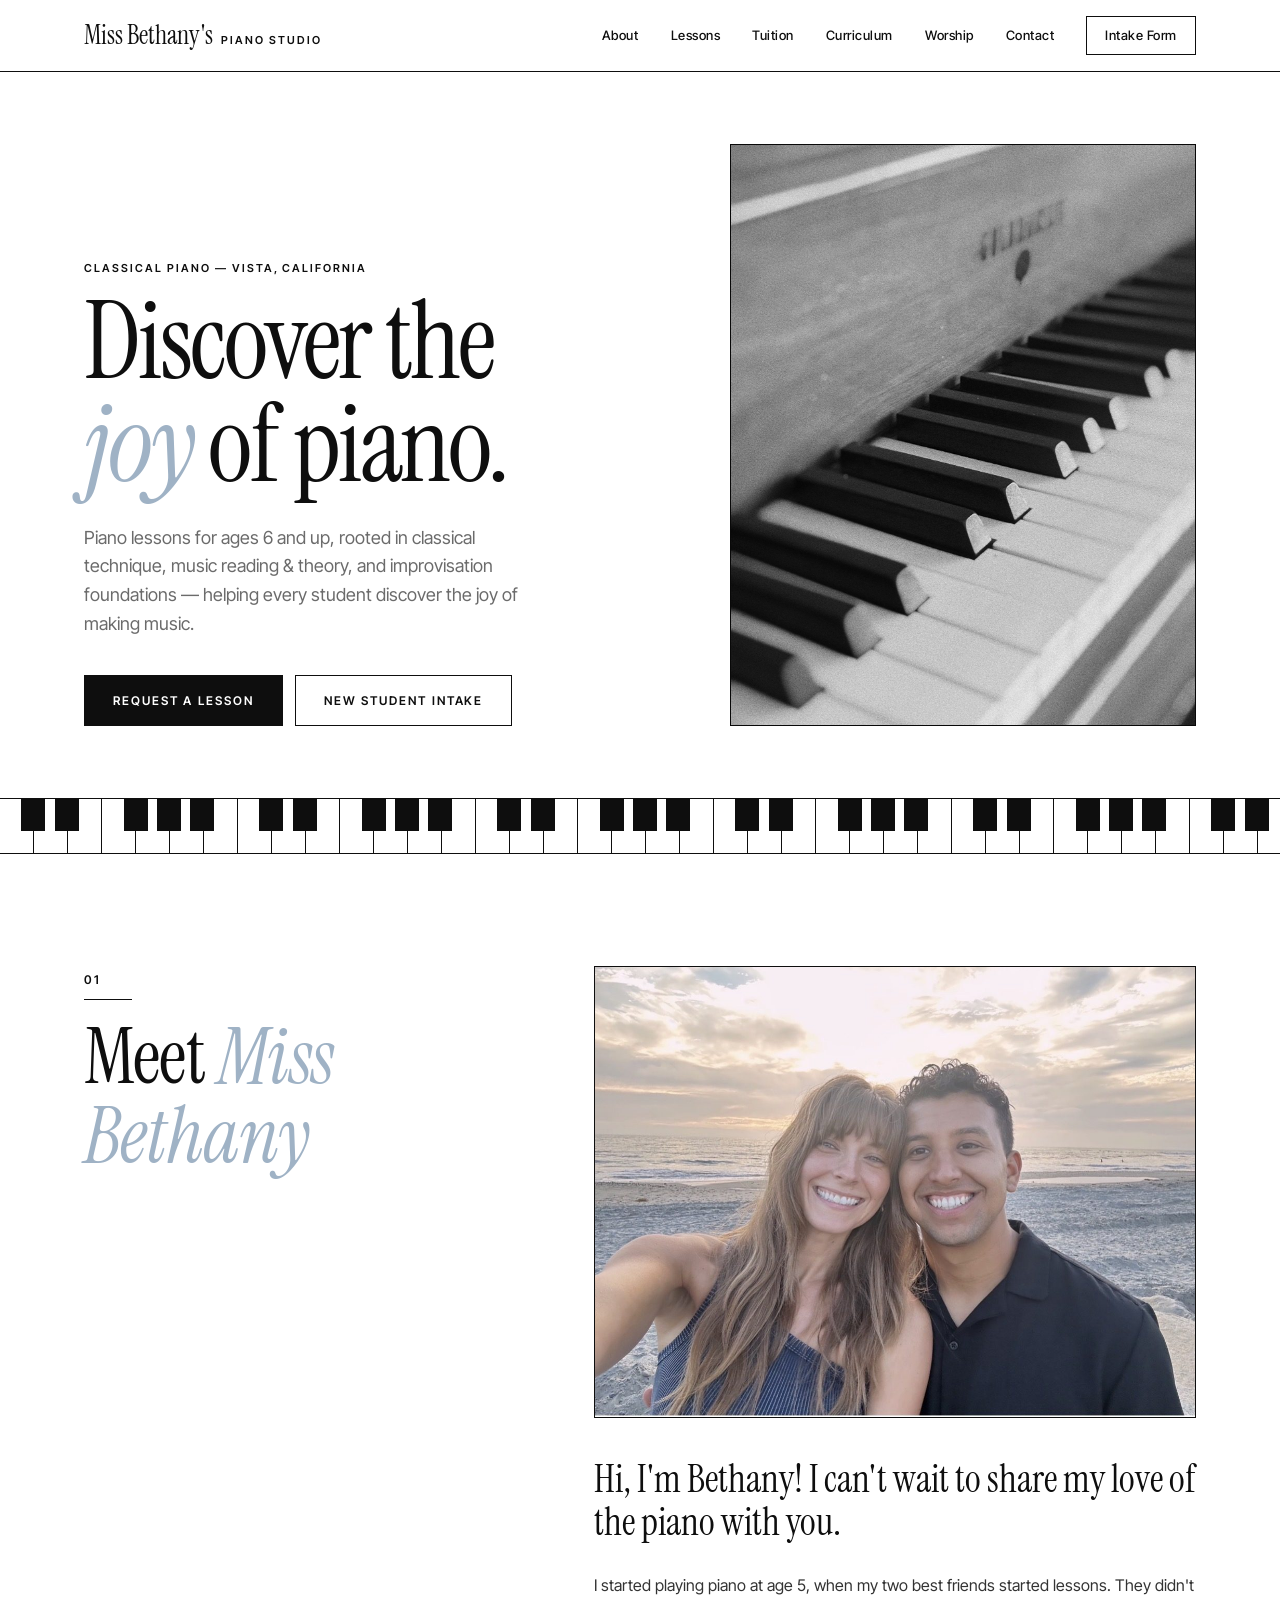
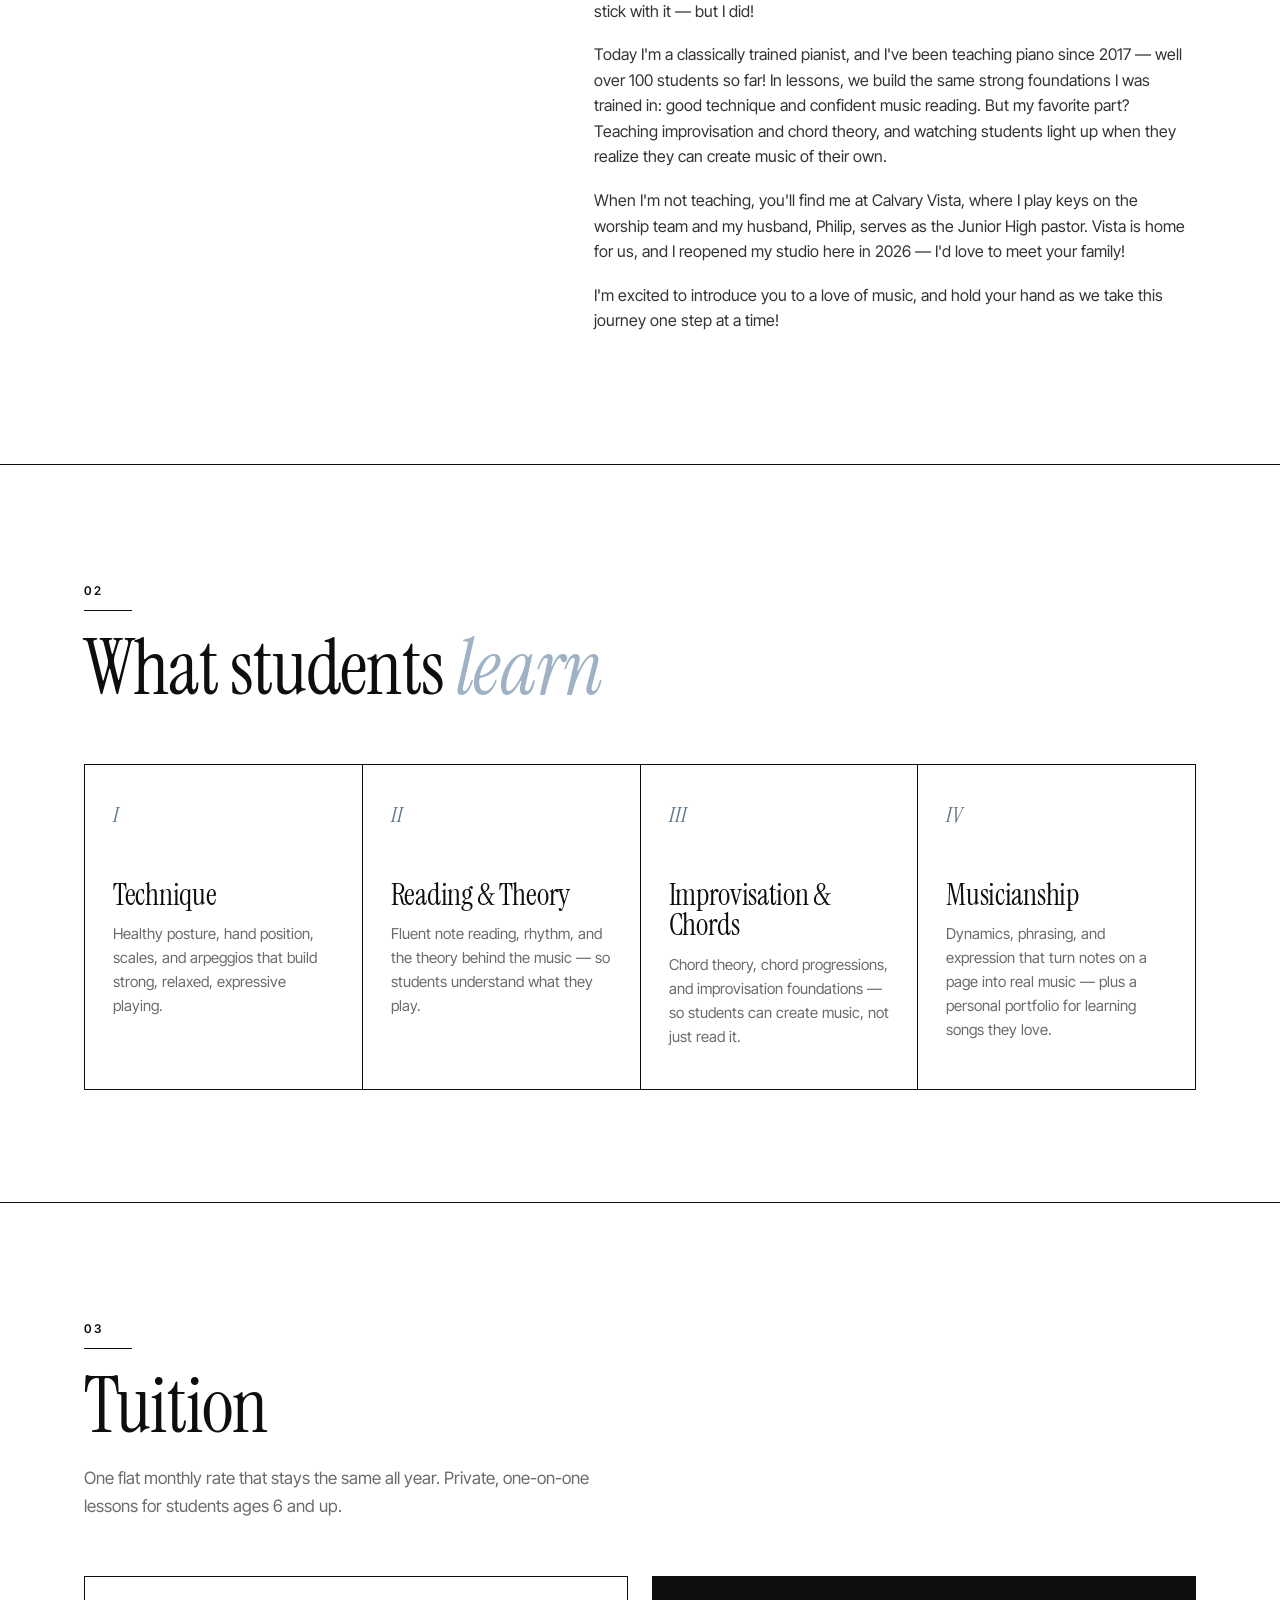
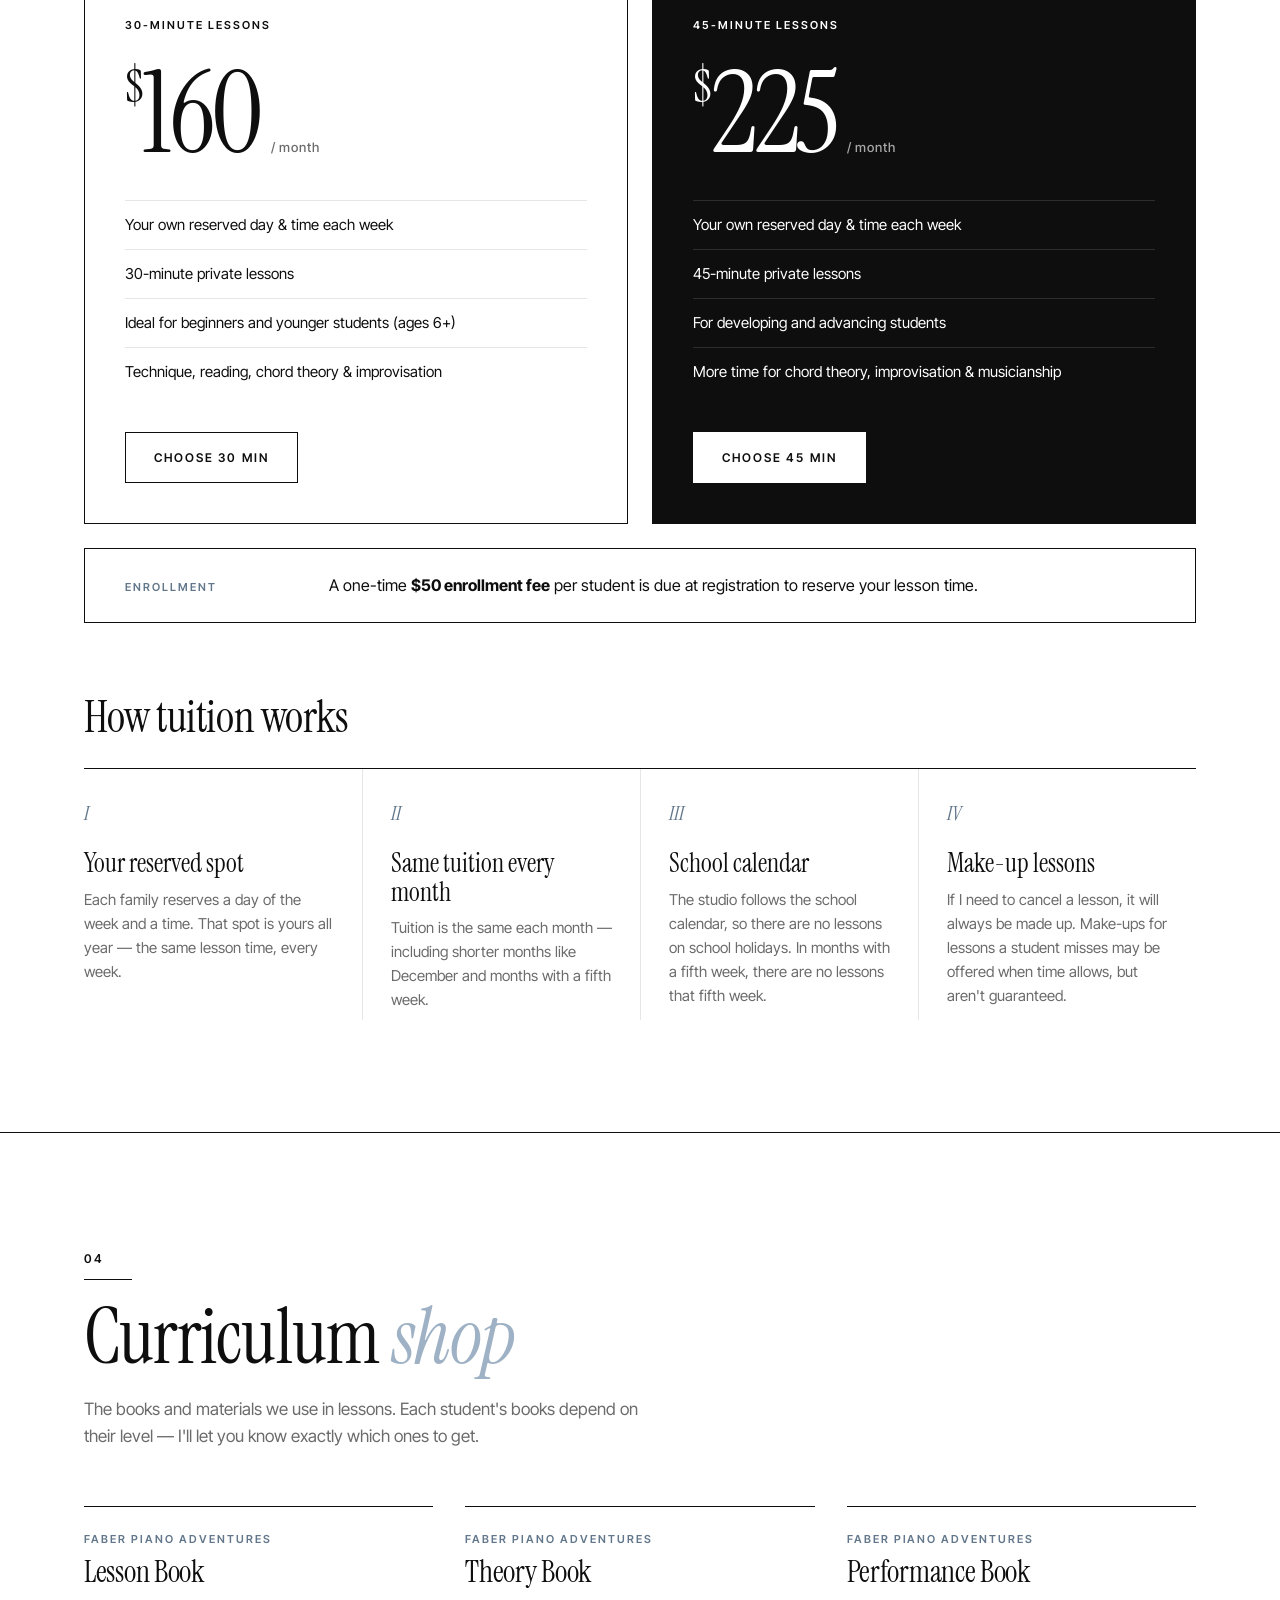
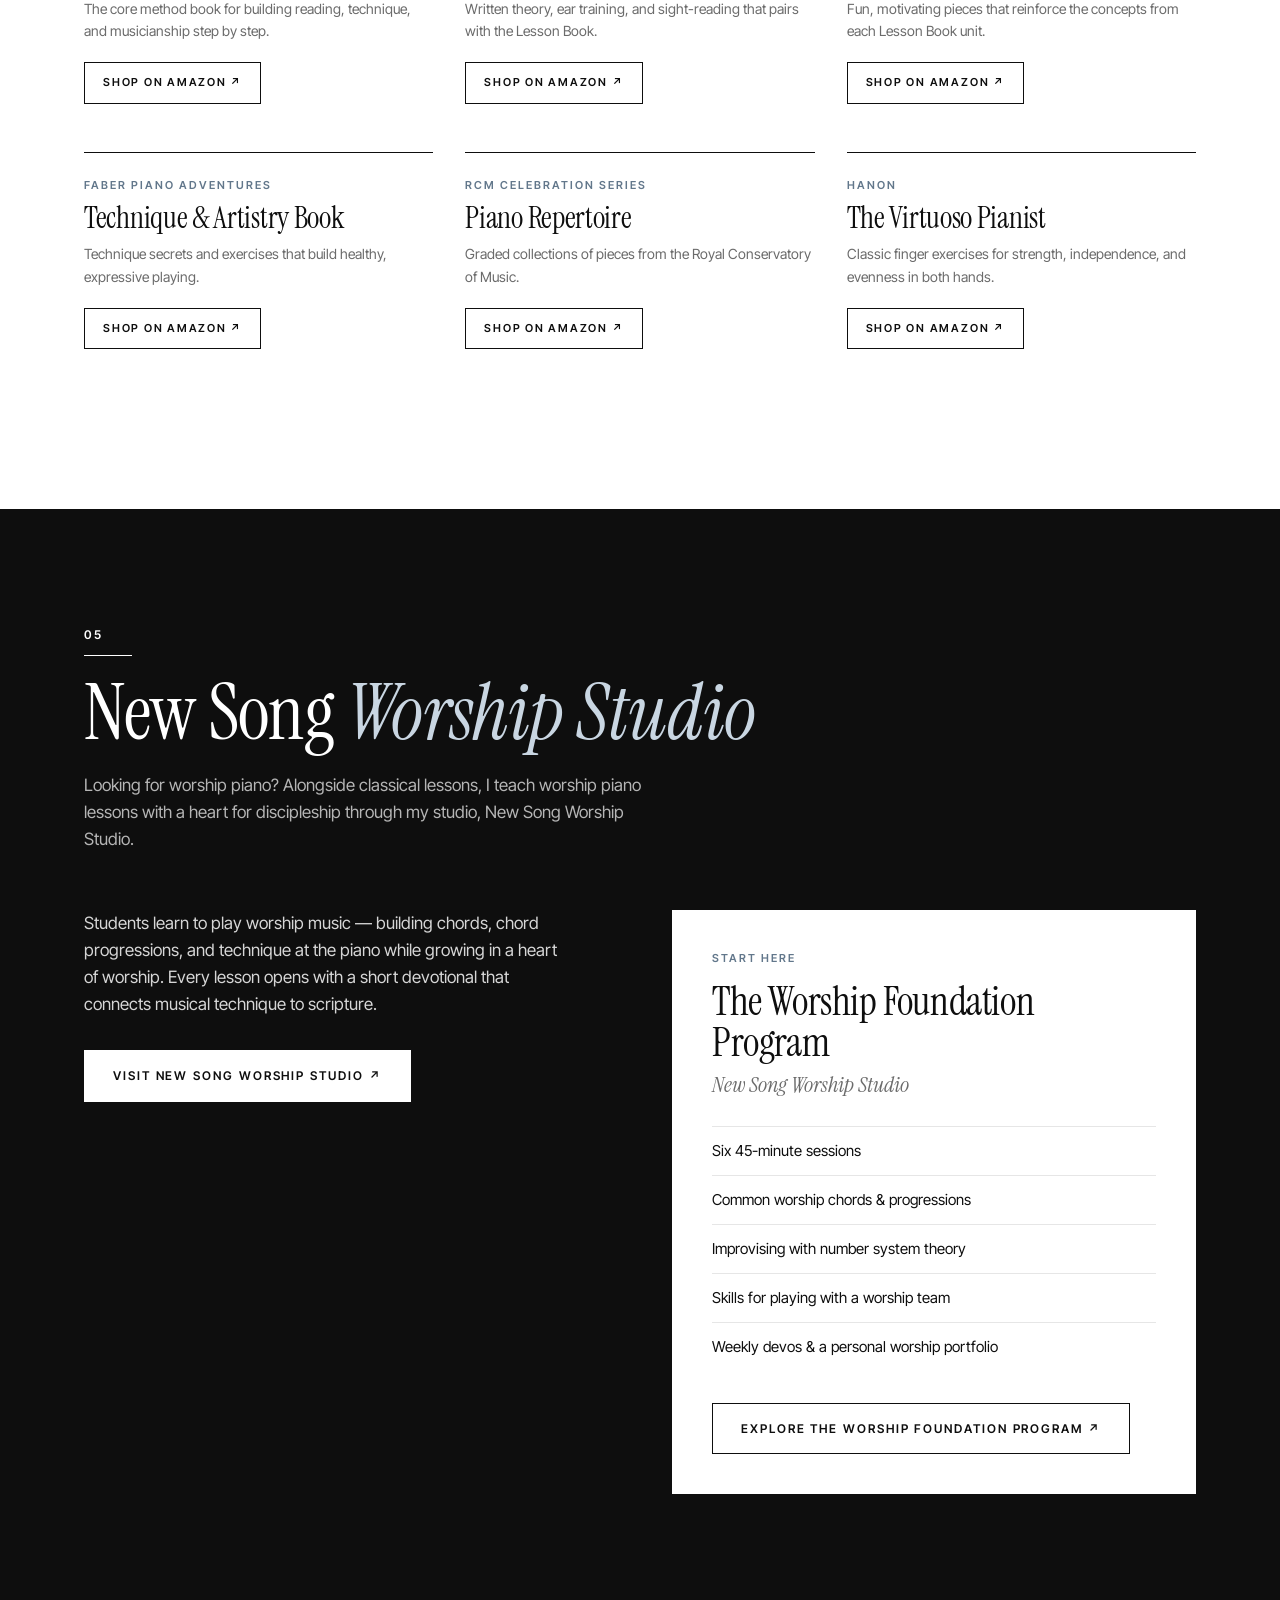
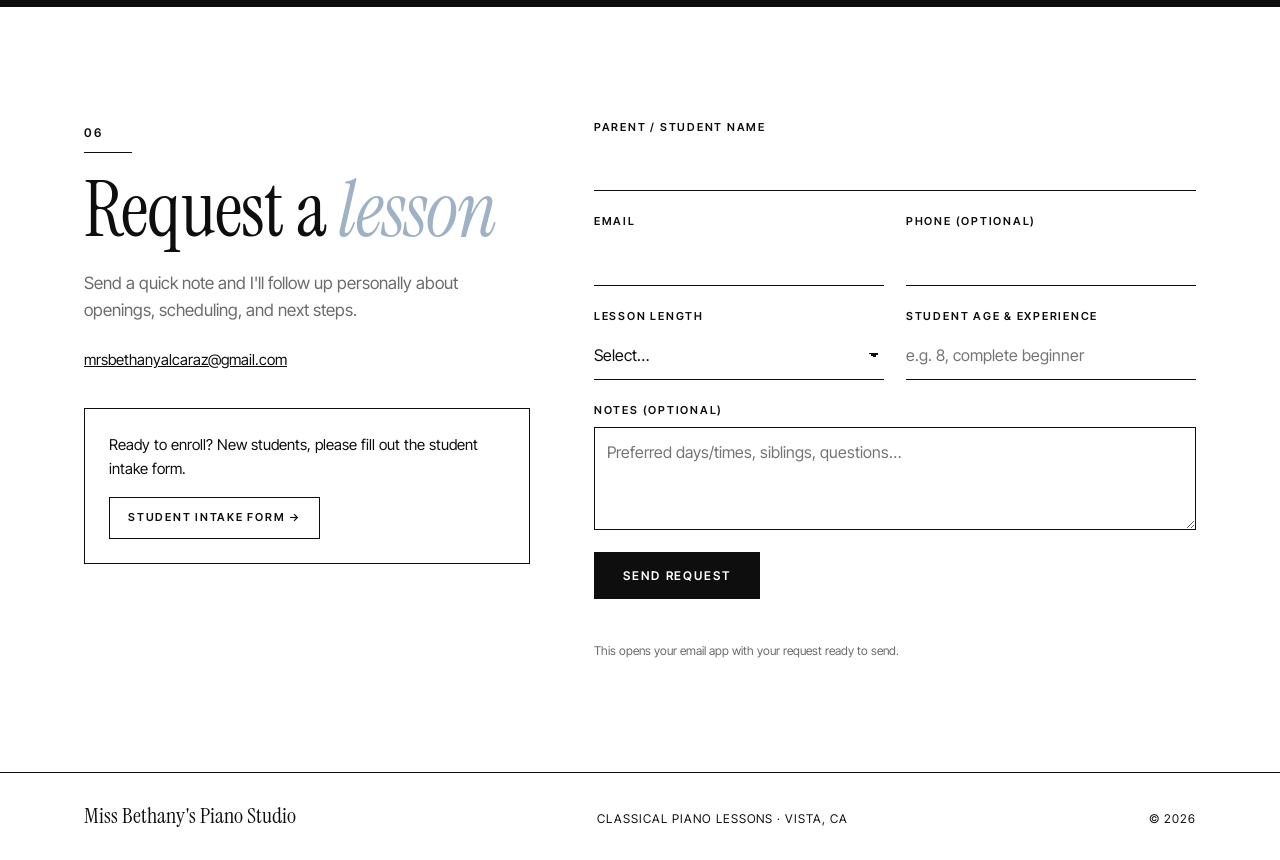
==== miss-bethanys-piano-studio/index.html @ bb50afd4 "Musicianship: mention song portfolio Co-Authored-By: Claude Opus 5.5 <noreply@anthropic.com> Claude-" ====
<!DOCTYPE html>
<html lang="en">
<head>
  <meta charset="UTF-8" />
  <meta name="viewport" content="width=device-width, initial-scale=1.0" />
  <title>Miss Bethany's Piano Studio | Classical Piano Lessons in Vista, CA</title>
  <meta
    name="description"
    content="Private classical piano lessons with Miss Bethany in Vista, California. 30- and 45-minute lessons for students ages 6 and up."
  />
  <link rel="icon" type="image/svg+xml" href="images/favicon.svg" />
  <link rel="preconnect" href="https://fonts.googleapis.com" />
  <link rel="preconnect" href="https://fonts.gstatic.com" crossorigin />
  <link
    href="https://fonts.googleapis.com/css2?family=Instrument+Serif:ital@0;1&family=Inter+Tight:wght@400;500;600;700&display=swap"
    rel="stylesheet"
  />
  <link rel="stylesheet" href="css/style.css" />
</head>
<body id="top">
  <header class="site-header">
    <div class="nav-wrap">
      <a class="brand" href="#top">
        <span class="brand-name">Miss Bethany's</span>
        <span class="brand-sub">Piano Studio</span>
      </a>
      <button class="nav-toggle" id="nav-toggle" type="button" aria-label="Toggle menu" aria-expanded="false" aria-controls="site-nav">
        <span></span><span></span>
      </button>
      <nav class="site-nav" id="site-nav">
        <a href="#about">About</a>
        <a href="#lessons">Lessons</a>
        <a href="#tuition">Tuition</a>
        <a href="#curriculum">Curriculum</a>
        <a href="#worship">Worship</a>
        <a href="#enroll">Contact</a>
        <a class="nav-cta" href="intake.html">Intake Form</a>
      </nav>
    </div>
  </header>

  <main>
    <!-- Hero -->
    <section class="hero">
      <div class="container hero-grid">
        <div class="hero-copy">
          <p class="label">Classical Piano &mdash; Vista, California</p>
          <h1>
            Discover the<br />
            <em>joy</em> of piano.
          </h1>
          <p class="lead">
            Piano lessons for ages 6 and up, rooted in classical technique, music reading &amp;
            theory, and improvisation foundations &mdash; helping every
            student discover the joy of making music.
          </p>
          <div class="btn-row">
            <a class="btn btn-solid" href="#enroll">Request a Lesson</a>
            <a class="btn btn-line" href="intake.html">New Student Intake</a>
          </div>
        </div>
        <figure class="hero-photo">
          <img src="images/keys.jpg" alt="Close-up of piano keys" />
        </figure>
      </div>
      <div class="keys-bar" aria-hidden="true"></div>
    </section>

    <!-- About -->
    <section id="about" class="section">
      <div class="container split">
        <div class="section-head">
          <p class="index">01</p>
          <h2>Meet <em>Miss Bethany</em></h2>
        </div>
        <div class="about-body">
          <figure class="about-photo">
            <img src="images/about.jpg" alt="Bethany and her husband, Philip" />
          </figure>
          <p class="pull">
            Hi, I'm Bethany! I can't wait to share my love of the piano
            with you.
          </p>
          <p>
            I started playing piano at age 5, when my two best friends
            started lessons. They didn't stick with it &mdash; but I did!
          </p>
          <p>
            Today I'm a classically trained pianist, and I've been teaching piano
            since 2017 &mdash; well over 100 students so far! In lessons, we
            build the same strong foundations I was trained in: good
            technique and confident music reading. But my favorite part?
            Teaching improvisation and chord theory, and watching students
            light up when they realize they can create music of their own.
          </p>
          <p>
            When I'm not teaching, you'll find me at Calvary Vista, where I
            play keys on the worship team and my husband, Philip, serves as
            the Junior High pastor. Vista is home for us, and I reopened my
            studio here in 2026 &mdash; I'd love to meet your family!
          </p>
          <p>
            I'm excited to introduce you to a love of music, and hold your
            hand as we take this journey one step at a time!
          </p>
        </div>
      </div>
    </section>

    <!-- Lessons -->
    <section id="lessons" class="section section-rule">
      <div class="container">
        <div class="section-head">
          <p class="index">02</p>
          <h2>What students <em>learn</em></h2>
        </div>
        <div class="feature-grid">
          <article class="feature">
            <span class="feature-num">I</span>
            <h3>Technique</h3>
            <p>Healthy posture, hand position, scales, and arpeggios that build strong, relaxed, expressive playing.</p>
          </article>
          <article class="feature">
            <span class="feature-num">II</span>
            <h3>Reading &amp; Theory</h3>
            <p>Fluent note reading, rhythm, and the theory behind the music &mdash; so students understand what they play.</p>
          </article>
          <article class="feature">
            <span class="feature-num">III</span>
            <h3>Improvisation &amp; Chords</h3>
            <p>Chord theory, chord progressions, and improvisation foundations &mdash; so students can create music, not just read it.</p>
          </article>
          <article class="feature">
            <span class="feature-num">IV</span>
            <h3>Musicianship</h3>
            <p>Dynamics, phrasing, and expression that turn notes on a page into real music &mdash; plus a personal portfolio for learning songs they love.</p>
          </article>
        </div>
      </div>
    </section>

    <!-- Tuition -->
    <section id="tuition" class="section section-rule">
      <div class="container">
        <div class="section-head">
          <p class="index">03</p>
          <h2>Tuition</h2>
          <p class="section-lead">
            One flat monthly rate that stays the same all year. Private, one-on-one lessons for students ages 6
            and up.
          </p>
        </div>
        <div class="price-grid">
          <article class="price-card">
            <p class="label">30-Minute Lessons</p>
            <div class="price"><span class="currency">$</span>160<span class="per">/ month</span></div>
            <ul>
              <li>Your own reserved day &amp; time each week</li>
              <li>30-minute private lessons</li>
              <li>Ideal for beginners and younger students (ages 6+)</li>
              <li>Technique, reading, chord theory &amp; improvisation</li>
            </ul>
            <a class="btn btn-line" href="#enroll" data-package="30-Minute Lessons ($160/month)">Choose 30 Min</a>
          </article>
          <article class="price-card price-card-dark">
            <p class="label">45-Minute Lessons</p>
            <div class="price"><span class="currency">$</span>225<span class="per">/ month</span></div>
            <ul>
              <li>Your own reserved day &amp; time each week</li>
              <li>45-minute private lessons</li>
              <li>For developing and advancing students</li>
              <li>More time for chord theory, improvisation &amp; musicianship</li>
            </ul>
            <a class="btn btn-invert" href="#enroll" data-package="45-Minute Lessons ($225/month)">Choose 45 Min</a>
          </article>
        </div>
        <div class="fee-row">
          <p class="label">Enrollment</p>
          <p>
            A one-time <strong>$50 enrollment fee</strong> per student is due
            at registration to reserve your lesson time.
          </p>
        </div>

        <h3 class="policy-head">How tuition works</h3>
        <div class="policy-grid">
          <article class="policy">
            <span class="feature-num">I</span>
            <h4>Your reserved spot</h4>
            <p>
              Each family reserves a day of the week and a time. That spot is
              yours all year &mdash; the same lesson time, every week.
            </p>
          </article>
          <article class="policy">
            <span class="feature-num">II</span>
            <h4>Same tuition every month</h4>
            <p>
              Tuition is the same each month &mdash; including shorter
              months like December and months with a fifth week.
            </p>
          </article>
          <article class="policy">
            <span class="feature-num">III</span>
            <h4>School calendar</h4>
            <p>
              The studio follows the school calendar, so there are no lessons
              on school holidays. In months with a fifth week, there are no
              lessons that fifth week.
            </p>
          </article>
          <article class="policy">
            <span class="feature-num">IV</span>
            <h4>Make-up lessons</h4>
            <p>
              If I need to cancel a lesson, it will always be made up. Make-ups
              for lessons a student misses may be offered when time allows,
              but aren't guaranteed.
            </p>
          </article>
        </div>
      </div>
    </section>

    <!-- Curriculum -->
    <section id="curriculum" class="section section-rule">
      <div class="container">
        <div class="section-head">
          <p class="index">04</p>
          <h2>Curriculum <em>shop</em></h2>
          <p class="section-lead">
            The books and materials we use in lessons. Each student's books
            depend on their level &mdash; I'll let you know exactly which ones
            to get.
          </p>
        </div>
        <div class="shop-grid" id="shop-grid">
          <!-- Filled from js/curriculum.js -->
        </div>
      </div>
    </section>

    <!-- Worship -->
    <section id="worship" class="section section-dark">
      <div class="container">
        <div class="section-head">
          <p class="index">05</p>
          <h2>New Song <em>Worship Studio</em></h2>
          <p class="section-lead">
            Looking for worship piano? Alongside classical lessons, I teach
            worship piano lessons with a heart for discipleship through my
            studio, New Song Worship Studio.
          </p>
        </div>
        <div class="worship-grid">
          <div class="worship-copy">
            <p>
              Students learn to play worship music &mdash; building chords,
              chord progressions, and technique at the piano while growing in
              a heart of worship. Every lesson opens with a short devotional
              that connects musical technique to scripture.
            </p>
            <a
              class="btn btn-invert"
              href="https://newsongworshipstudio.com"
              target="_blank"
              rel="noopener noreferrer"
              >Visit New Song Worship Studio &#8599;</a
            >
          </div>
          <article class="worship-card">
            <p class="label">Start Here</p>
            <h3>The Worship Foundation Program</h3>
            <p class="worship-tagline">New Song Worship Studio</p>
            <ul>
              <li>Six 45-minute sessions</li>
              <li>Common worship chords &amp; progressions</li>
              <li>Improvising with number system theory</li>
              <li>Skills for playing with a worship team</li>
              <li>Weekly devos &amp; a personal worship portfolio</li>
            </ul>
            <a
              class="btn btn-line"
              href="https://newsongworshipstudio.com/#launch"
              target="_blank"
              rel="noopener noreferrer"
              >Explore the Worship Foundation Program &#8599;</a
            >
          </article>
        </div>
      </div>
    </section>

    <!-- Enroll -->
    <section id="enroll" class="section section-rule section-enroll">
      <div class="container split">
        <div class="section-head">
          <p class="index">06</p>
          <h2>Request a <em>lesson</em></h2>
          <p class="section-lead">
            Send a quick note and I'll follow up personally about openings,
            scheduling, and next steps.
          </p>
          <p class="contact-line">
            <a href="mailto:mrsbethanyalcaraz@gmail.com">mrsbethanyalcaraz@gmail.com</a>
          </p>
          <div class="intake-cta">
            <p>Ready to enroll? New students, please fill out the student intake form.</p>
            <a class="btn btn-line btn-small" href="intake.html">Student Intake Form &rarr;</a>
          </div>
        </div>
        <form id="enroll-form" class="enroll-form">
          <div class="field">
            <label for="ef-name">Parent / Student Name</label>
            <input type="text" id="ef-name" name="name" required />
          </div>
          <div class="field-row">
            <div class="field">
              <label for="ef-email">Email</label>
              <input type="email" id="ef-email" name="email" required />
            </div>
            <div class="field">
              <label for="ef-phone">Phone (optional)</label>
              <input type="tel" id="ef-phone" name="phone" />
            </div>
          </div>
          <div class="field-row">
            <div class="field">
              <label for="ef-package">Lesson Length</label>
              <select id="ef-package" name="package" required>
                <option value="">Select&hellip;</option>
                <option value="30-Minute Lessons ($160/month)">30 minutes &mdash; $160/month</option>
                <option value="45-Minute Lessons ($225/month)">45 minutes &mdash; $225/month</option>
                <option value="Not sure yet">Not sure yet</option>
              </select>
            </div>
            <div class="field">
              <label for="ef-age">Student Age &amp; Experience</label>
              <input type="text" id="ef-age" name="age" placeholder="e.g. 8, complete beginner" />
            </div>
          </div>
          <div class="field">
            <label for="ef-notes">Notes (optional)</label>
            <textarea id="ef-notes" name="notes" rows="3" placeholder="Preferred days/times, siblings, questions&hellip;"></textarea>
          </div>
          <button type="submit" class="btn btn-solid">Send Request</button>
          <p class="fine-print">
            This opens your email app with your request ready to send.
          </p>
        </form>
      </div>
    </section>
  </main>

  <footer class="site-footer">
    <div class="container footer-inner">
      <span class="brand-name">Miss Bethany's Piano Studio</span>
      <span>Classical Piano Lessons &middot; Vista, CA</span>
      <span>&copy; 2026</span>
    </div>
  </footer>

  <script src="js/curriculum.js"></script>
  <script src="js/main.js"></script>
</body>
</html>
---- miss-bethanys-piano-studio/css/style.css ----
:root {
  --bg: #ffffff;
  --ink: #0e0e0e;
  --muted: #6b6b6b;
  --line: #0e0e0e;
  --hair: #e6e6e6;
  --soft: #f6f5f3;
  --accent: #9fb2c5;
  --accent-ink: #62778b;
  --serif: "Instrument Serif", "Times New Roman", Georgia, serif;
  --sans: "Inter Tight", -apple-system, BlinkMacSystemFont, "Segoe UI", Roboto, Helvetica, Arial, sans-serif;
}

* { box-sizing: border-box; }

html { scroll-behavior: smooth; }

body {
  margin: 0;
  background: var(--bg);
  color: var(--ink);
  font-family: var(--sans);
  font-size: 16px;
  line-height: 1.6;
  -webkit-font-smoothing: antialiased;
}

img { display: block; max-width: 100%; }

a { color: inherit; }

.container {
  max-width: 1160px;
  margin: 0 auto;
  padding: 0 24px;
}

h1, h2, h3 {
  font-family: var(--serif);
  font-weight: 400;
  letter-spacing: -0.01em;
  line-height: 1.02;
  margin: 0;
}

h1 em, h2 em { color: var(--accent); }

.label {
  font-family: var(--sans);
  font-size: 11px;
  font-weight: 600;
  letter-spacing: 0.18em;
  text-transform: uppercase;
  margin: 0 0 14px;
}

/* Header */

.site-header {
  position: sticky;
  top: 0;
  z-index: 20;
  background: rgba(255, 255, 255, 0.92);
  backdrop-filter: blur(10px);
  border-bottom: 1px solid var(--line);
}

.nav-wrap {
  max-width: 1160px;
  margin: 0 auto;
  padding: 16px 24px;
  display: flex;
  align-items: center;
  justify-content: space-between;
}

.brand {
  text-decoration: none;
  display: flex;
  align-items: baseline;
  gap: 8px;
}

.brand-name {
  font-family: var(--serif);
  font-size: 26px;
  line-height: 1;
}

.brand-sub {
  font-size: 11px;
  font-weight: 600;
  letter-spacing: 0.18em;
  text-transform: uppercase;
}

.site-nav {
  display: flex;
  align-items: center;
  gap: 32px;
}

.site-nav a {
  font-size: 13px;
  font-weight: 500;
  letter-spacing: 0.04em;
  text-decoration: none;
  position: relative;
}

.site-nav a:not(.nav-cta)::after {
  content: "";
  position: absolute;
  left: 0;
  right: 100%;
  bottom: -4px;
  height: 1px;
  background: var(--ink);
  transition: right 0.25s ease;
}

.site-nav a:not(.nav-cta):hover::after { right: 0; }

.nav-cta {
  border: 1px solid var(--ink);
  padding: 8px 18px;
  transition: background 0.2s, color 0.2s;
}

.nav-cta:hover { background: var(--ink); color: #fff; }

.nav-toggle {
  display: none;
  background: none;
  border: 0;
  width: 32px;
  height: 32px;
  padding: 0;
  cursor: pointer;
  position: relative;
}

.nav-toggle span {
  position: absolute;
  left: 4px;
  right: 4px;
  height: 1.5px;
  background: var(--ink);
  transition: transform 0.25s ease, top 0.25s ease;
}

.nav-toggle span:first-child { top: 12px; }
.nav-toggle span:last-child { top: 19px; }
.nav-toggle.is-active span:first-child { top: 15.5px; transform: rotate(45deg); }
.nav-toggle.is-active span:last-child { top: 15.5px; transform: rotate(-45deg); }

/* Buttons */

.btn {
  display: inline-flex;
  align-items: center;
  justify-content: center;
  padding: 15px 28px;
  border: 1px solid var(--ink);
  border-radius: 0;
  font-family: var(--sans);
  font-size: 12px;
  font-weight: 600;
  letter-spacing: 0.16em;
  text-transform: uppercase;
  text-decoration: none;
  cursor: pointer;
  transition: background 0.2s, color 0.2s, border-color 0.2s;
}

.btn-solid { background: var(--ink); color: #fff; }
.btn-solid:hover { background: var(--accent-ink); border-color: var(--accent-ink); }
.btn-line { background: transparent; color: var(--ink); }
.btn-line:hover { background: var(--ink); color: #fff; }
.btn-invert { background: #fff; color: var(--ink); border-color: #fff; }
.btn-invert:hover { background: transparent; color: #fff; }
.btn-small { padding: 11px 18px; font-size: 11px; }

.btn-row {
  display: flex;
  flex-wrap: wrap;
  gap: 12px;
  margin-top: 36px;
}

/* Hero */

.hero { padding-top: 72px; }

.hero-grid {
  display: grid;
  grid-template-columns: 1.25fr 1fr;
  gap: 64px;
  align-items: end;
  padding-bottom: 72px;
}

.hero h1 {
  font-size: clamp(56px, 8.4vw, 116px);
  line-height: 0.95;
  letter-spacing: -0.025em;
}

.lead {
  max-width: 470px;
  margin: 28px 0 0;
  font-size: 18px;
  color: var(--muted);
}

.hero-photo { margin: 0; }

.hero-photo img {
  width: 100%;
  aspect-ratio: 4 / 5;
  object-fit: cover;
  filter: grayscale(1) contrast(1.05);
  border: 1px solid var(--ink);
}

.hero-photo figcaption {
  margin-top: 12px;
  font-size: 11px;
  font-weight: 600;
  letter-spacing: 0.18em;
  text-transform: uppercase;
}

/* Piano key stripe */
.keys-bar {
  height: 56px;
  border-top: 1px solid var(--ink);
  border-bottom: 1px solid var(--ink);
  background-color: #fff;
  background-image:
    linear-gradient(90deg, transparent 0 calc(100% - 1px), var(--ink) calc(100% - 1px)),
    linear-gradient(90deg,
      transparent 0 9%, var(--ink) 9% 19%, transparent 19% 23%, var(--ink) 23% 33%,
      transparent 33% 52%, var(--ink) 52% 62%, transparent 62% 66%, var(--ink) 66% 76%,
      transparent 76% 80%, var(--ink) 80% 90%, transparent 90%);
  background-size: 34px 100%, 238px 60%;
  background-repeat: repeat-x;
  background-position: 0 0, 0 0;
}

/* Sections */

.section { padding: 112px 0; }

.section-rule { border-top: 1px solid var(--line); }

.section-head { margin-bottom: 56px; }

.section-head h2 {
  font-size: clamp(44px, 6vw, 80px);
}

.index {
  font-size: 12px;
  font-weight: 600;
  letter-spacing: 0.18em;
  margin: 0 0 18px;
  padding-bottom: 10px;
  border-bottom: 1px solid var(--ink);
  display: inline-block;
  min-width: 48px;
}

.section-lead {
  max-width: 560px;
  margin: 20px 0 0;
  color: var(--muted);
  font-size: 17px;
}

.split {
  display: grid;
  grid-template-columns: 1fr 1.35fr;
  gap: 64px;
  align-items: start;
}

.split .section-head { position: sticky; top: 120px; }

/* About */

.about-photo { margin: 0 0 40px; }

.about-photo img {
  width: 100%;
  aspect-ratio: 4 / 3;
  object-fit: cover;
  border: 1px solid var(--ink);
}

.pull {
  font-family: var(--serif);
  font-size: clamp(28px, 3.2vw, 38px);
  line-height: 1.15;
  margin: 0 0 28px;
}

.about-body p:not(.pull) {
  color: #333;
  margin: 0 0 18px;
  max-width: 600px;
}

/* Lessons */

.feature-grid {
  display: grid;
  grid-template-columns: repeat(4, 1fr);
  border-top: 1px solid var(--ink);
  border-left: 1px solid var(--ink);
}

.feature {
  padding: 32px 28px 40px;
  border-right: 1px solid var(--ink);
  border-bottom: 1px solid var(--ink);
  transition: background 0.25s, color 0.25s;
}

.feature:hover { background: var(--ink); color: #fff; }
.feature:hover p { color: #cfcfcf; }

.feature-num {
  font-family: var(--serif);
  font-style: italic;
  font-size: 22px;
  color: var(--accent-ink);
}

.feature:hover .feature-num { color: #fff; }

.feature h3 {
  font-size: 30px;
  margin: 48px 0 12px;
}

.feature p {
  margin: 0;
  font-size: 15px;
  color: var(--muted);
  transition: color 0.25s;
}

/* Tuition */

.price-grid {
  display: grid;
  grid-template-columns: 1fr 1fr;
  gap: 24px;
}

.price-card {
  border: 1px solid var(--ink);
  padding: 40px;
  display: flex;
  flex-direction: column;
}

.price-card-dark { background: var(--ink); color: #fff; }

.price {
  font-family: var(--serif);
  font-size: clamp(80px, 9vw, 120px);
  line-height: 1;
  letter-spacing: -0.03em;
  display: flex;
  align-items: flex-start;
  margin: 8px 0 28px;
}

.price .currency { font-size: 0.4em; margin: 0.15em 0.06em 0 0; }

.price .per {
  font-family: var(--sans);
  font-size: 13px;
  font-weight: 500;
  letter-spacing: 0.06em;
  align-self: flex-end;
  margin: 0 0 18px 10px;
  color: var(--muted);
}

.price-card-dark .per { color: #a8a8a8; }

.price-card ul {
  list-style: none;
  padding: 0;
  margin: 0 0 36px;
  flex: 1;
}

.price-card li {
  padding: 12px 0;
  border-top: 1px solid var(--hair);
  font-size: 15px;
}

.price-card-dark li { border-top-color: #2e2e2e; }

.price-card .btn { align-self: flex-start; }

.fee-row {
  margin-top: 24px;
  border: 1px solid var(--ink);
  padding: 24px 40px;
  display: grid;
  grid-template-columns: 180px 1fr;
  gap: 24px;
  align-items: baseline;
}

.fee-row .label { margin: 0; color: var(--accent-ink); }
.fee-row p:last-child { margin: 0; }

.policy-head {
  font-size: clamp(32px, 4vw, 44px);
  margin: 72px 0 28px;
}

.policy-grid {
  display: grid;
  grid-template-columns: repeat(4, 1fr);
  border-top: 1px solid var(--ink);
}

.policy {
  padding: 28px 28px 8px 0;
}

.policy + .policy {
  padding-left: 28px;
  border-left: 1px solid var(--hair);
}

.policy .feature-num { font-size: 20px; }

.policy h4 {
  font-family: var(--serif);
  font-weight: 400;
  font-size: 26px;
  line-height: 1.1;
  margin: 20px 0 10px;
}

.policy p {
  margin: 0;
  font-size: 15px;
  color: var(--muted);
}

/* Curriculum shop */

.shop-grid {
  display: grid;
  grid-template-columns: repeat(3, 1fr);
  gap: 0 32px;
}

.shop-card {
  display: flex;
  flex-direction: column;
  align-items: flex-start;
  border-top: 1px solid var(--ink);
  padding: 24px 0 48px;
}

.shop-card .label { margin-bottom: 8px; color: var(--accent-ink); }

.shop-card h3 { font-size: 30px; margin-bottom: 10px; }

.shop-desc {
  font-size: 14px;
  color: var(--muted);
  margin: 0 0 20px;
  flex: 1;
}

.soon {
  font-size: 11px;
  font-weight: 600;
  letter-spacing: 0.16em;
  text-transform: uppercase;
  color: var(--muted);
  border-top: 1px solid var(--hair);
  padding-top: 10px;
  width: 100%;
}

.fine-print {
  margin: 20px 0 0;
  font-size: 12px;
  color: var(--muted);
}

/* Worship studio */

.section-dark { background: var(--ink); color: #fff; }
.section-dark .index { border-bottom-color: #fff; }
.section-dark .section-lead { color: #b5b5b5; }
.section-dark h2 em { color: #c9d6e2; }

.worship-grid {
  display: grid;
  grid-template-columns: 1fr 1fr;
  gap: 64px;
  align-items: start;
}

.worship-copy p {
  margin: 0 0 32px;
  font-size: 17px;
  color: #d6d6d6;
  max-width: 480px;
}

.worship-card {
  background: #fff;
  color: var(--ink);
  padding: 40px;
}

.worship-card .label { color: var(--accent-ink); }
.worship-card h3 { font-size: 40px; }

.worship-tagline {
  font-family: var(--serif);
  font-style: italic;
  font-size: 22px;
  margin: 4px 0 24px;
  color: var(--muted);
}

.worship-card ul { list-style: none; padding: 0; margin: 0 0 32px; }

.worship-card li {
  padding: 12px 0;
  border-top: 1px solid var(--hair);
  font-size: 15px;
}

/* Forms */

.contact-line { margin-top: 24px; font-size: 15px; }

.enroll-form,
.intake-form {
  display: flex;
  flex-direction: column;
  gap: 22px;
}

.field { display: flex; flex-direction: column; gap: 8px; }

.field-row {
  display: grid;
  grid-template-columns: 1fr 1fr;
  gap: 22px;
}

.field label,
.field legend {
  font-size: 11px;
  font-weight: 600;
  letter-spacing: 0.16em;
  text-transform: uppercase;
}

.field input,
.field select,
.field textarea {
  font: inherit;
  font-size: 16px;
  color: var(--ink);
  background: #fff;
  border: 0;
  border-bottom: 1px solid var(--ink);
  border-radius: 0;
  padding: 10px 0;
  width: 100%;
  appearance: none;
}

.field select {
  background-image: linear-gradient(45deg, transparent 50%, var(--ink) 50%), linear-gradient(135deg, var(--ink) 50%, transparent 50%);
  background-position: calc(100% - 10px) 50%, calc(100% - 5px) 50%;
  background-size: 5px 5px;
  background-repeat: no-repeat;
}

.field textarea { resize: vertical; border: 1px solid var(--ink); padding: 12px; }

.field input:focus,
.field select:focus,
.field textarea:focus {
  outline: none;
  border-color: var(--accent-ink);
  box-shadow: 0 1px 0 var(--accent-ink);
}

.enroll-form .btn,
.intake-form .btn { align-self: flex-start; }

fieldset.field {
  border: 0;
  margin: 0;
  padding: 0;
}

.choices {
  display: flex;
  flex-wrap: wrap;
  gap: 8px;
  margin-top: 4px;
}

.choices label {
  position: relative;
  font-size: 14px;
  font-weight: 500;
  letter-spacing: 0;
  text-transform: none;
  cursor: pointer;
}

.choices input {
  position: absolute;
  opacity: 0;
  width: 1px;
  height: 1px;
}

.choices span {
  display: inline-block;
  border: 1px solid var(--ink);
  padding: 8px 14px;
  transition: background 0.2s, color 0.2s;
}

.choices input:checked + span { background: var(--ink); color: #fff; }
.choices input:focus-visible + span { outline: 2px solid var(--accent-ink); outline-offset: 2px; }

.form-block {
  border-top: 1px solid var(--ink);
  padding-top: 28px;
  display: flex;
  flex-direction: column;
  gap: 22px;
}

.form-block h3 { font-size: 34px; }

.intake-cta {
  margin-top: 36px;
  padding: 24px;
  border: 1px solid var(--ink);
}

.intake-cta p { margin: 0 0 16px; font-size: 15px; }

/* Intake page */

.page-hero { padding: 88px 0 56px; border-bottom: 1px solid var(--ink); }

.page-hero h1 { font-size: clamp(52px, 8vw, 104px); line-height: 0.95; }

.intake-wrap { max-width: 760px; padding-top: 64px; padding-bottom: 112px; }

/* Footer */

.site-footer {
  border-top: 1px solid var(--ink);
  padding: 32px 0;
  font-size: 12px;
  letter-spacing: 0.08em;
  text-transform: uppercase;
}

.footer-inner {
  display: flex;
  flex-wrap: wrap;
  gap: 12px 32px;
  justify-content: space-between;
  align-items: baseline;
}

.footer-inner .brand-name { font-size: 22px; text-transform: none; letter-spacing: 0; }

/* Responsive */

@media (max-width: 960px) {
  .feature-grid { grid-template-columns: repeat(2, 1fr); }
  .policy-grid { grid-template-columns: repeat(2, 1fr); }
  .policy:nth-child(3) { padding-left: 0; border-left: 0; }
  .policy:nth-child(n+3) { border-top: 1px solid var(--hair); }
  .shop-grid { grid-template-columns: repeat(2, 1fr); }
  .split { grid-template-columns: 1fr; gap: 0; }
  .split .section-head { position: static; }
}

@media (max-width: 760px) {
  .nav-toggle { display: block; }

  .site-nav {
    position: absolute;
    top: 100%;
    left: 0;
    right: 0;
    flex-direction: column;
    align-items: stretch;
    gap: 0;
    background: #fff;
    border-bottom: 1px solid var(--ink);
    display: none;
  }

  .site-nav.is-open { display: flex; }

  .site-nav a { padding: 16px 24px; border-top: 1px solid var(--hair); font-size: 15px; }
  .site-nav a::after { display: none; }
  .nav-cta { border: 0; border-top: 1px solid var(--hair); }

  .brand-name { font-size: 22px; }

  .hero { padding-top: 48px; }
  .hero-grid { grid-template-columns: 1fr; gap: 40px; padding-bottom: 48px; }
  .hero-photo img { aspect-ratio: 4 / 3; }

  .section { padding: 72px 0; }
  .section-head { margin-bottom: 40px; }

  .feature-grid,
  .price-grid,
  .worship-grid,
  .field-row { grid-template-columns: 1fr; }

  .worship-grid { gap: 40px; }
  .policy-grid { grid-template-columns: 1fr; }
  .policy,
  .policy + .policy { padding: 24px 0; border-left: 0; }
  .policy + .policy { border-top: 1px solid var(--hair); }
  .policy-head { margin-top: 56px; }
  .worship-card { padding: 28px; }
  .worship-card .btn { width: 100%; }

  .price-card { padding: 28px; }
  .fee-row { grid-template-columns: 1fr; gap: 8px; padding: 24px 28px; }
  .shop-grid { grid-template-columns: 1fr; }
  .shop-card { padding-bottom: 36px; }
  .shop-card h3 { font-size: 26px; }
}

@media (max-width: 420px) {
  .container, .nav-wrap { padding-left: 16px; padding-right: 16px; }
  .brand-sub { display: none; }
}

@media (prefers-reduced-motion: reduce) {
  html { scroll-behavior: auto; }
  * { transition: none !important; }
}
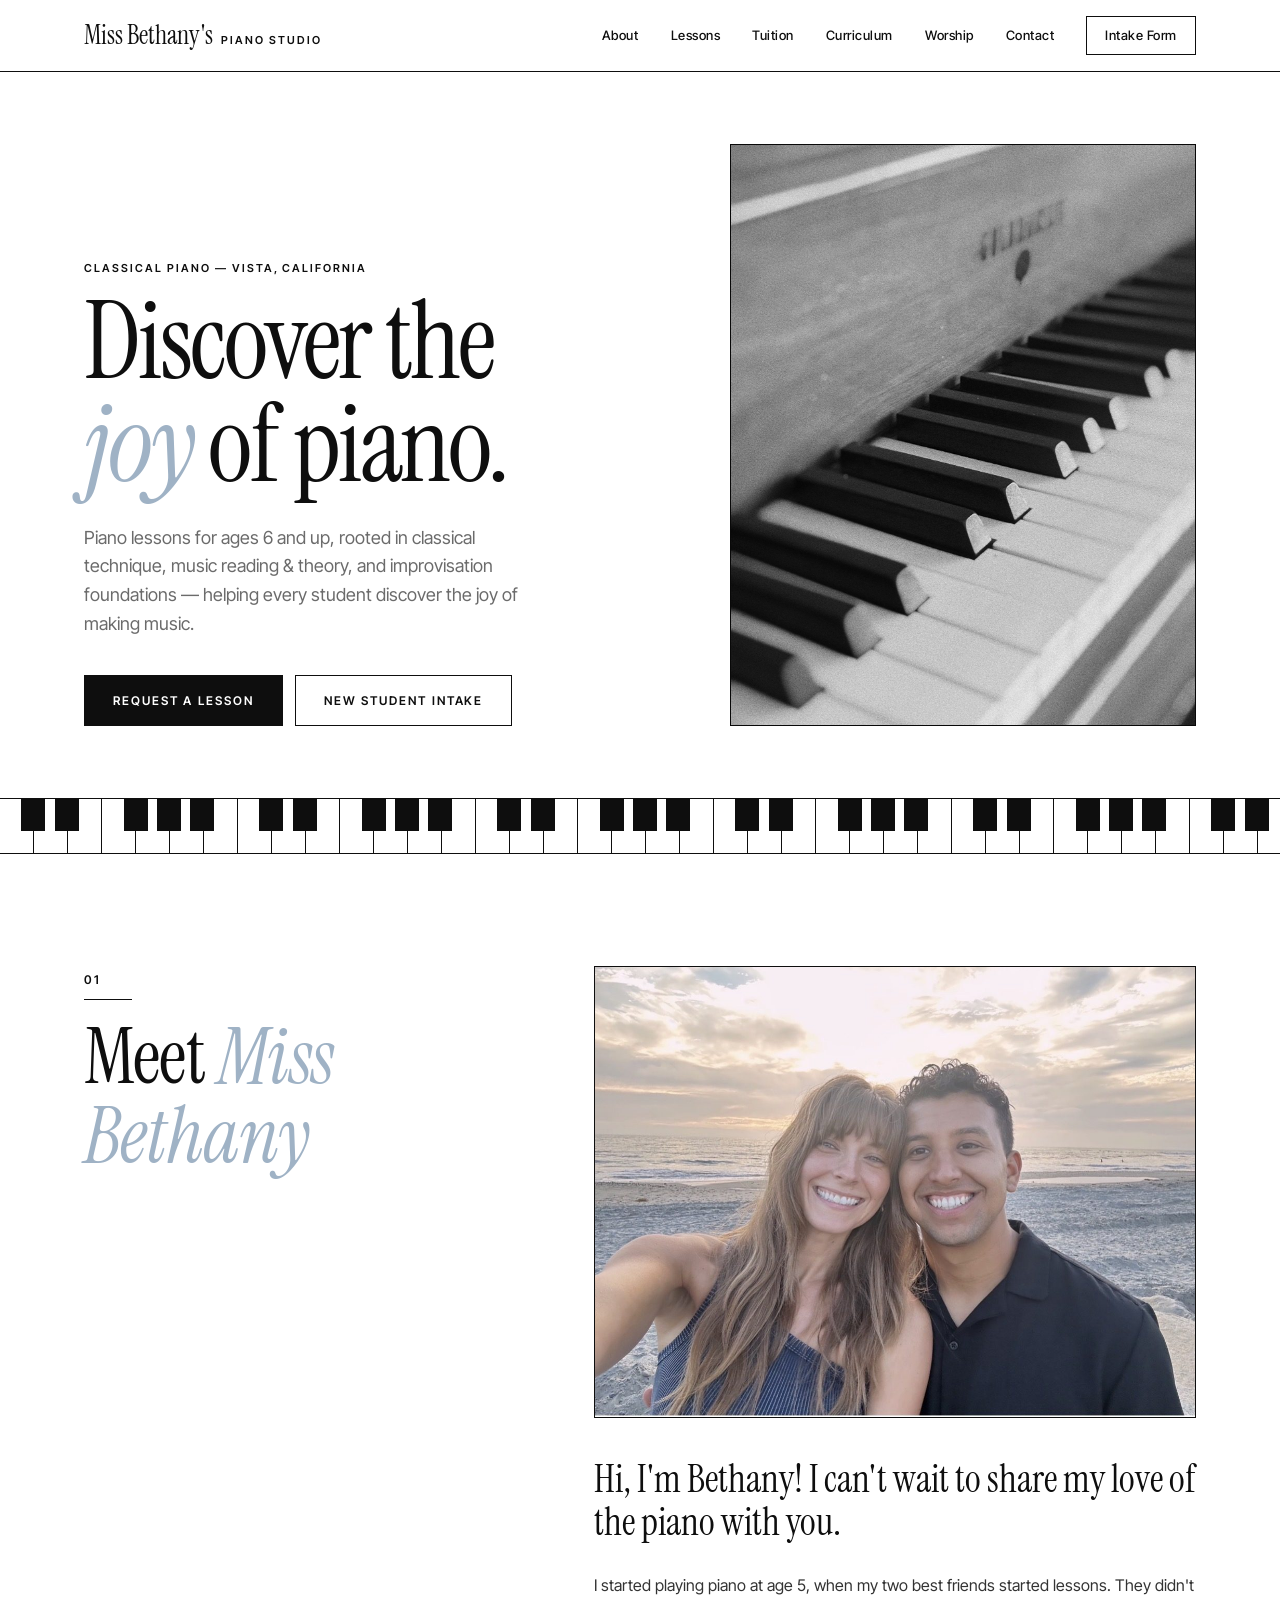
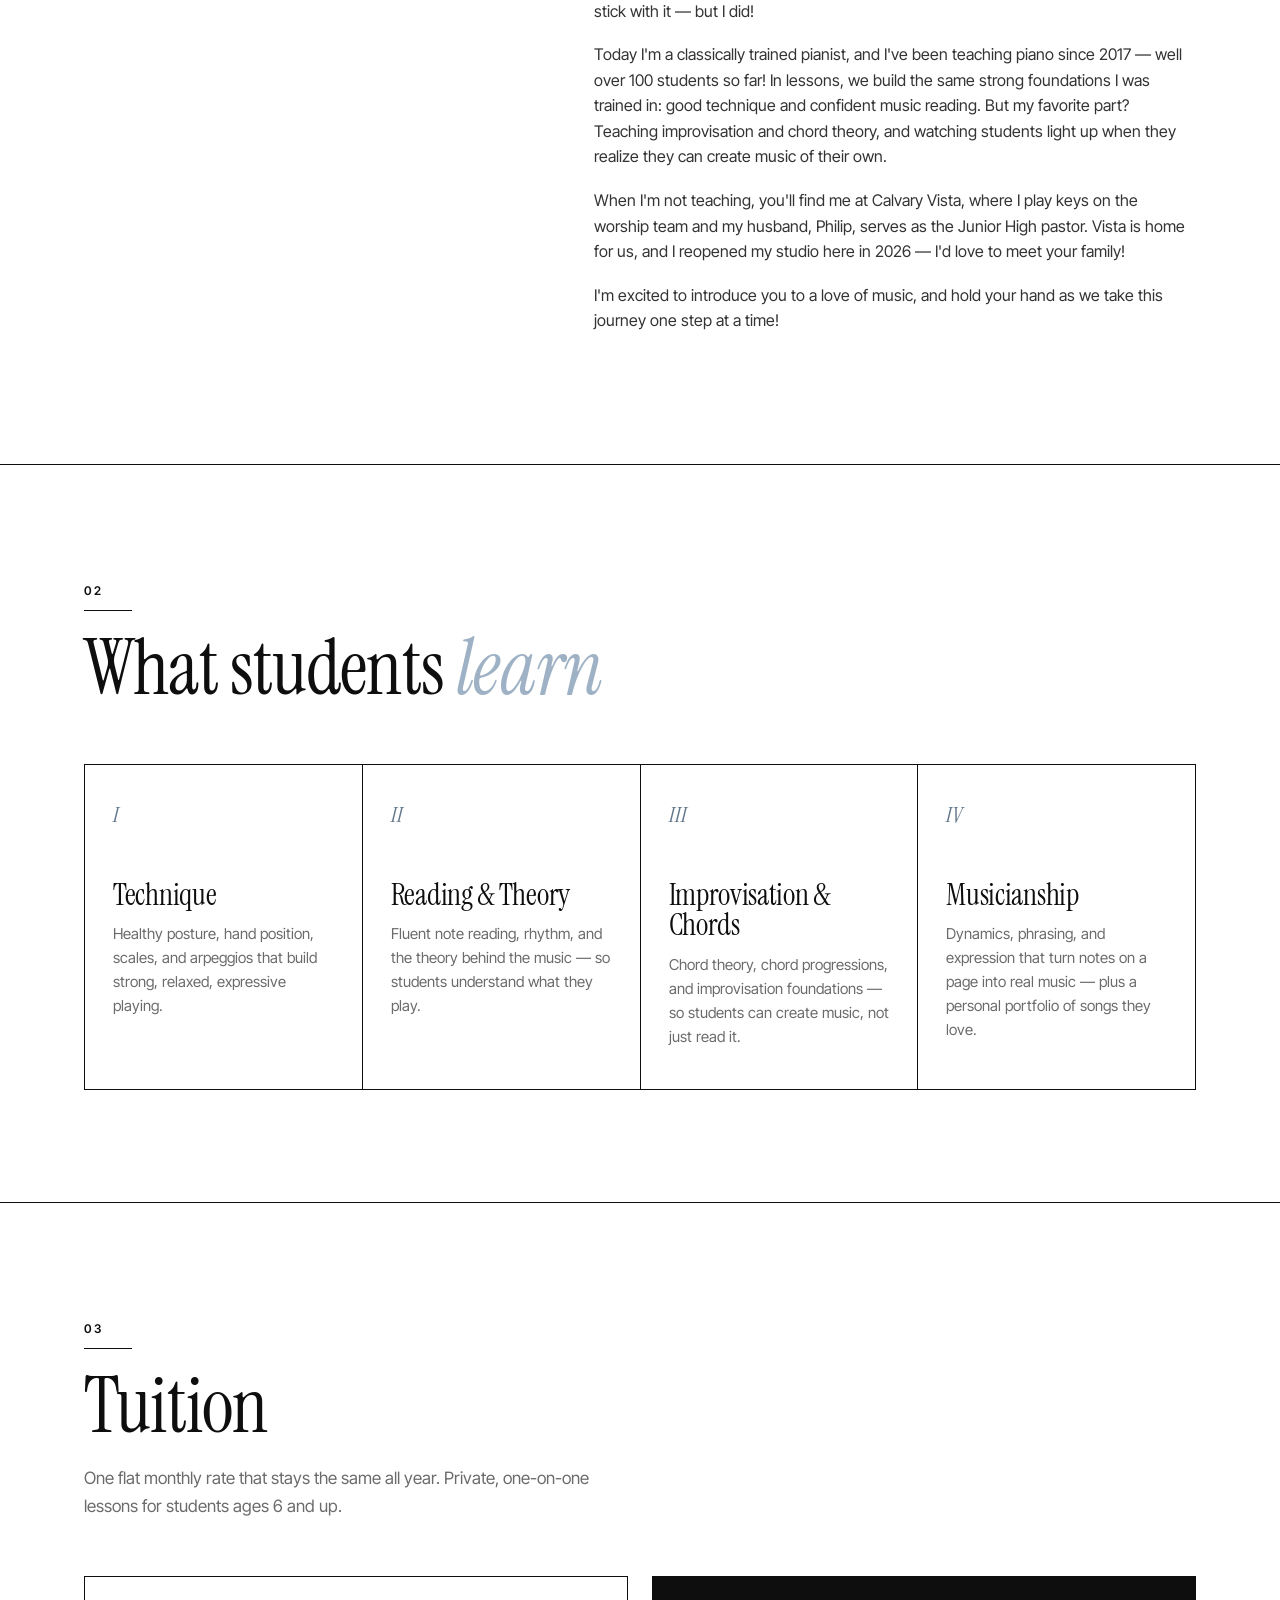
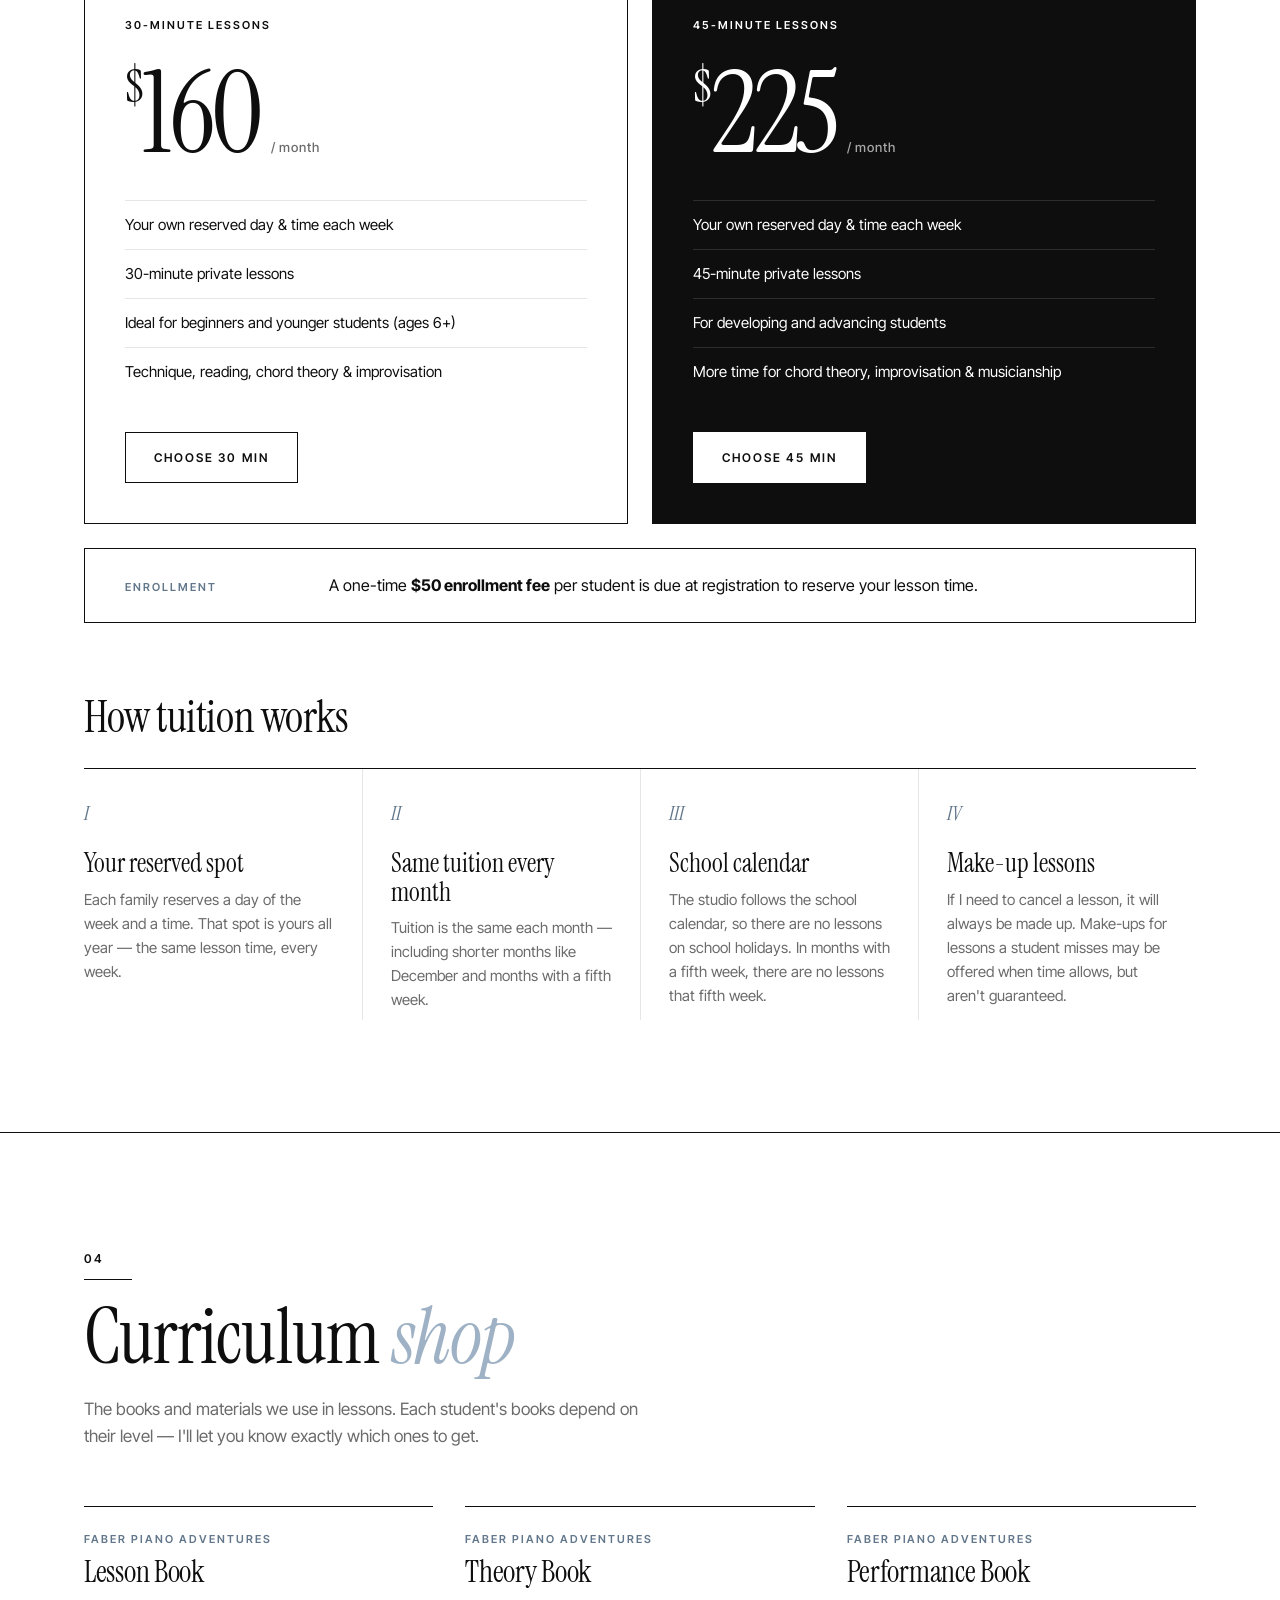
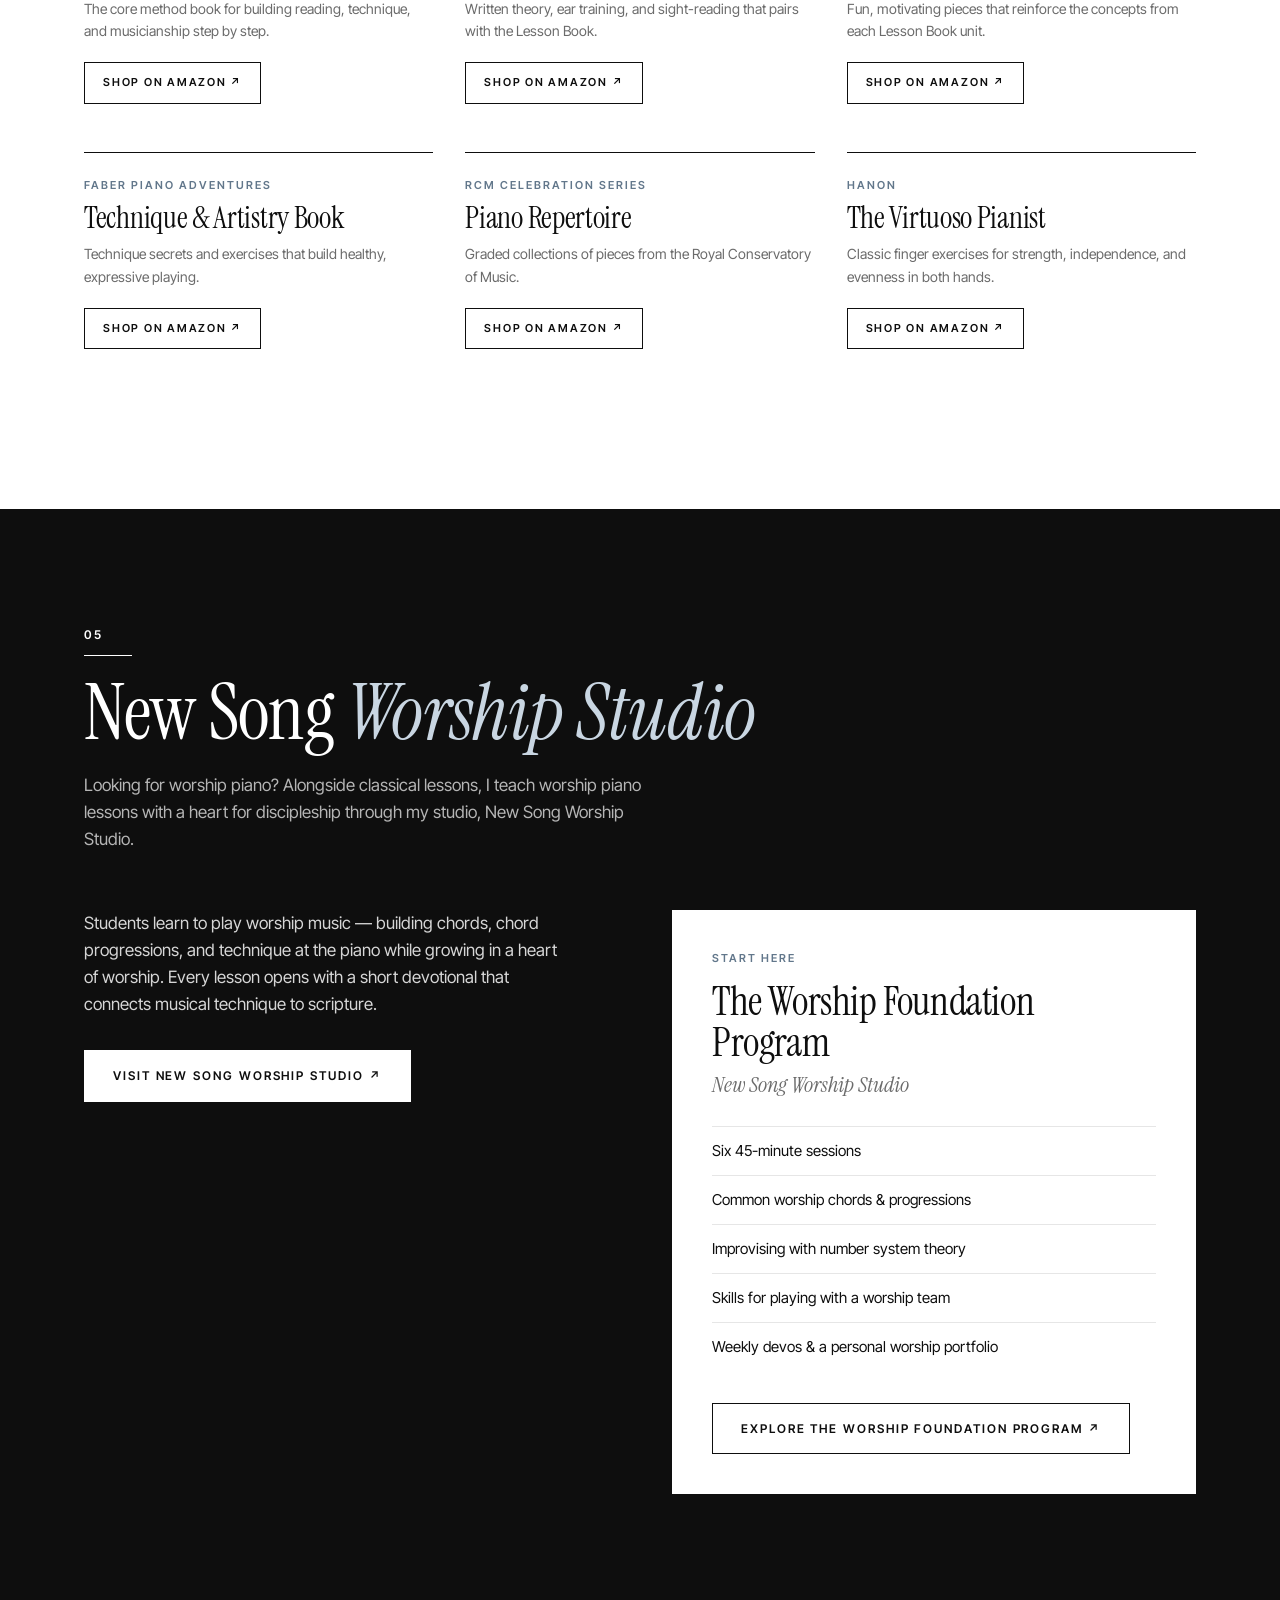
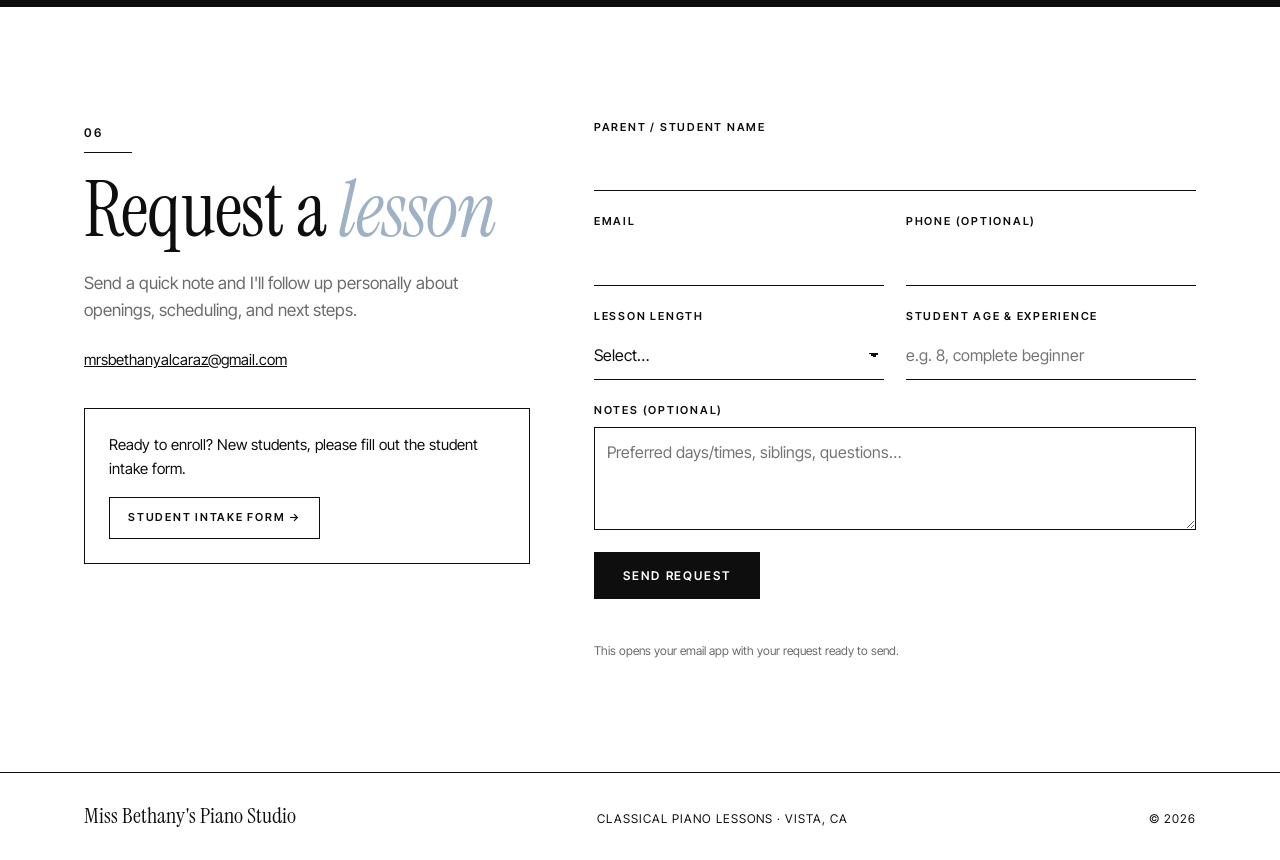
==== commit 781f9a9f: "Musicianship: portfolio of songs they love Co-Authored-By: Claude Opus 5.5 <noreply@anthropic.com> C" ====
--- a/miss-bethanys-piano-studio/index.html
+++ b/miss-bethanys-piano-studio/index.html
@@ -133,7 +133,7 @@
           <article class="feature">
             <span class="feature-num">IV</span>
             <h3>Musicianship</h3>
-            <p>Dynamics, phrasing, and expression that turn notes on a page into real music &mdash; plus a personal portfolio for learning songs they love.</p>
+            <p>Dynamics, phrasing, and expression that turn notes on a page into real music &mdash; plus a personal portfolio of songs they love.</p>
           </article>
         </div>
       </div>
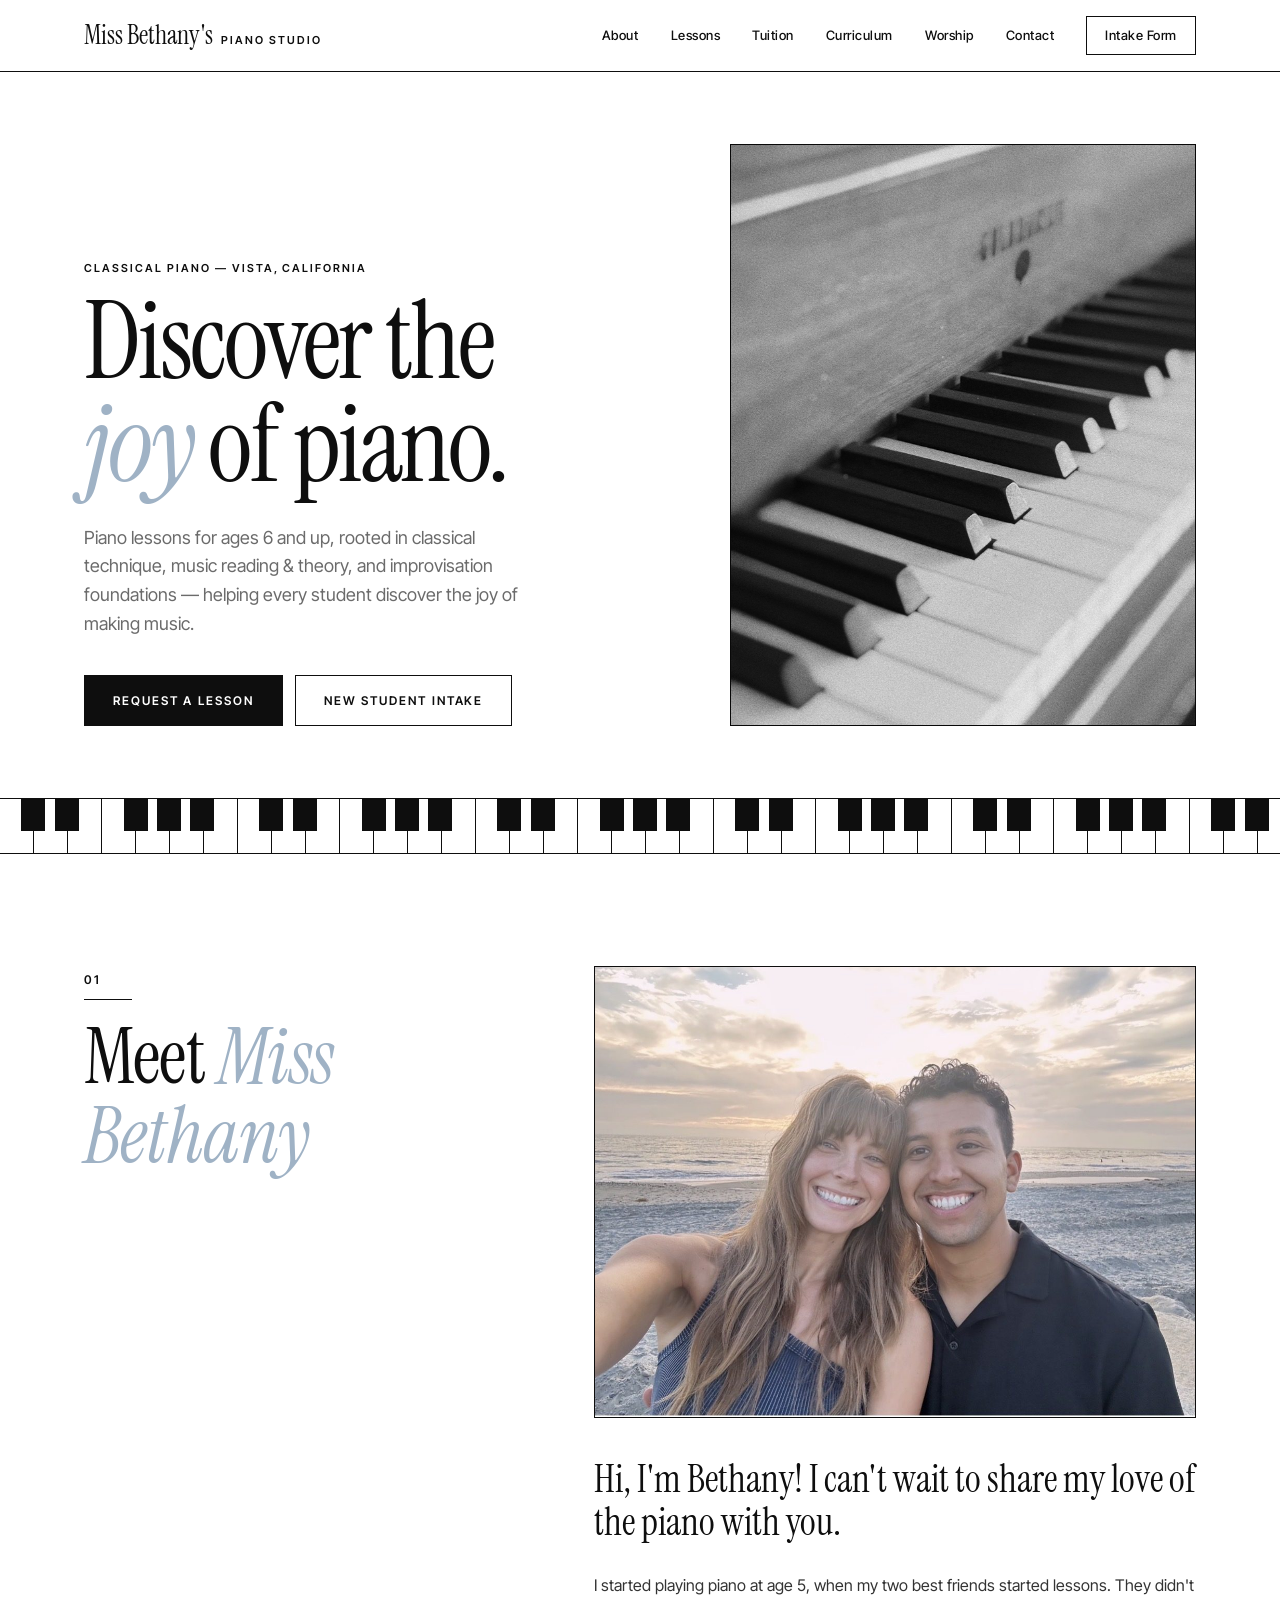
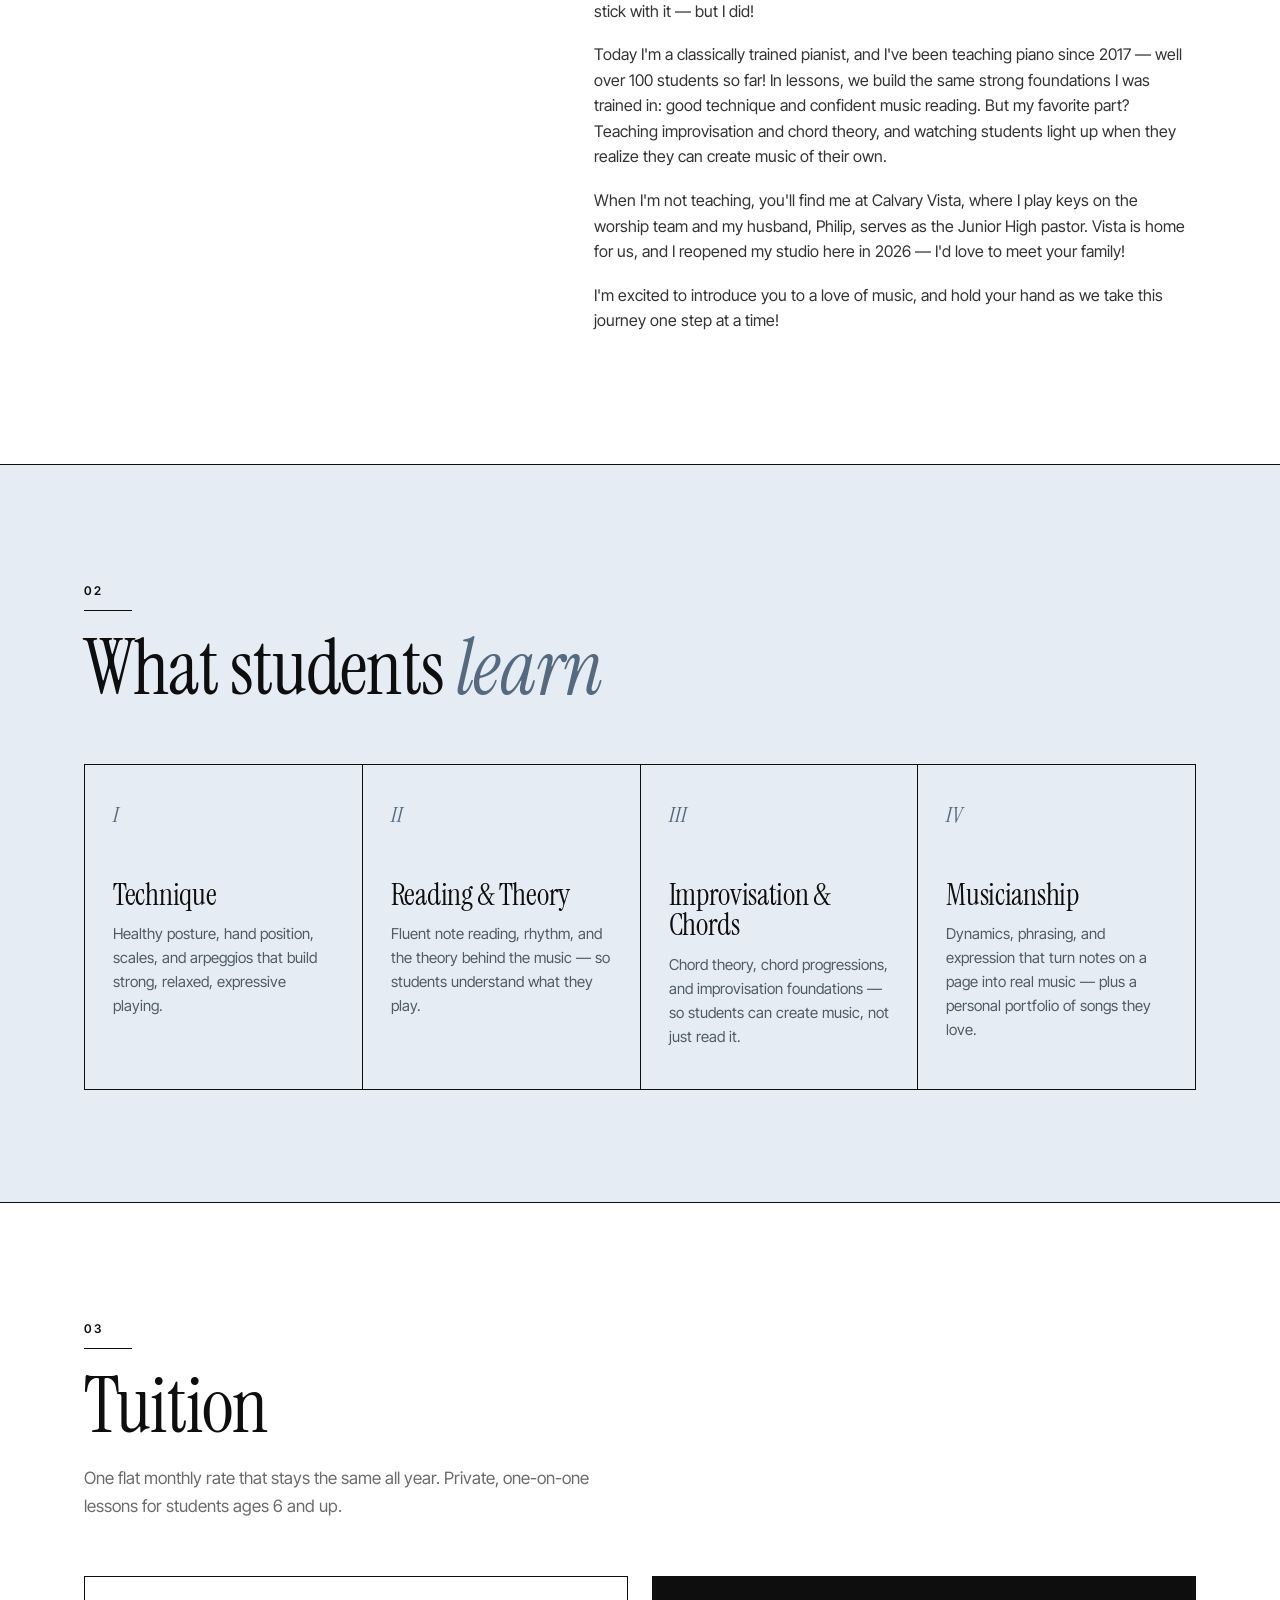
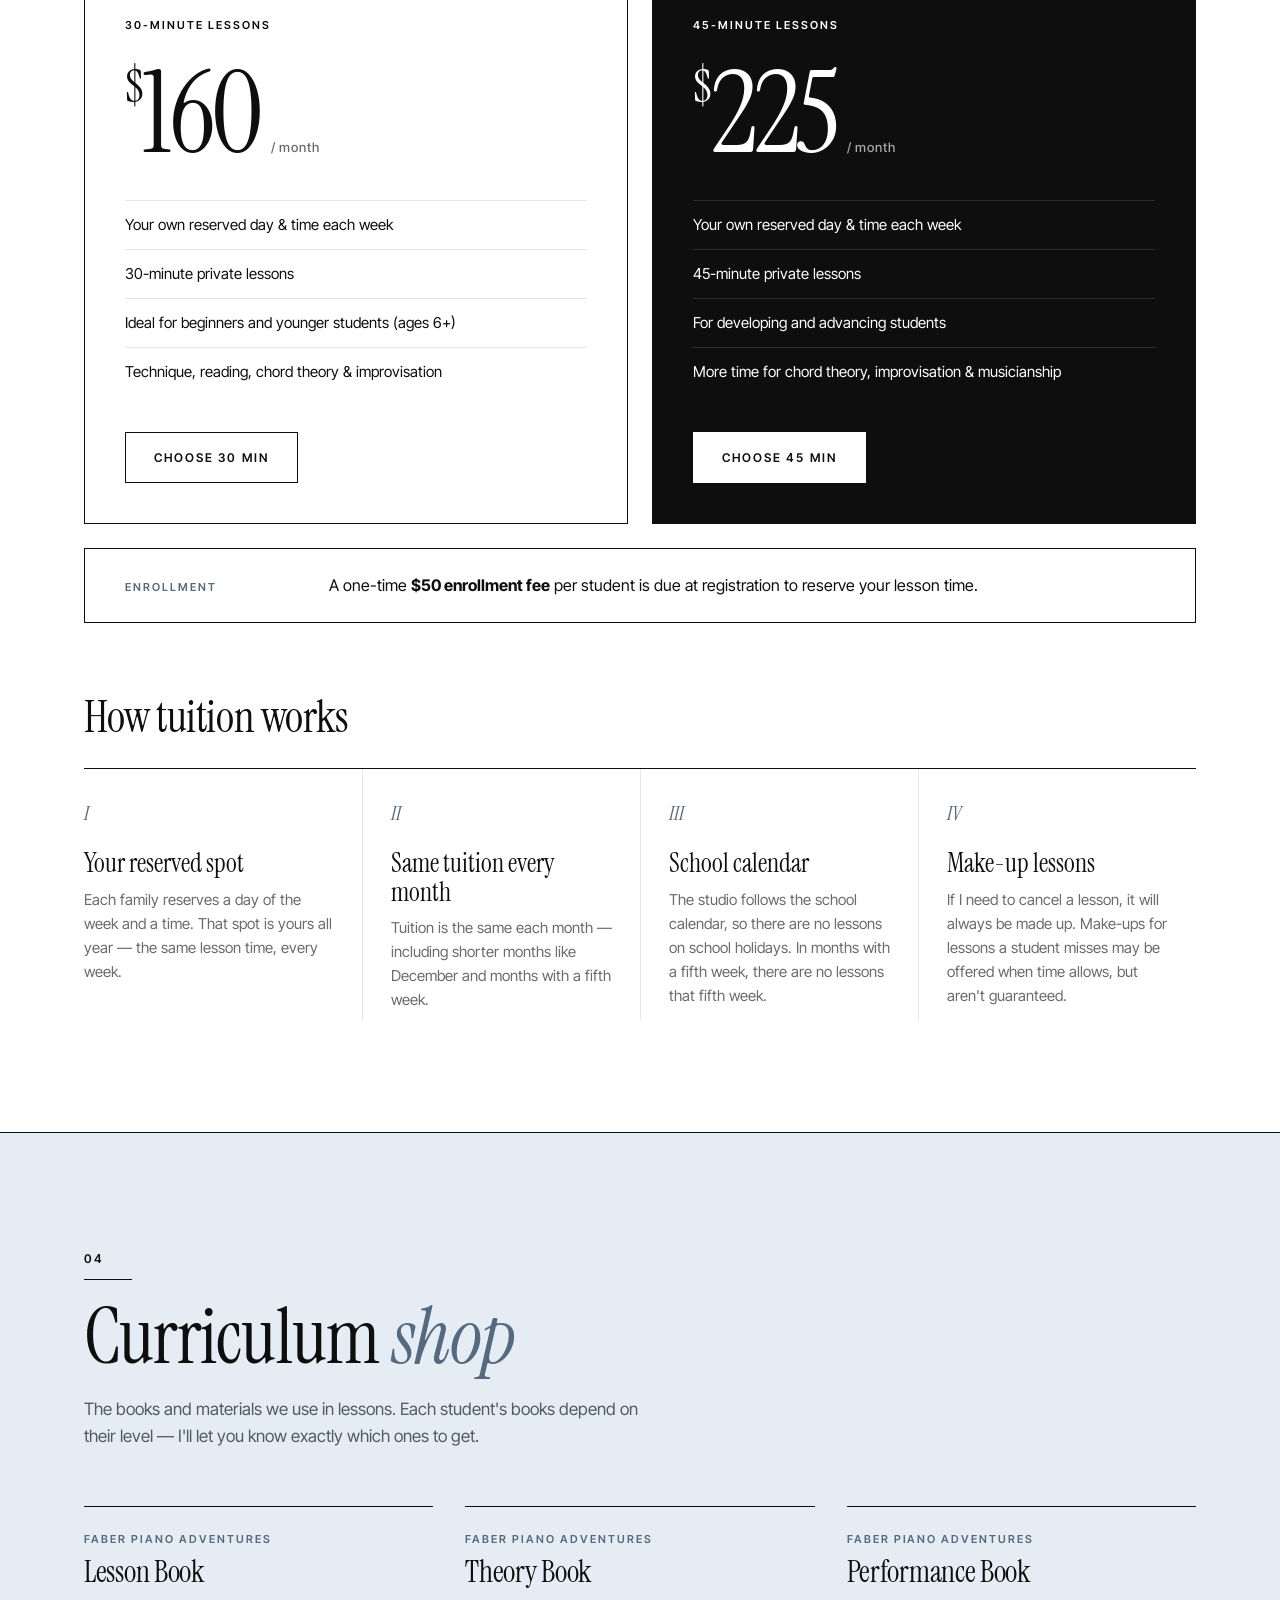
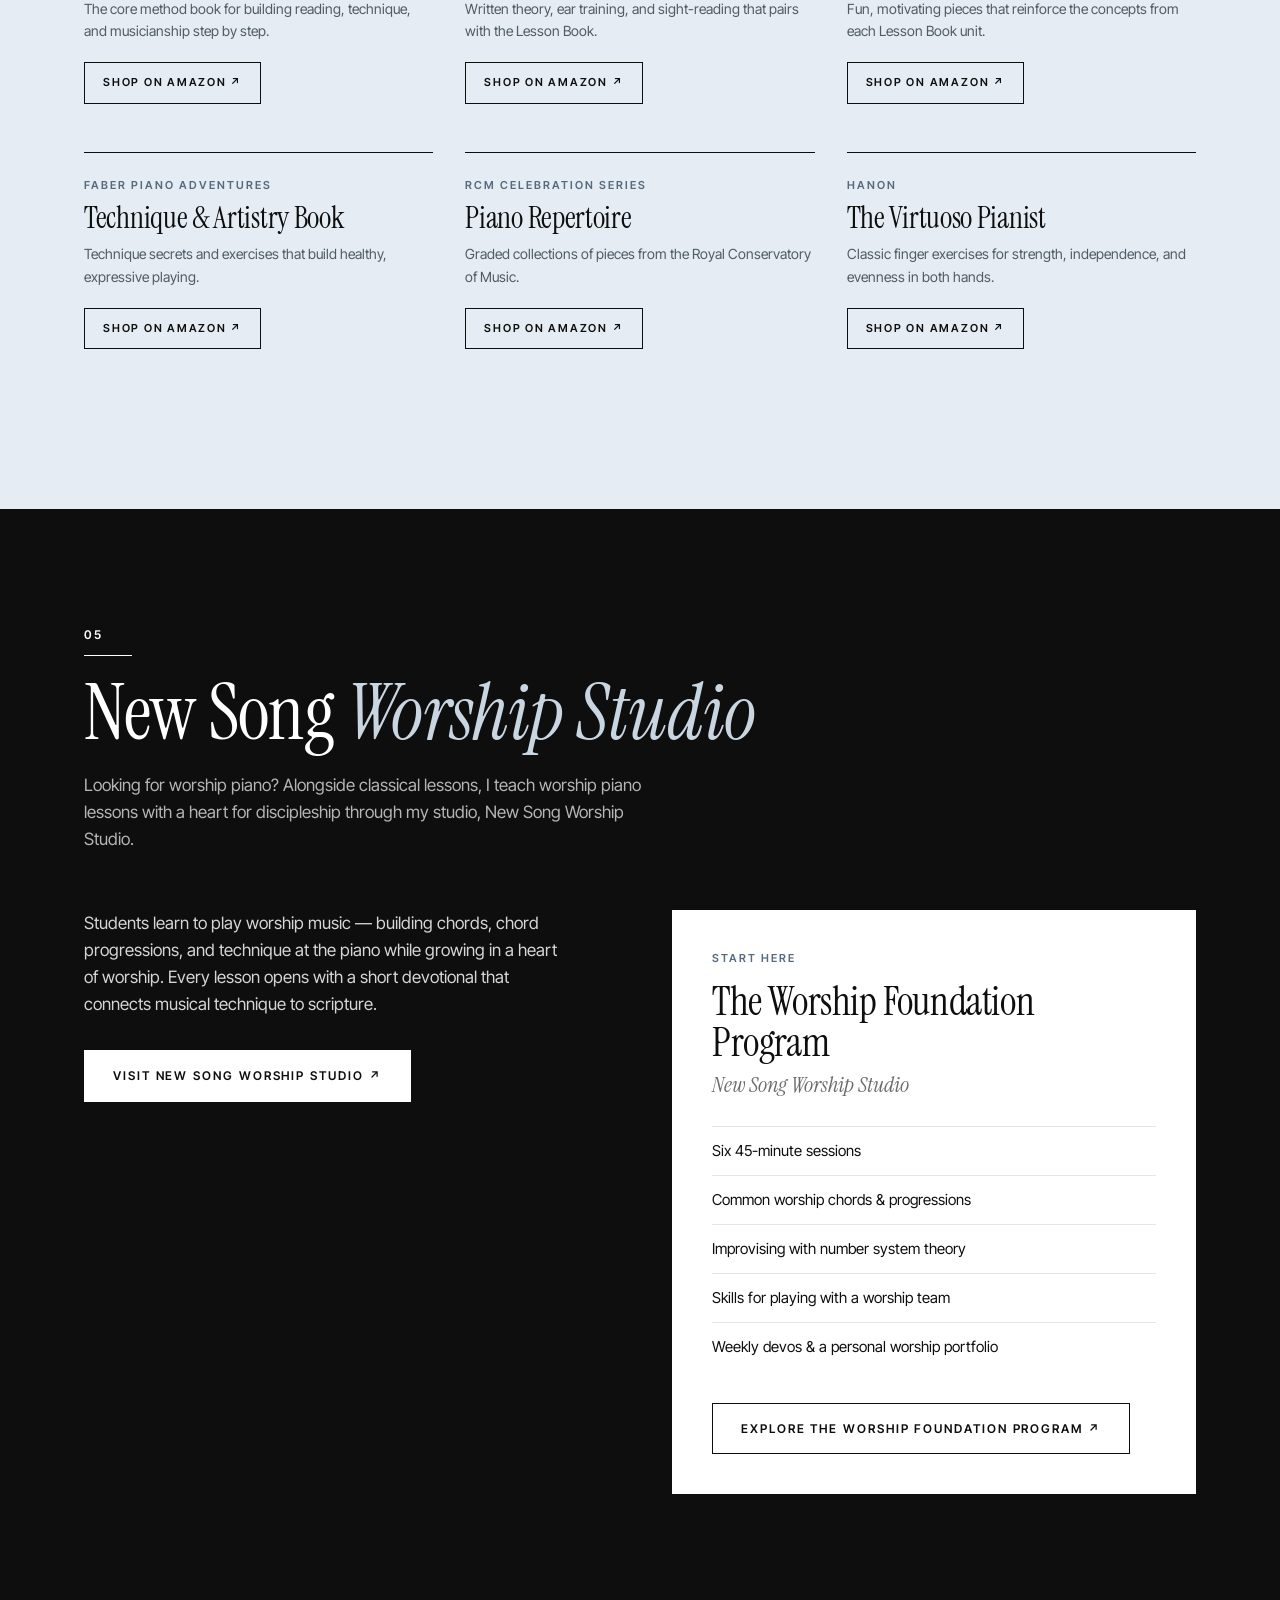
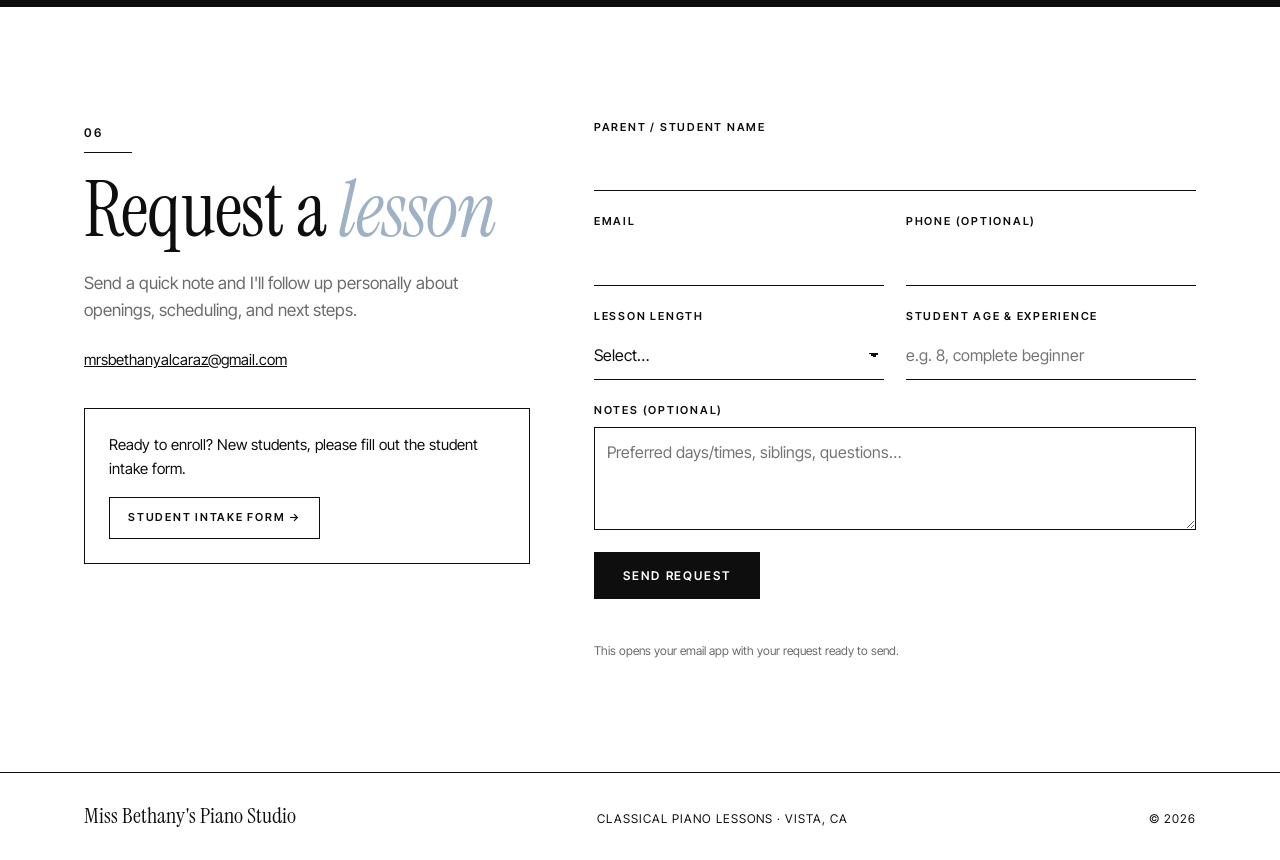
==== commit ecc52d3c: "Give Lessons and Curriculum sections a light blue background Co-Authored-By: Claude Opus 5.5 <norepl" ====
--- a/miss-bethanys-piano-studio/index.html
+++ b/miss-bethanys-piano-studio/index.html
@@ -108,7 +108,7 @@
     </section>
 
     <!-- Lessons -->
-    <section id="lessons" class="section section-rule">
+    <section id="lessons" class="section section-rule section-blue">
       <div class="container">
         <div class="section-head">
           <p class="index">02</p>
@@ -223,7 +223,7 @@
     </section>
 
     <!-- Curriculum -->
-    <section id="curriculum" class="section section-rule">
+    <section id="curriculum" class="section section-rule section-blue">
       <div class="container">
         <div class="section-head">
           <p class="index">04</p>
--- a/miss-bethanys-piano-studio/css/style.css
+++ b/miss-bethanys-piano-studio/css/style.css
@@ -6,7 +6,8 @@
   --hair: #e6e6e6;
   --soft: #f6f5f3;
   --accent: #9fb2c5;
-  --accent-ink: #62778b;
+  --accent-ink: #556a7e;
+  --tint: #e5ecf3;
   --serif: "Instrument Serif", "Times New Roman", Georgia, serif;
   --sans: "Inter Tight", -apple-system, BlinkMacSystemFont, "Segoe UI", Roboto, Helvetica, Arial, sans-serif;
 }
@@ -502,6 +503,14 @@
   color: var(--muted);
 }
 
+/* Light blue sections */
+
+.section-blue { background: var(--tint); }
+.section-blue h2 em { color: var(--accent-ink); }
+.section-blue .section-lead { color: #4f5b66; }
+.section-blue .feature p,
+.section-blue .shop-desc { color: #4f5b66; }
+
 /* Worship studio */
 
 .section-dark { background: var(--ink); color: #fff; }
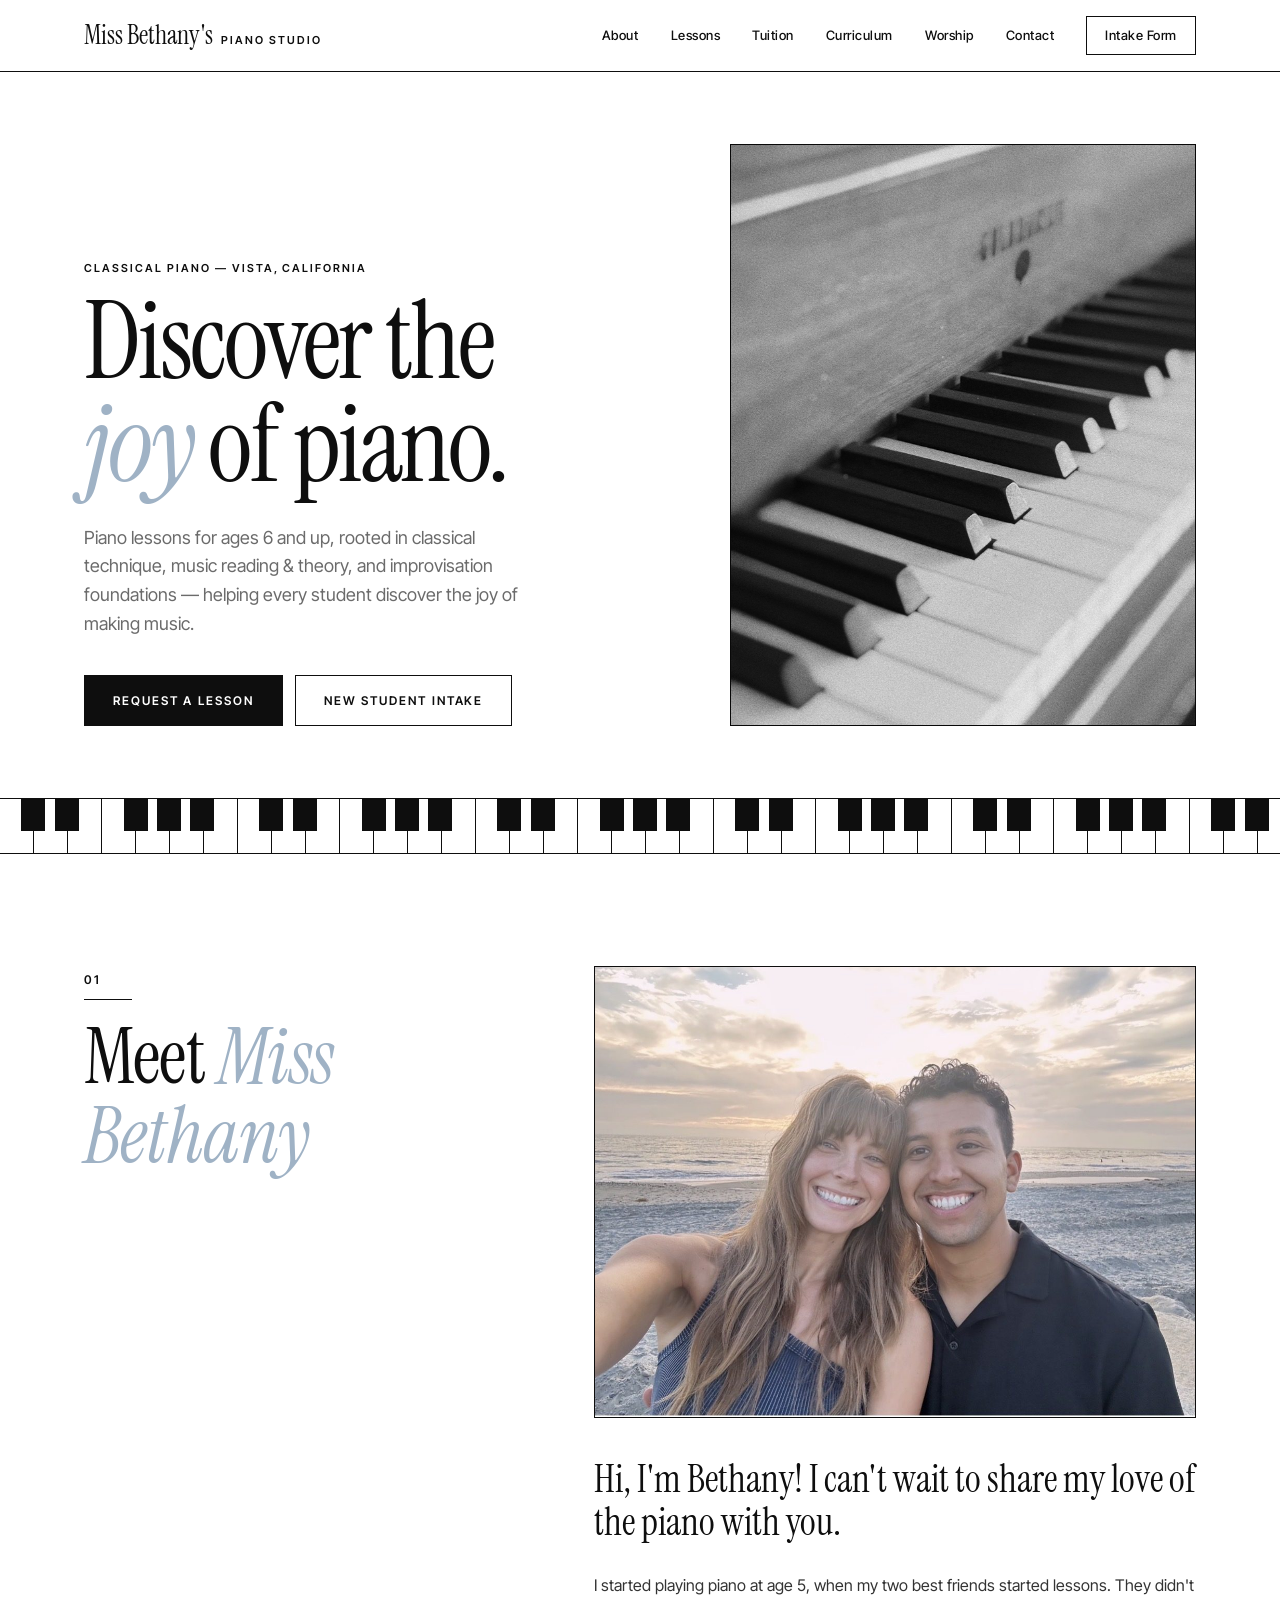
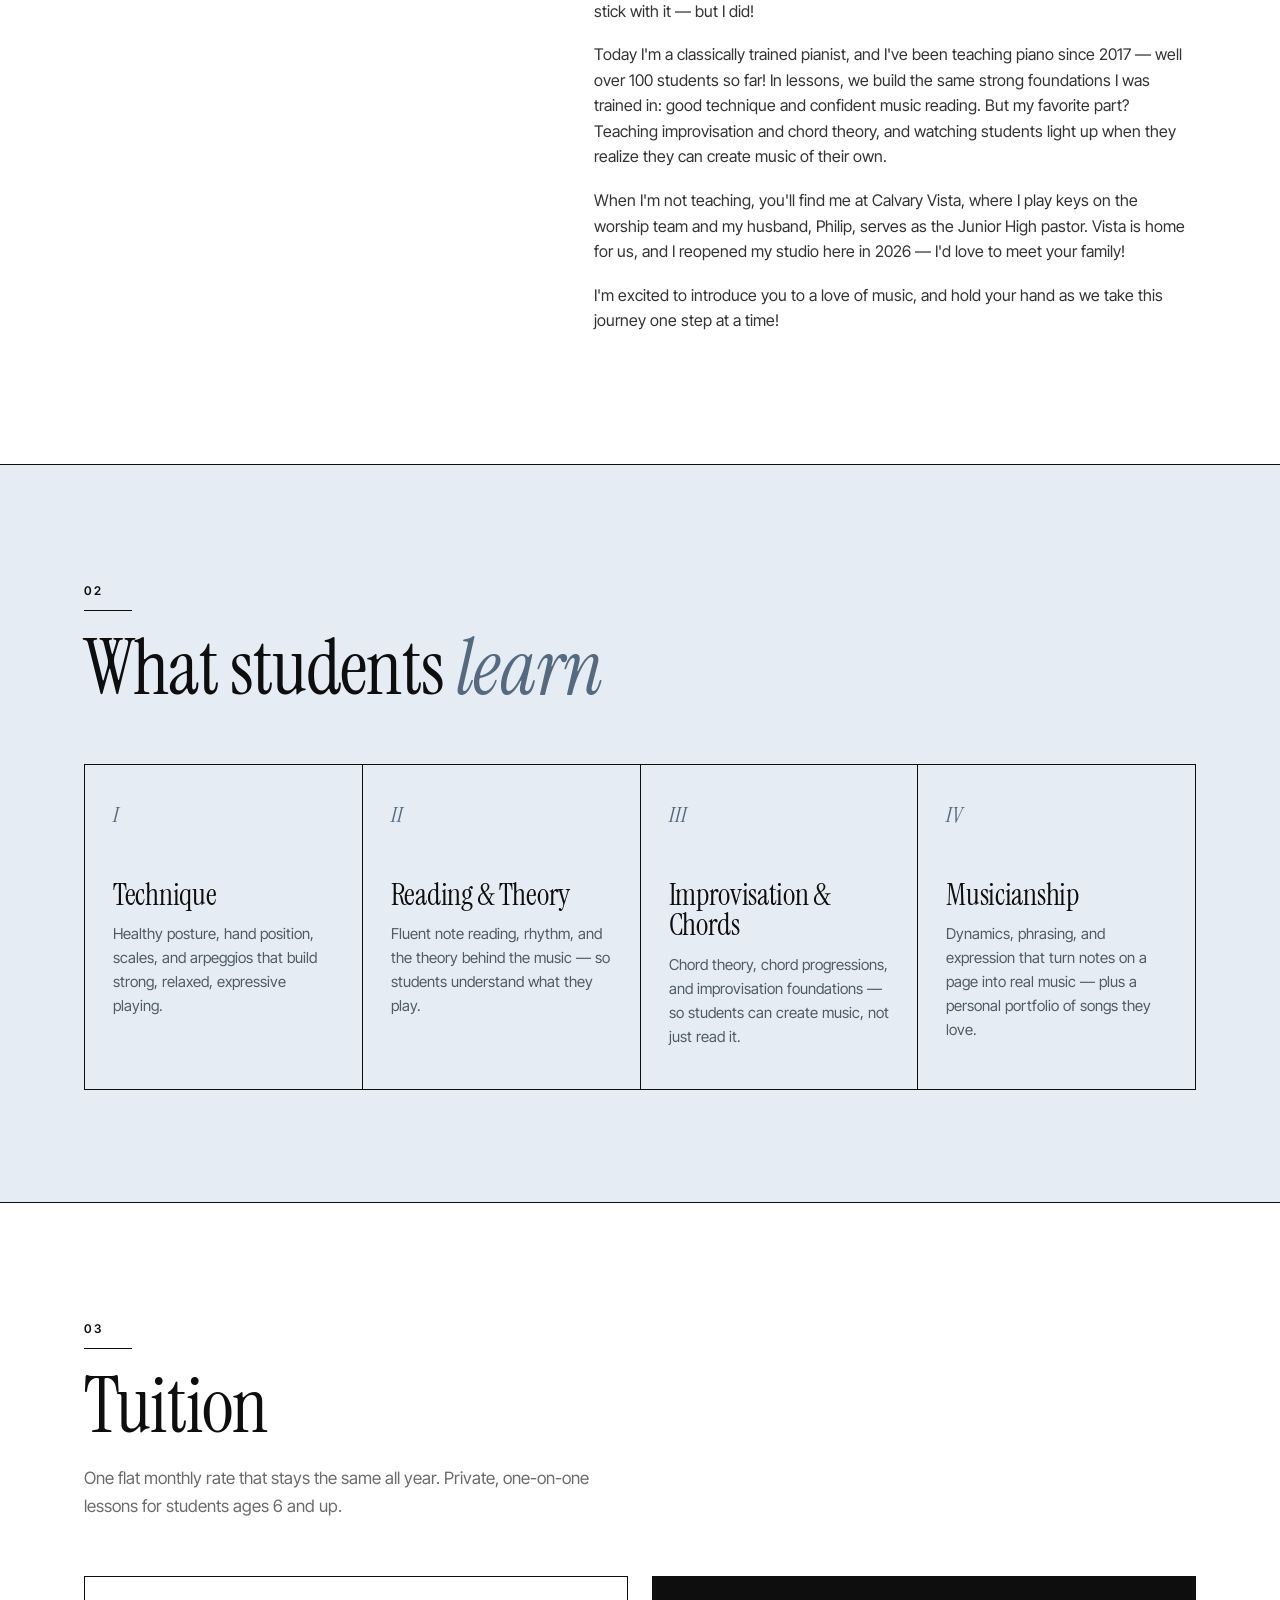
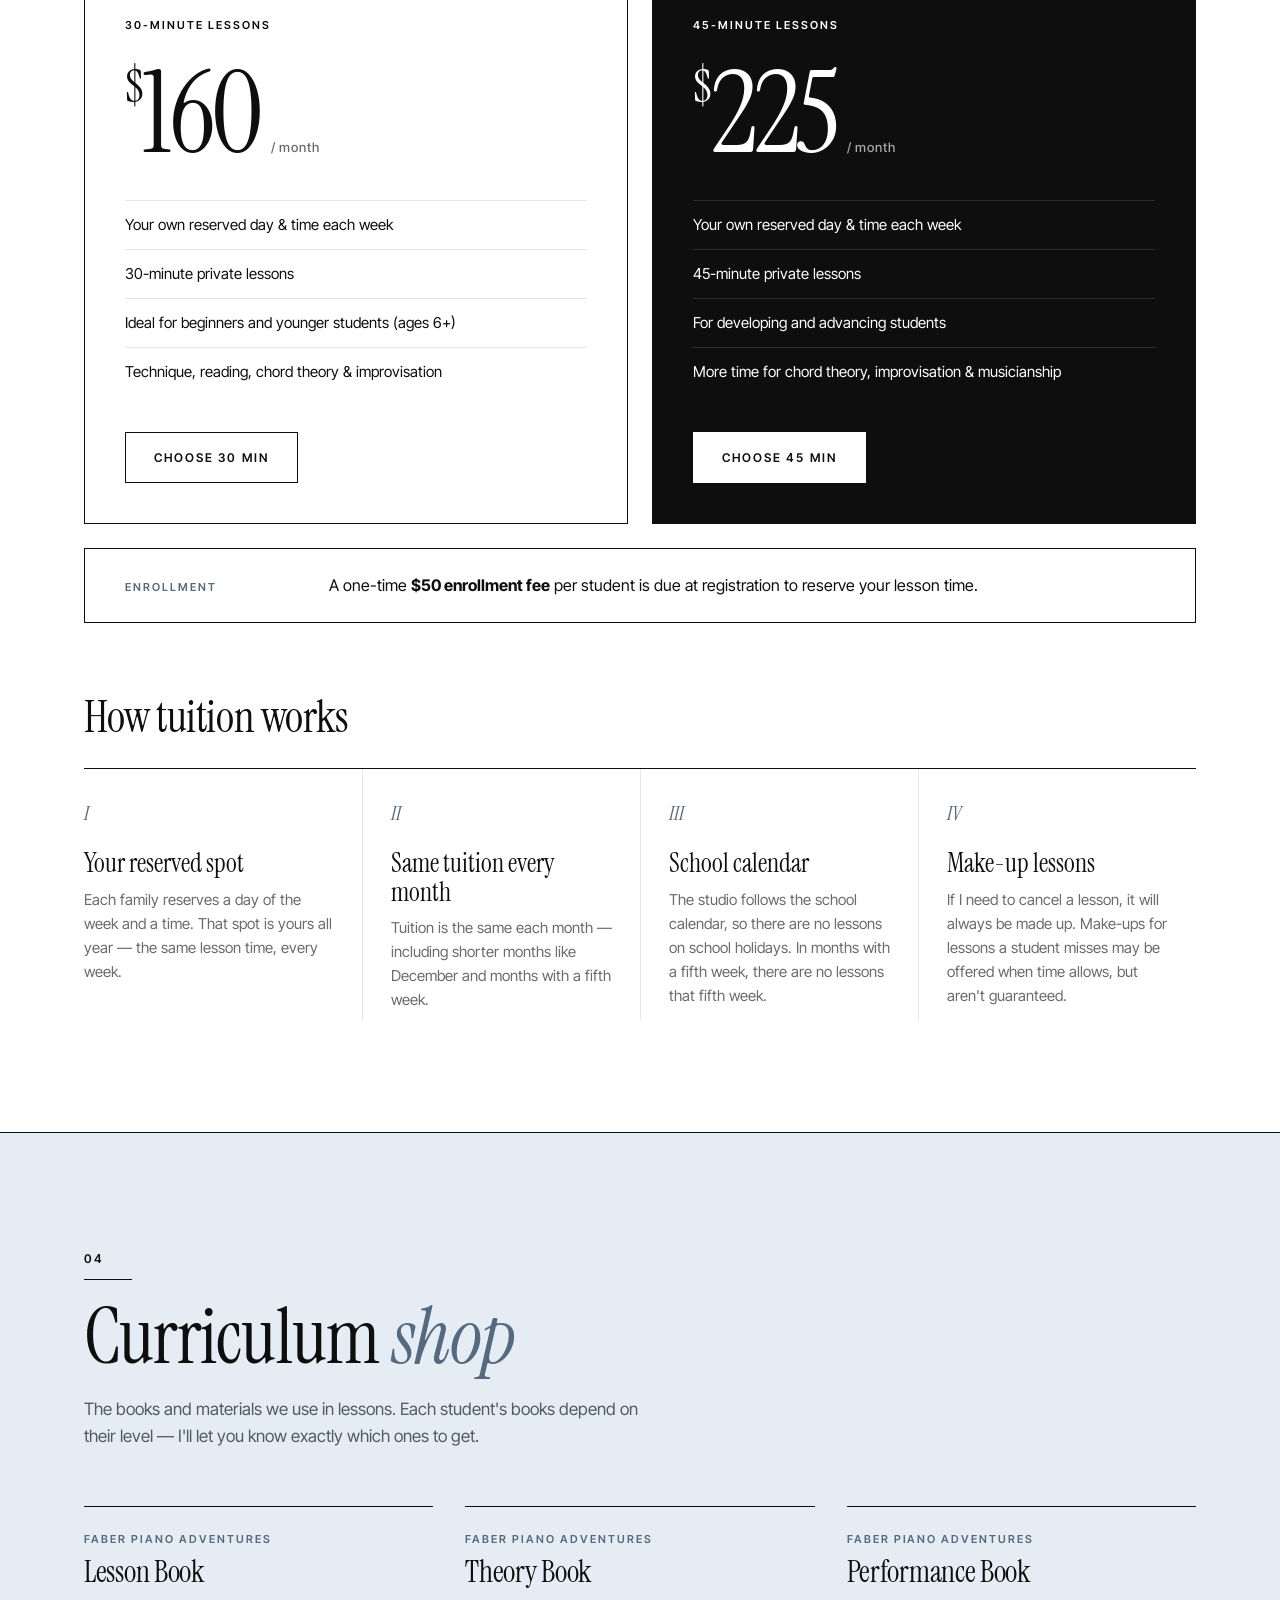
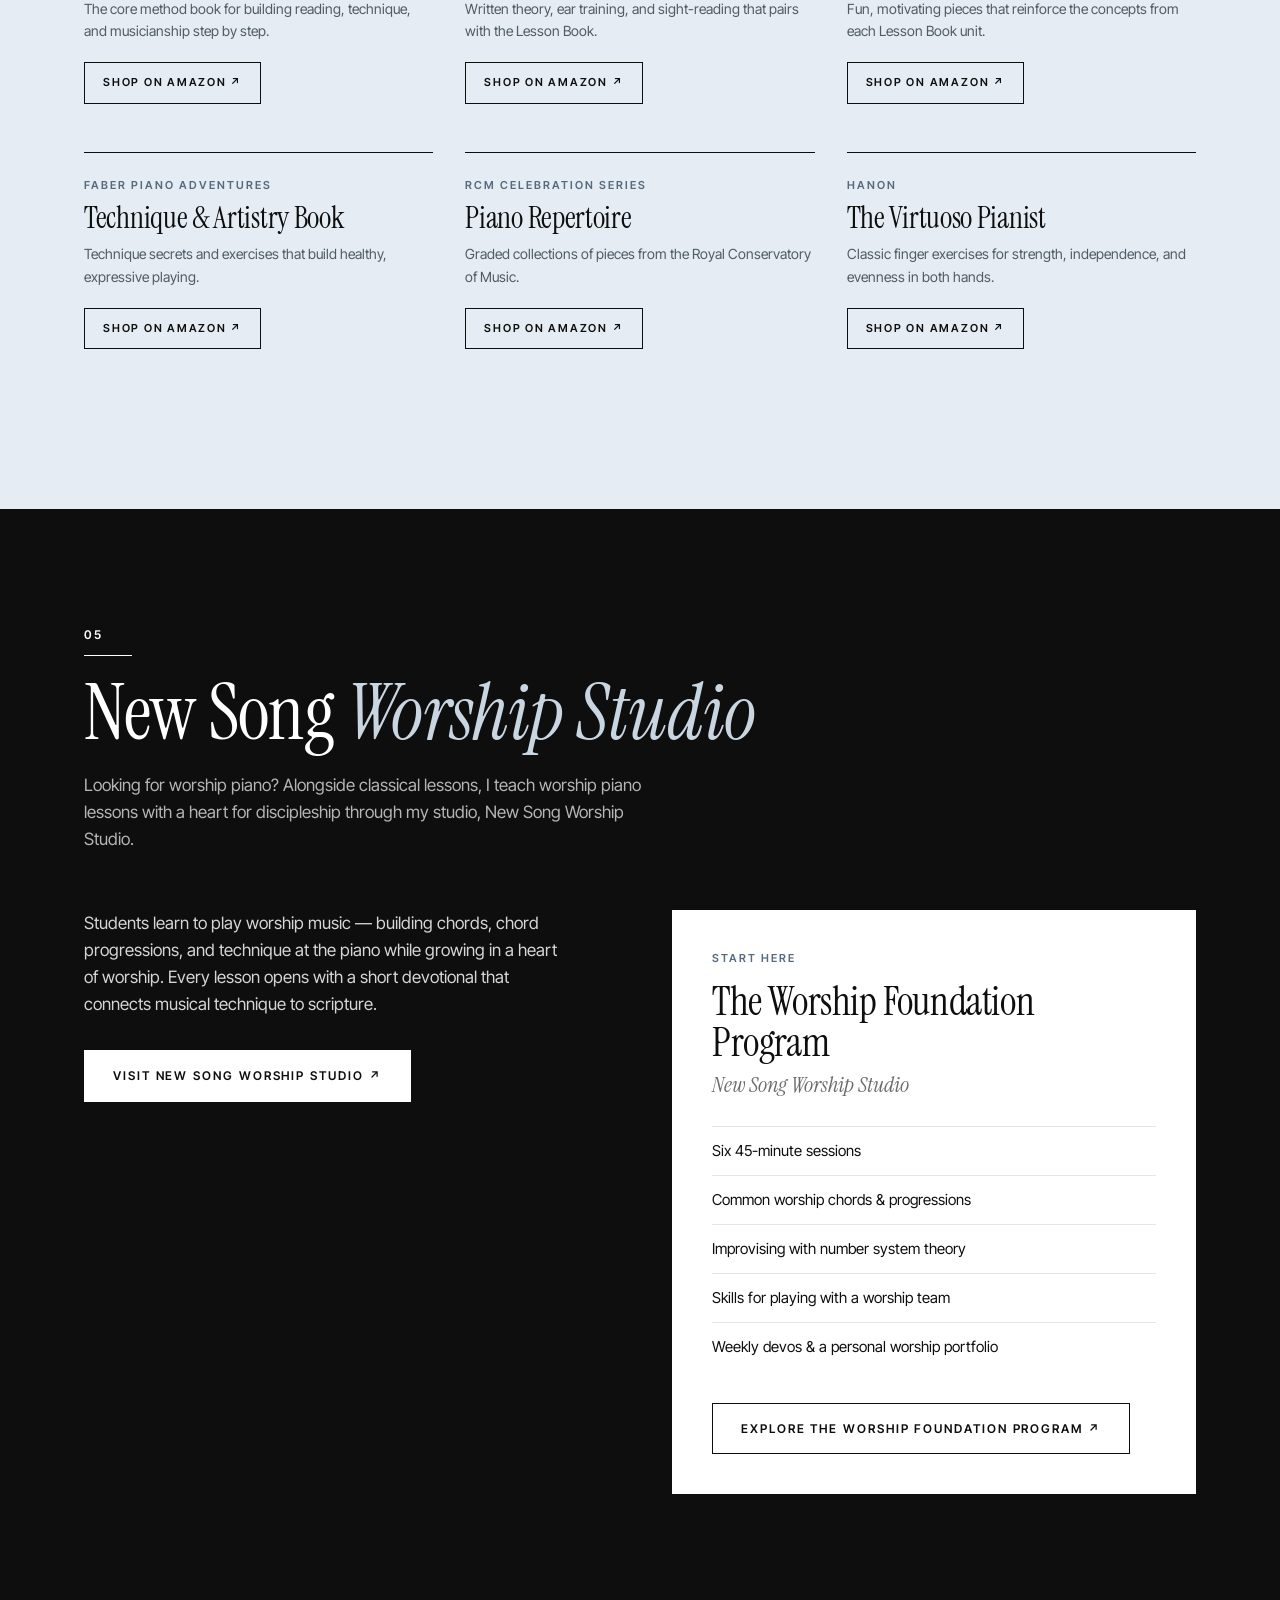
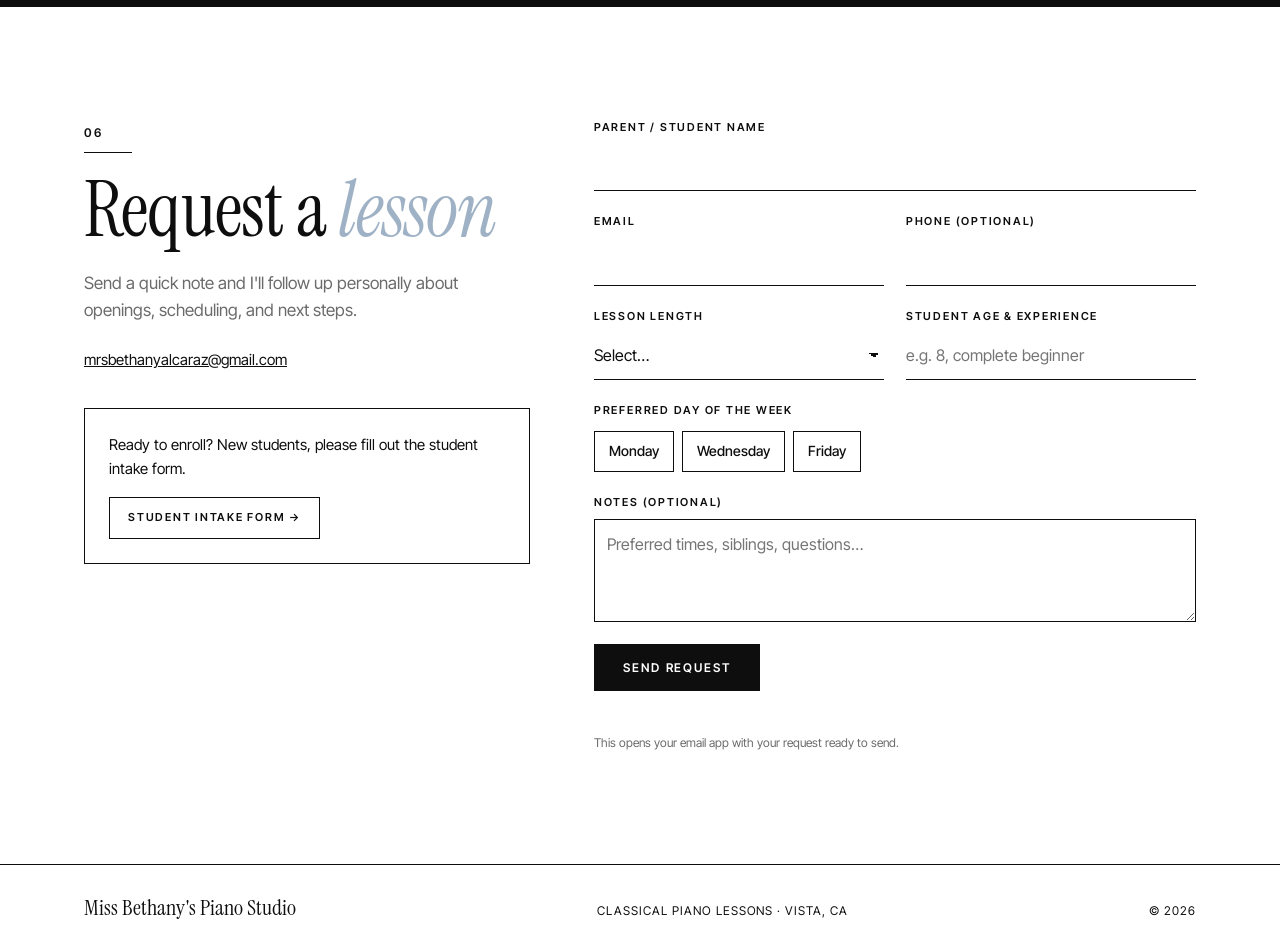
==== commit 4faba2a6: "Request form: add preferred day (Monday, Wednesday, Friday) Co-Authored-By: Claude Opus 5.5 <noreply" ====
--- a/miss-bethanys-piano-studio/index.html
+++ b/miss-bethanys-piano-studio/index.html
@@ -339,9 +339,17 @@
               <input type="text" id="ef-age" name="age" placeholder="e.g. 8, complete beginner" />
             </div>
           </div>
+          <fieldset class="field">
+            <legend>Preferred Day of the Week</legend>
+            <div class="choices">
+              <label><input type="radio" name="day" value="Monday" required /><span>Monday</span></label>
+              <label><input type="radio" name="day" value="Wednesday" /><span>Wednesday</span></label>
+              <label><input type="radio" name="day" value="Friday" /><span>Friday</span></label>
+            </div>
+          </fieldset>
           <div class="field">
             <label for="ef-notes">Notes (optional)</label>
-            <textarea id="ef-notes" name="notes" rows="3" placeholder="Preferred days/times, siblings, questions&hellip;"></textarea>
+            <textarea id="ef-notes" name="notes" rows="3" placeholder="Preferred times, siblings, questions&hellip;"></textarea>
           </div>
           <button type="submit" class="btn btn-solid">Send Request</button>
           <p class="fine-print">
--- a/miss-bethanys-piano-studio/css/style.css
+++ b/miss-bethanys-piano-studio/css/style.css
@@ -619,6 +619,8 @@
 .enroll-form .btn,
 .intake-form .btn { align-self: flex-start; }
 
+.field legend { padding: 0; margin-bottom: 8px; }
+
 fieldset.field {
   border: 0;
   margin: 0;
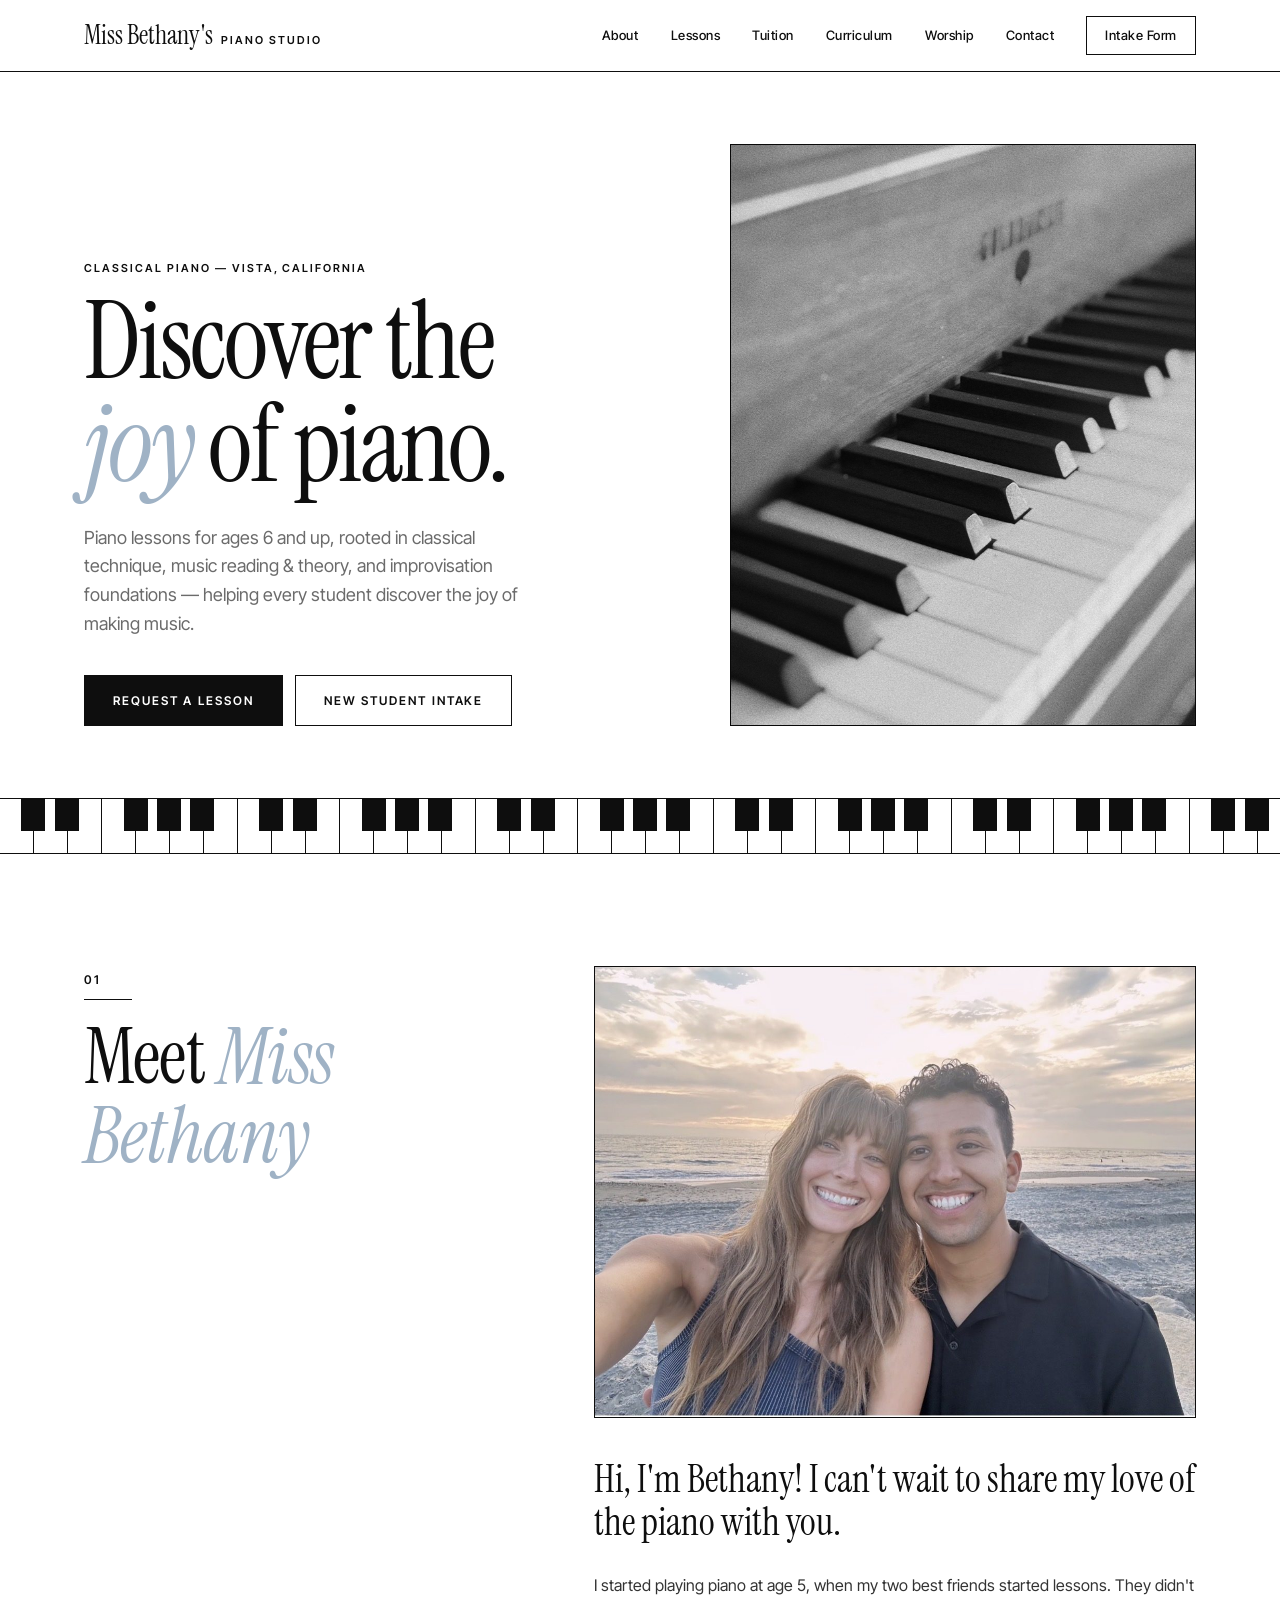
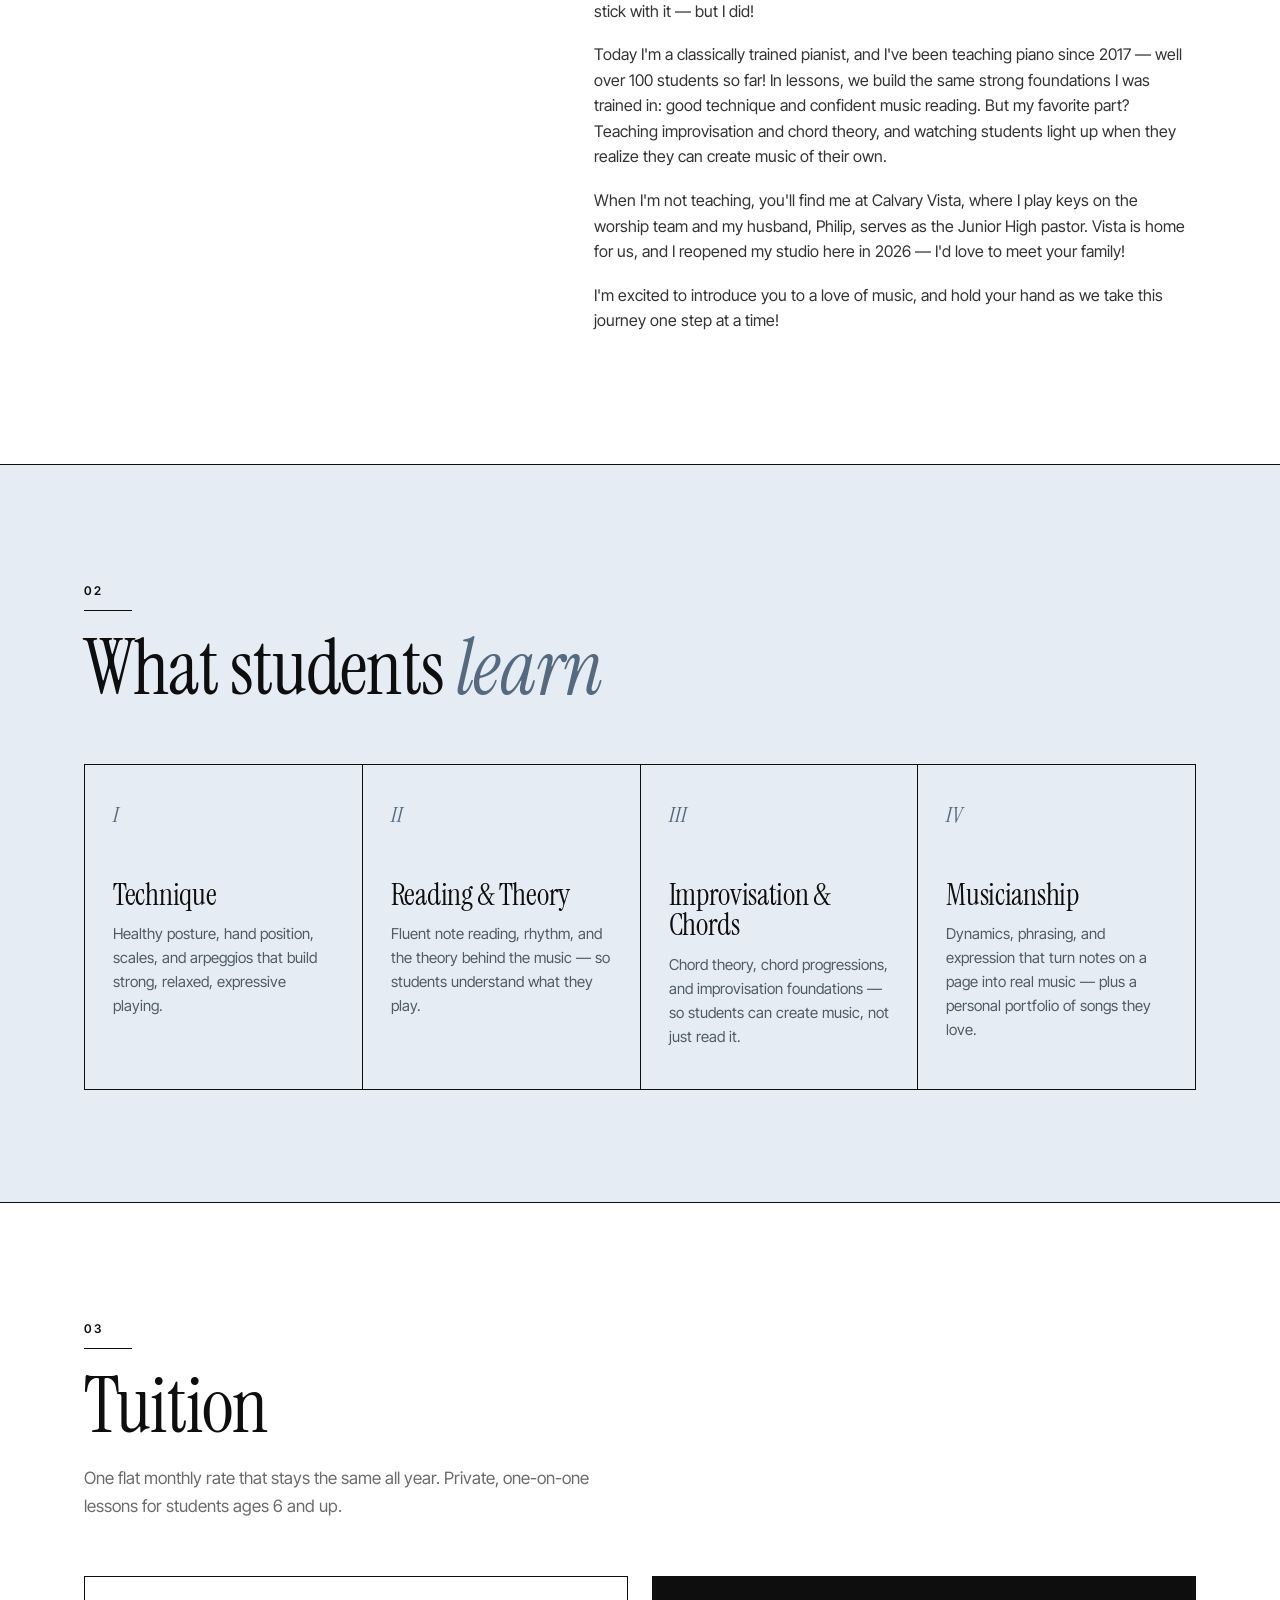
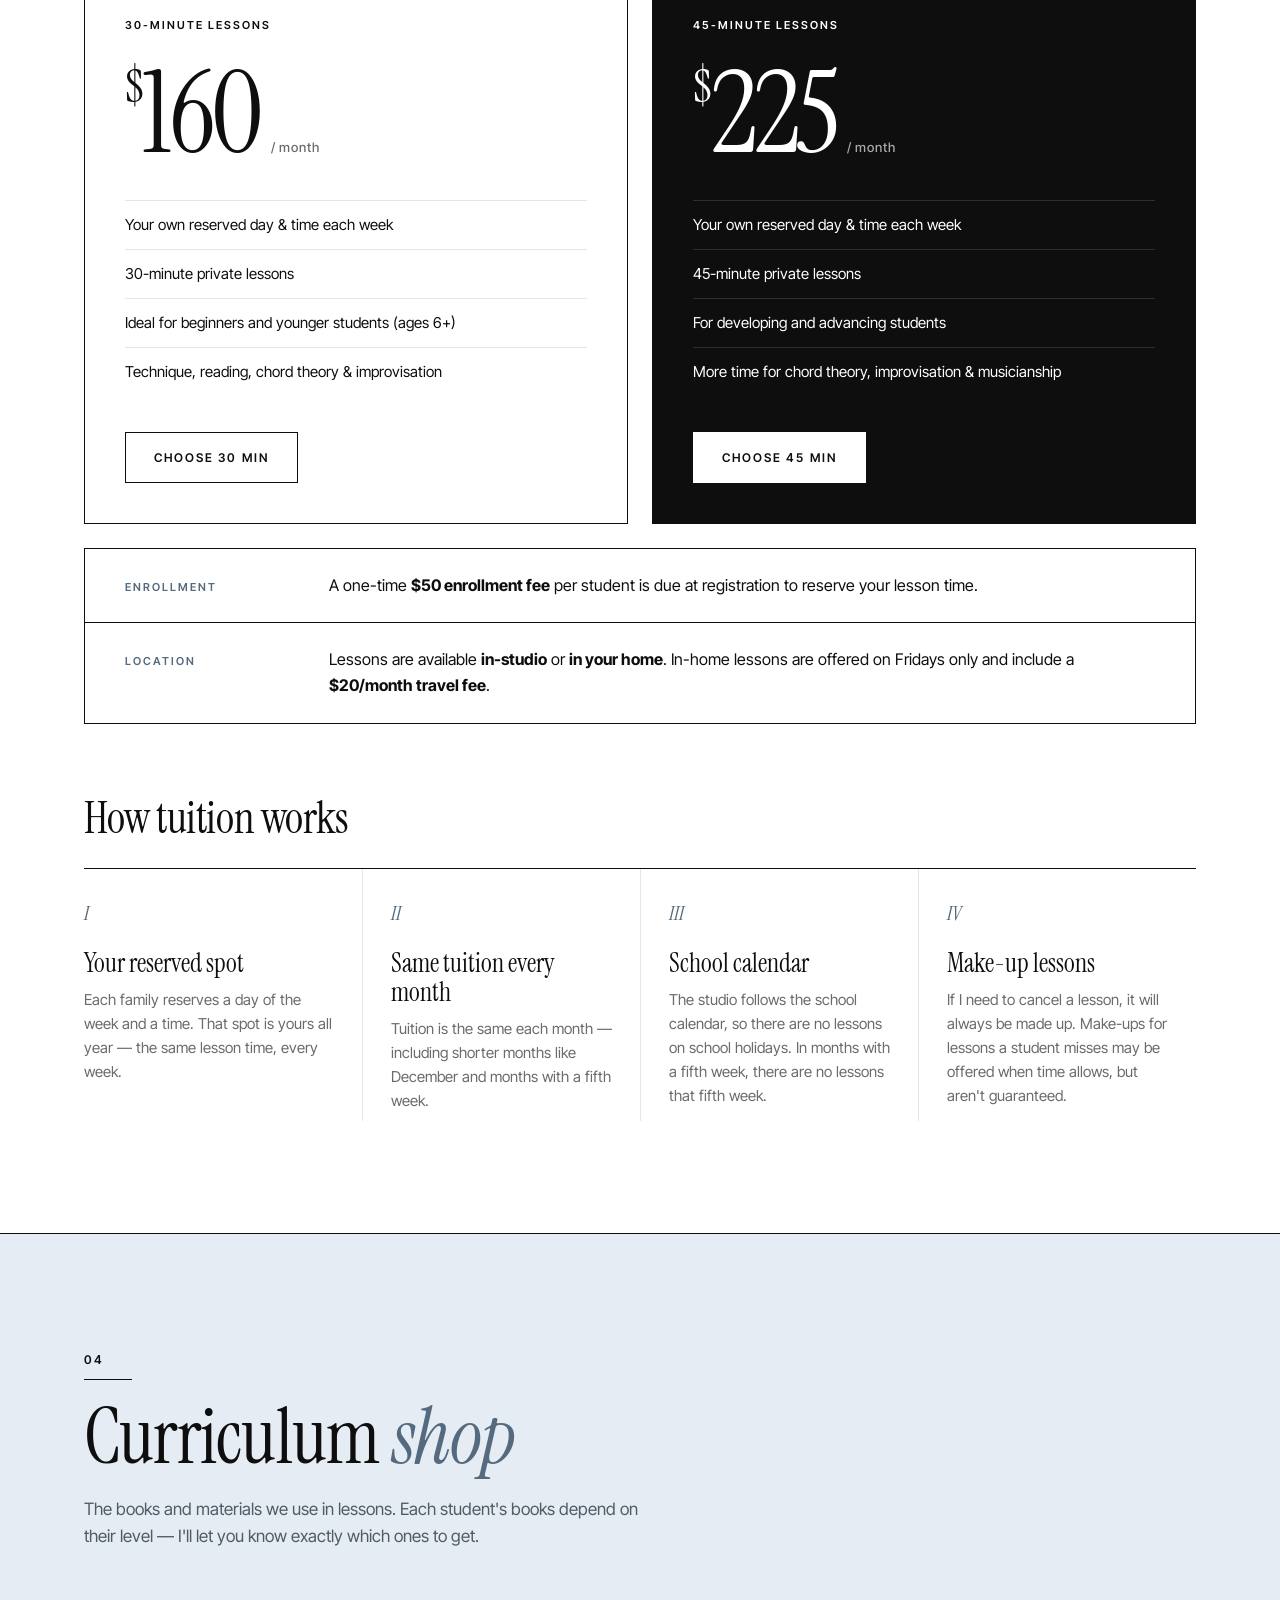
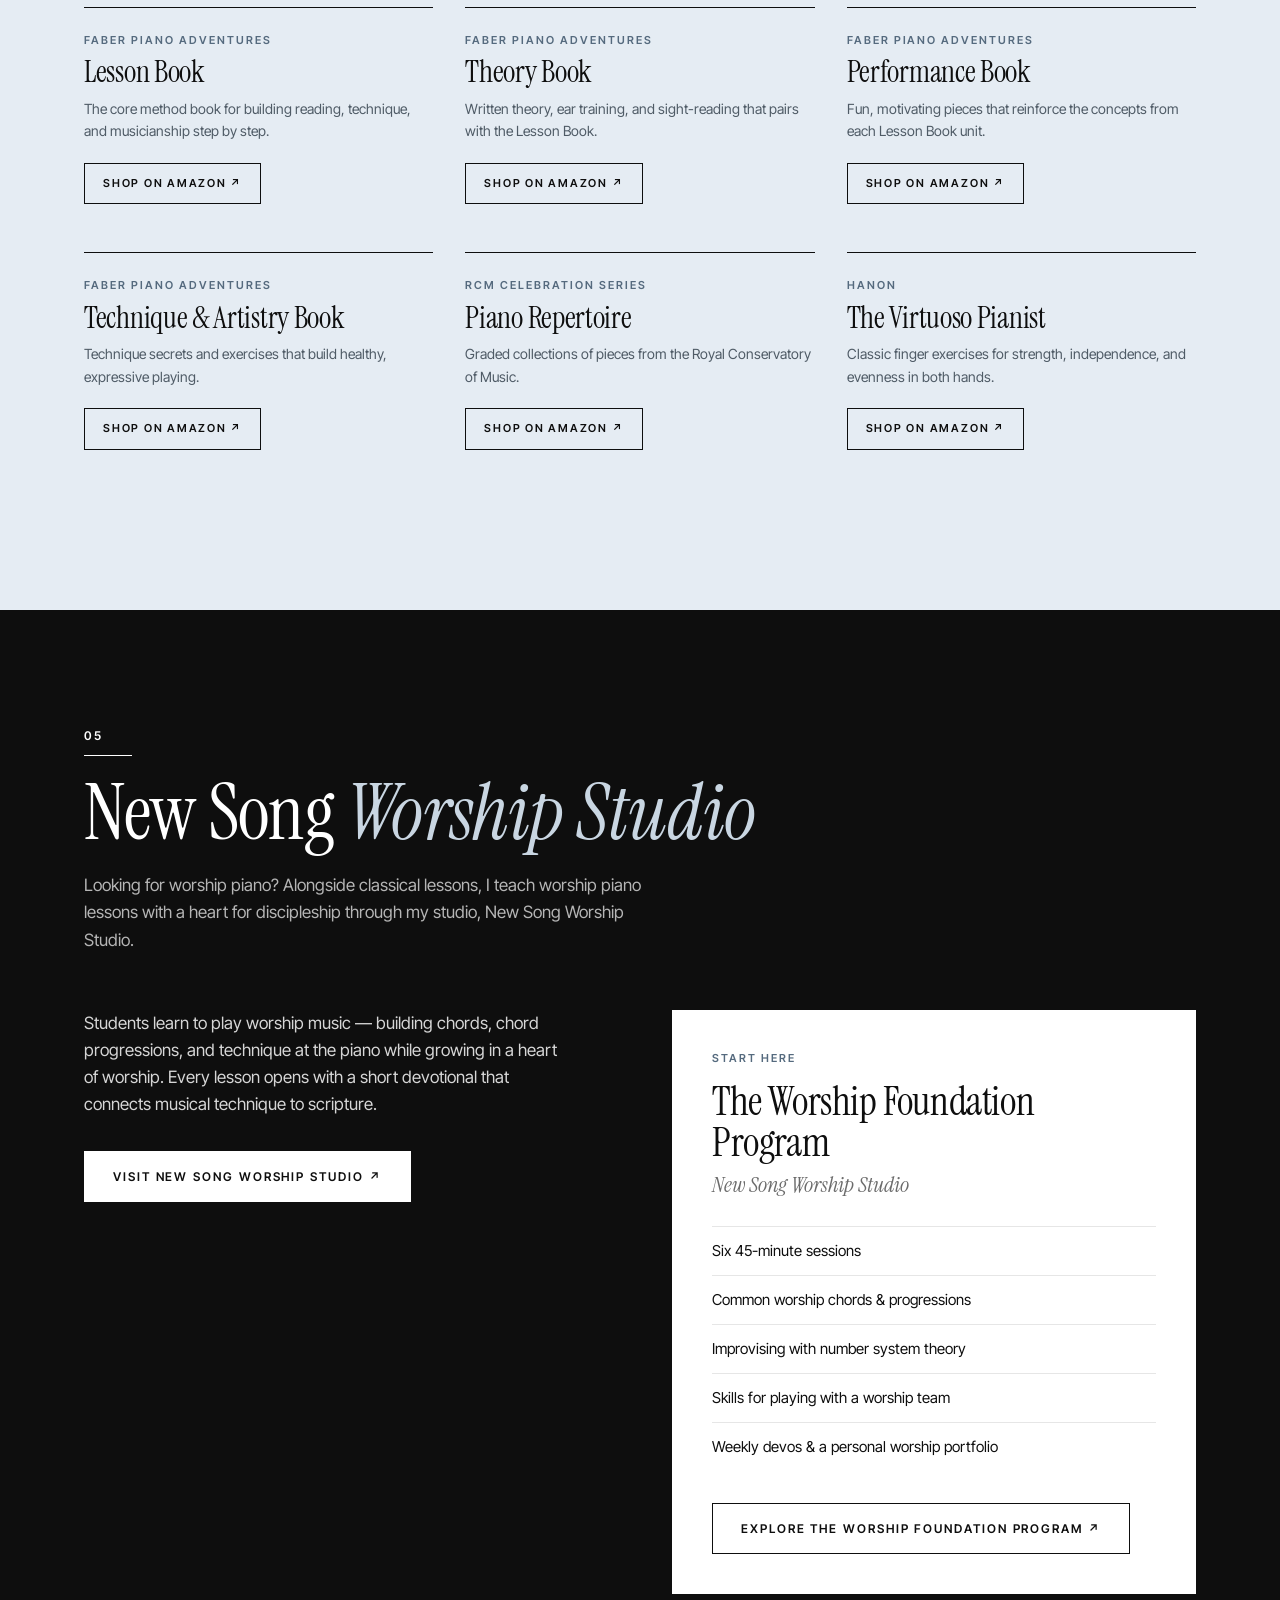
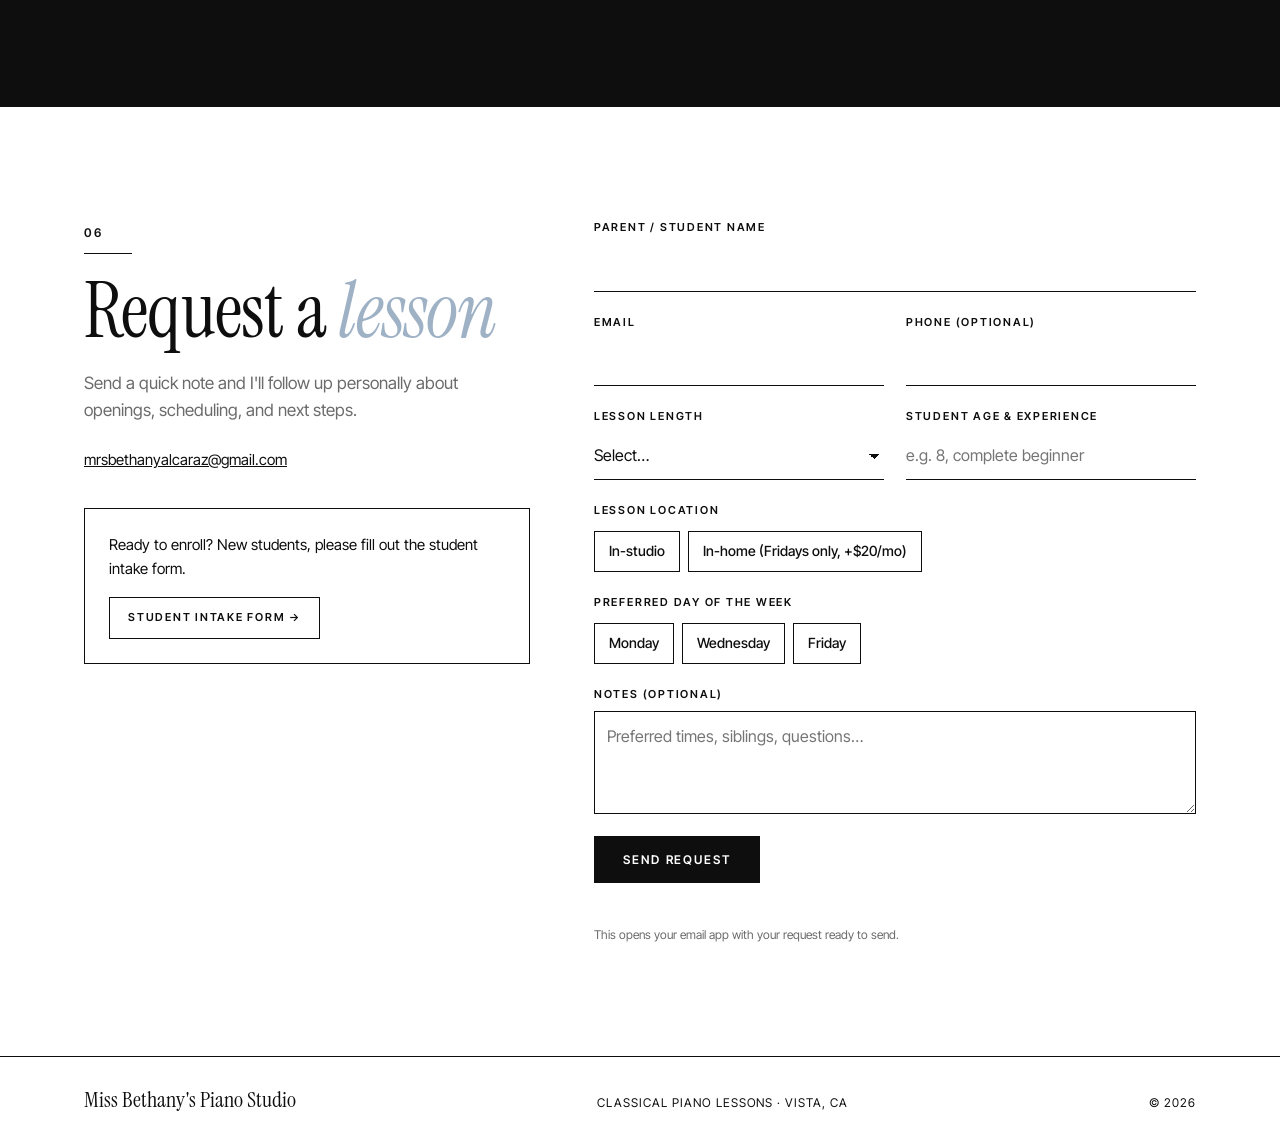
==== commit fa98bdd4: "Add in-studio / in-home lesson options with Friday-only in-home and travel fee Co-Authored-By: Claud" ====
--- a/miss-bethanys-piano-studio/index.html
+++ b/miss-bethanys-piano-studio/index.html
@@ -181,6 +181,14 @@
             at registration to reserve your lesson time.
           </p>
         </div>
+        <div class="fee-row">
+          <p class="label">Location</p>
+          <p>
+            Lessons are available <strong>in-studio</strong> or
+            <strong>in your home</strong>. In-home lessons are offered on
+            Fridays only and include a <strong>$20/month travel fee</strong>.
+          </p>
+        </div>
 
         <h3 class="policy-head">How tuition works</h3>
         <div class="policy-grid">
@@ -340,6 +348,13 @@
             </div>
           </div>
           <fieldset class="field">
+            <legend>Lesson Location</legend>
+            <div class="choices">
+              <label><input type="radio" name="location" value="In-studio" required /><span>In-studio</span></label>
+              <label><input type="radio" name="location" value="In-home (Fridays, +$20/month travel fee)" /><span>In-home (Fridays only, +$20/mo)</span></label>
+            </div>
+          </fieldset>
+          <fieldset class="field">
             <legend>Preferred Day of the Week</legend>
             <div class="choices">
               <label><input type="radio" name="day" value="Monday" required /><span>Monday</span></label>
--- a/miss-bethanys-piano-studio/css/style.css
+++ b/miss-bethanys-piano-studio/css/style.css
@@ -420,6 +420,8 @@
   align-items: baseline;
 }
 
+.fee-row + .fee-row { margin-top: -1px; }
+
 .fee-row .label { margin: 0; color: var(--accent-ink); }
 .fee-row p:last-child { margin: 0; }
 
@@ -657,6 +659,7 @@
   transition: background 0.2s, color 0.2s;
 }
 
+.choices input:disabled + span { opacity: 0.3; cursor: not-allowed; }
 .choices input:checked + span { background: var(--ink); color: #fff; }
 .choices input:focus-visible + span { outline: 2px solid var(--accent-ink); outline-offset: 2px; }
 
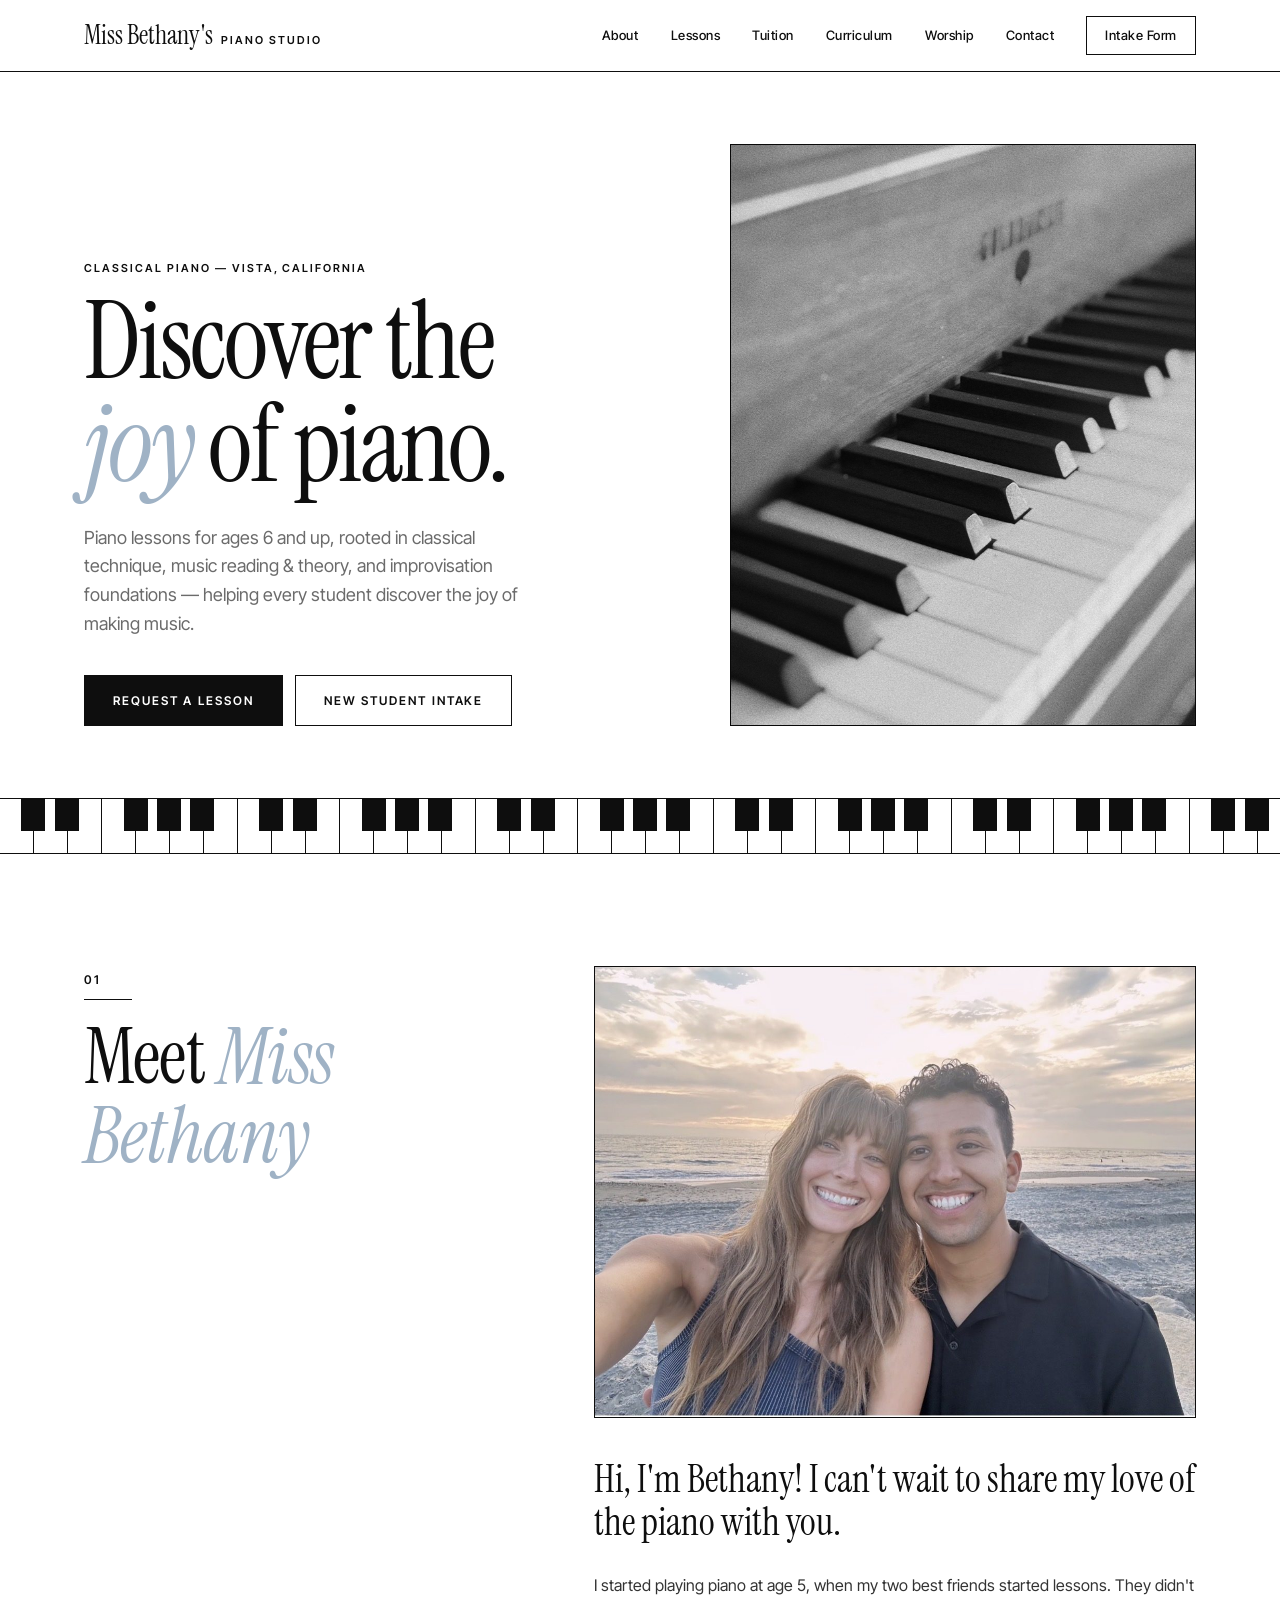
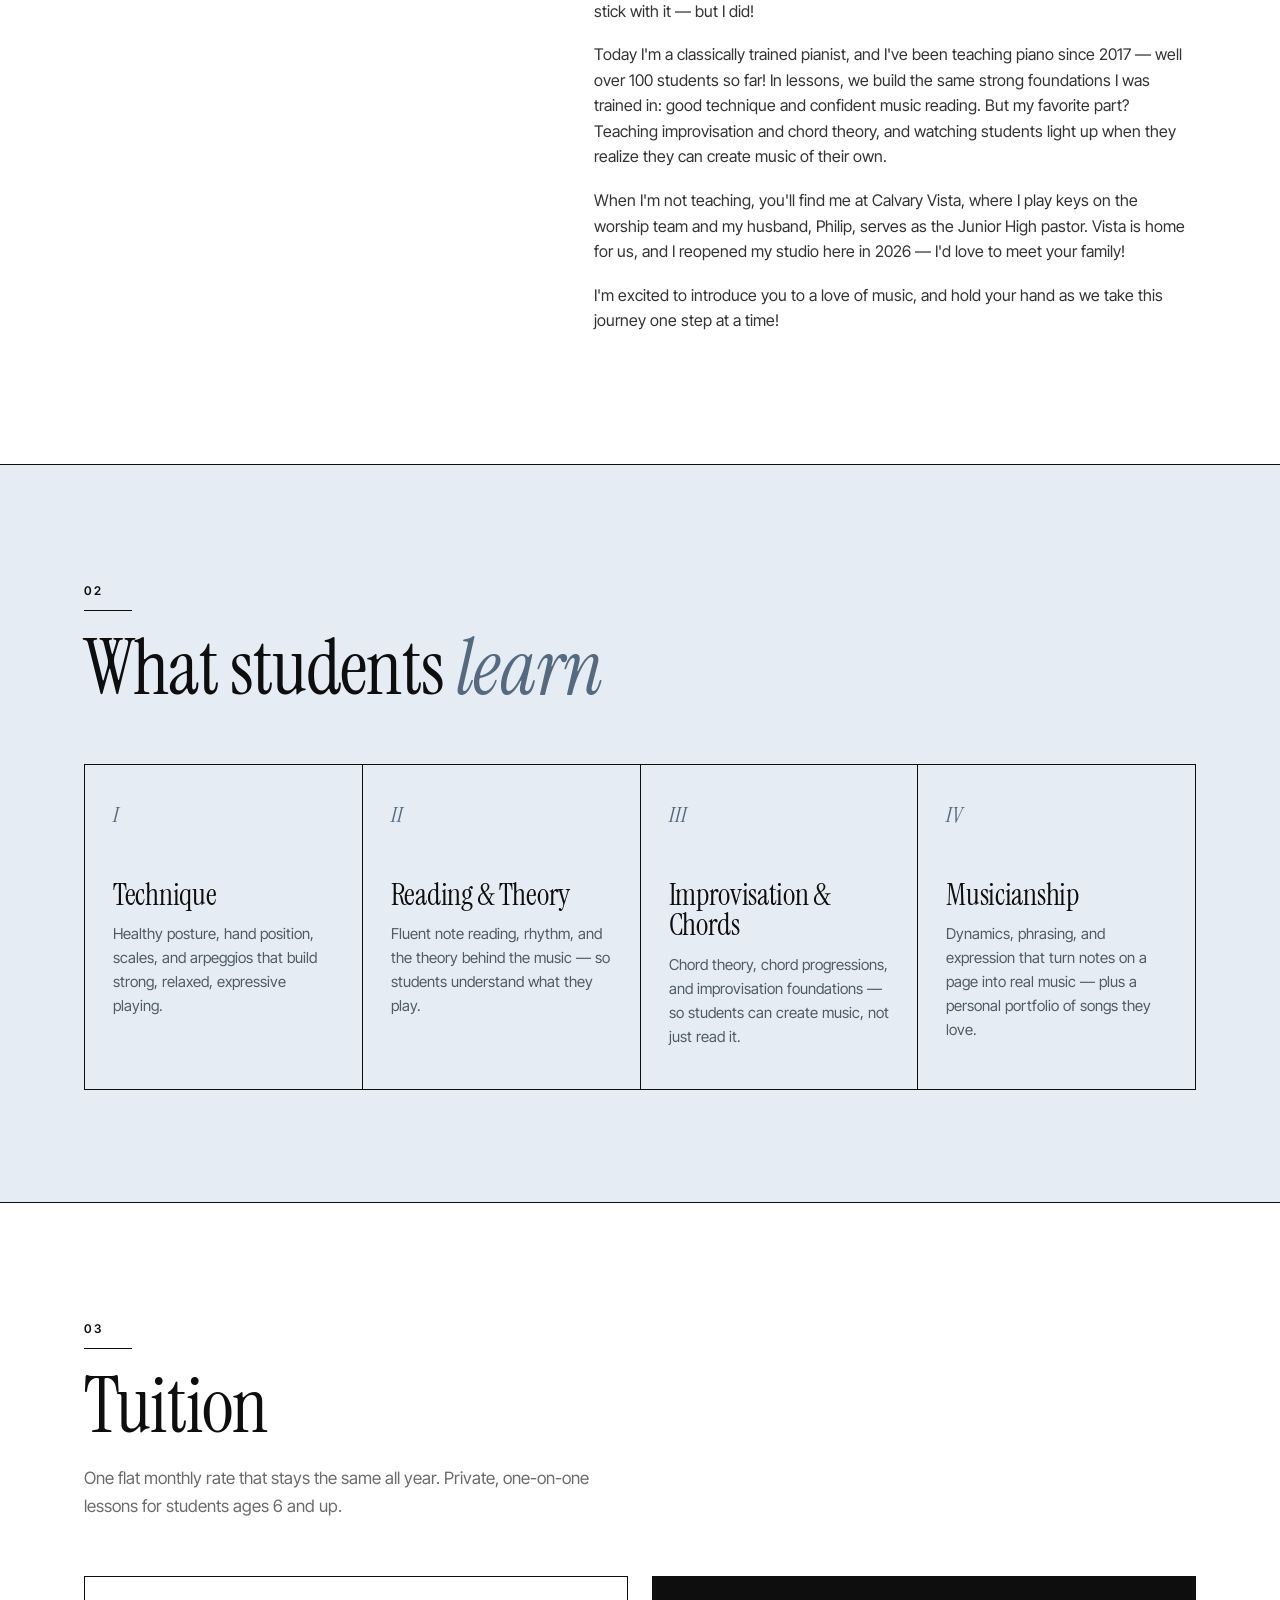
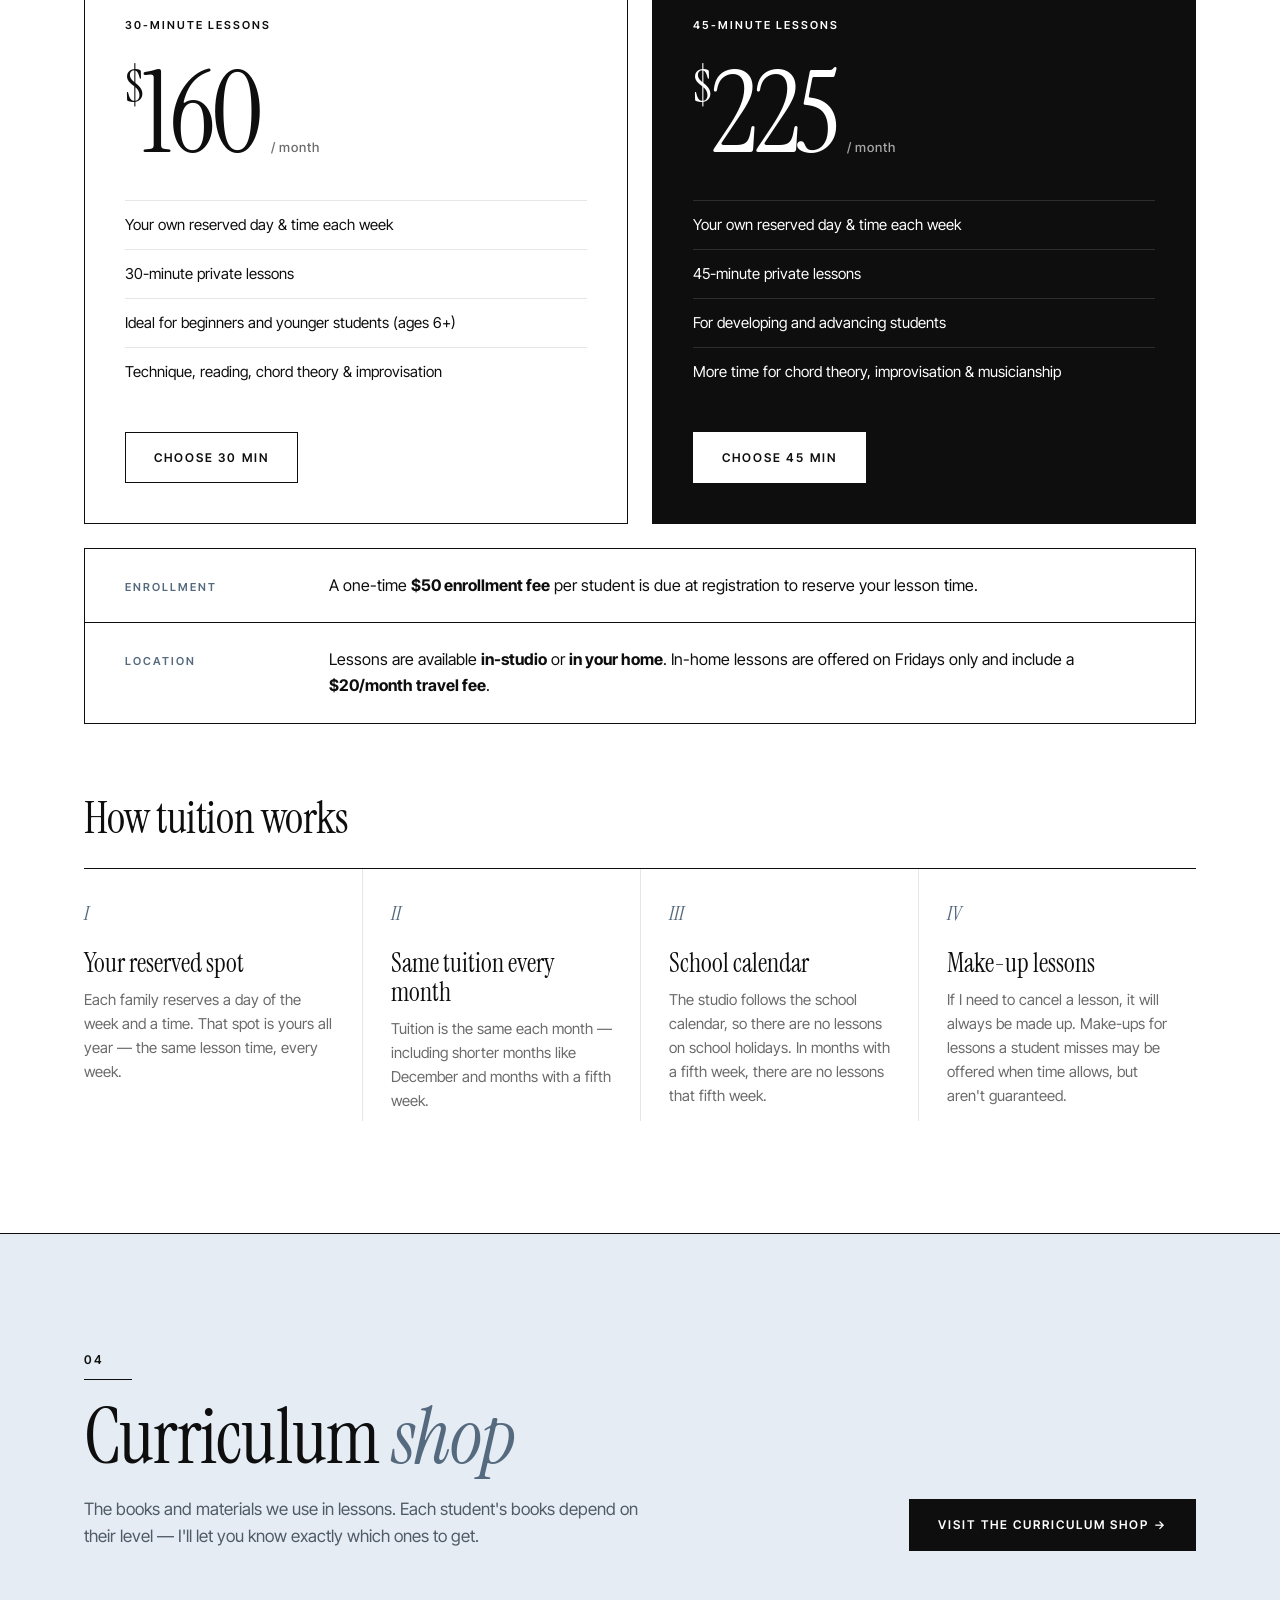
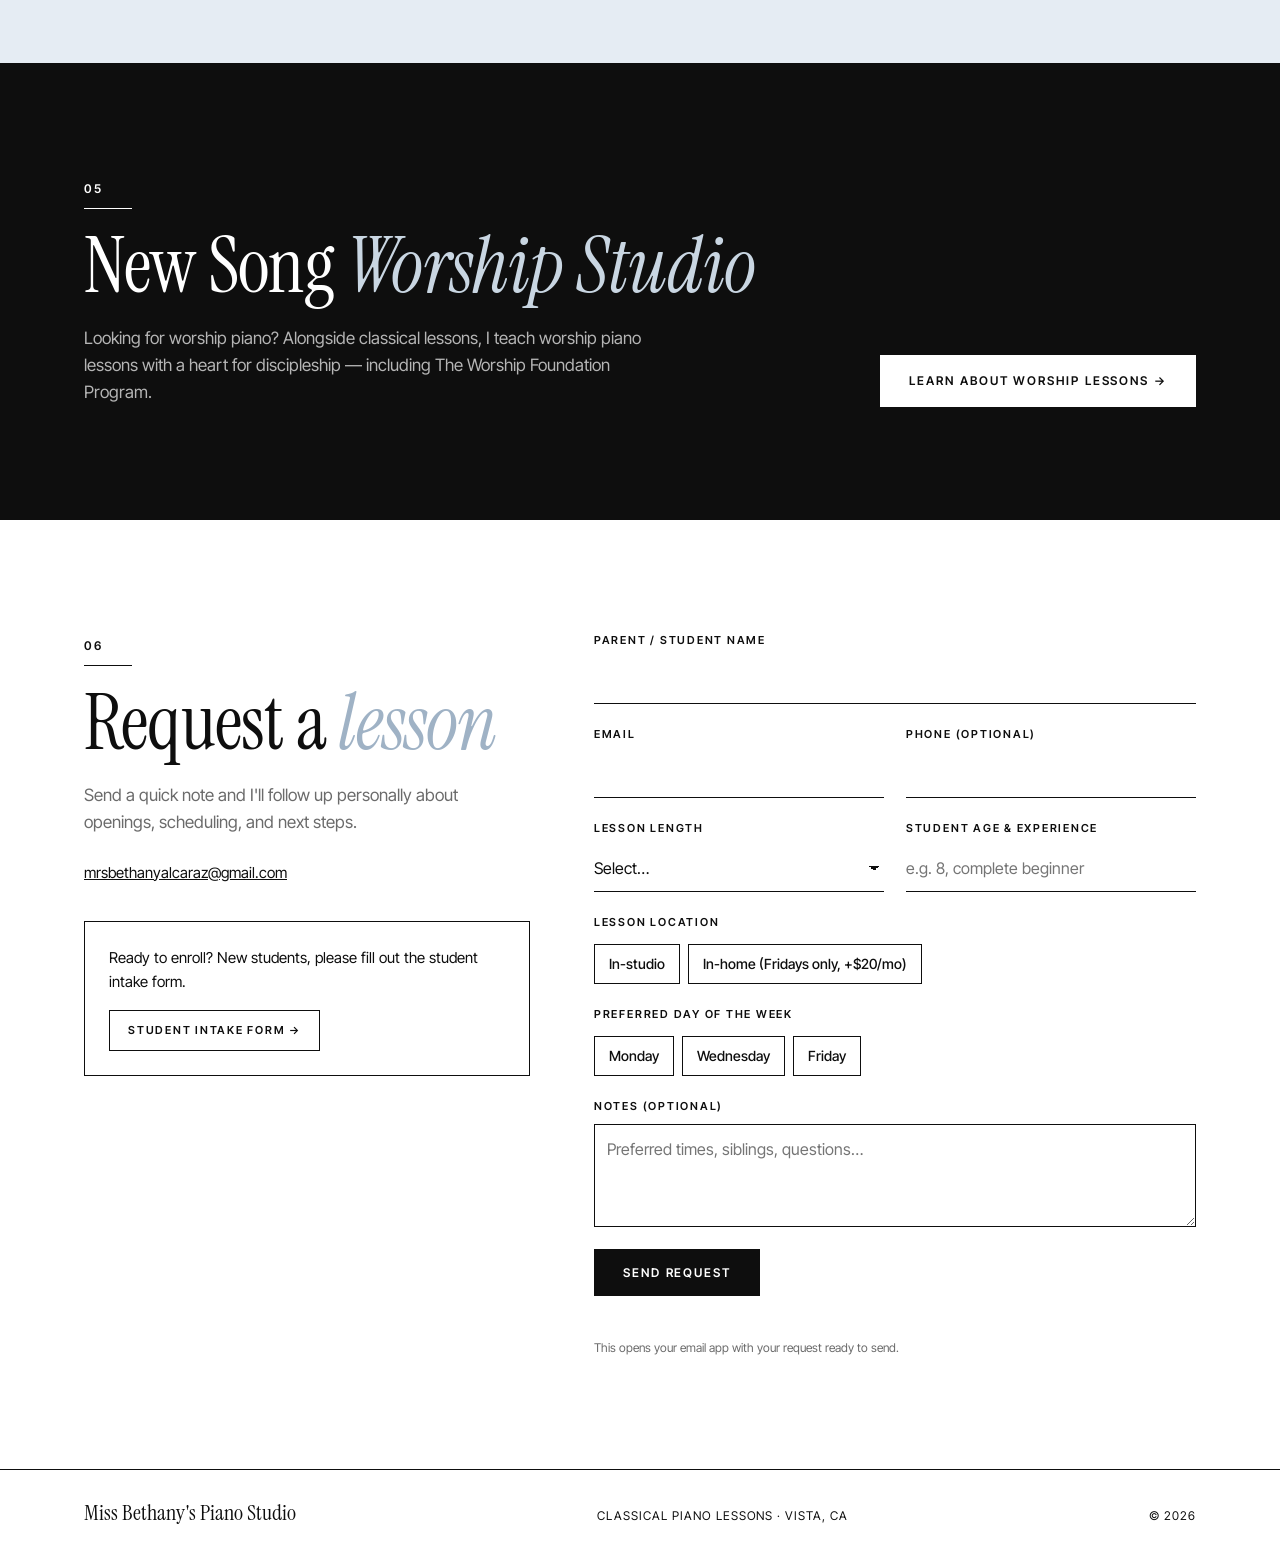
==== commit 0525659b: "Move worship studio and curriculum shop to their own pages Homepage sections now link to worship.htm" ====
--- a/miss-bethanys-piano-studio/index.html
+++ b/miss-bethanys-piano-studio/index.html
@@ -31,8 +31,8 @@
         <a href="#about">About</a>
         <a href="#lessons">Lessons</a>
         <a href="#tuition">Tuition</a>
-        <a href="#curriculum">Curriculum</a>
-        <a href="#worship">Worship</a>
+        <a href="curriculum.html">Curriculum</a>
+        <a href="worship.html">Worship</a>
         <a href="#enroll">Contact</a>
         <a class="nav-cta" href="intake.html">Intake Form</a>
       </nav>
@@ -232,7 +232,7 @@
 
     <!-- Curriculum -->
     <section id="curriculum" class="section section-rule section-blue">
-      <div class="container">
+      <div class="container teaser">
         <div class="section-head">
           <p class="index">04</p>
           <h2>Curriculum <em>shop</em></h2>
@@ -242,60 +242,23 @@
             to get.
           </p>
         </div>
-        <div class="shop-grid" id="shop-grid">
-          <!-- Filled from js/curriculum.js -->
-        </div>
+        <a class="btn btn-solid" href="curriculum.html">Visit the Curriculum Shop &rarr;</a>
       </div>
     </section>
 
     <!-- Worship -->
     <section id="worship" class="section section-dark">
-      <div class="container">
+      <div class="container teaser">
         <div class="section-head">
           <p class="index">05</p>
           <h2>New Song <em>Worship Studio</em></h2>
           <p class="section-lead">
             Looking for worship piano? Alongside classical lessons, I teach
-            worship piano lessons with a heart for discipleship through my
-            studio, New Song Worship Studio.
-          </p>
-        </div>
-        <div class="worship-grid">
-          <div class="worship-copy">
-            <p>
-              Students learn to play worship music &mdash; building chords,
-              chord progressions, and technique at the piano while growing in
-              a heart of worship. Every lesson opens with a short devotional
-              that connects musical technique to scripture.
-            </p>
-            <a
-              class="btn btn-invert"
-              href="https://newsongworshipstudio.com"
-              target="_blank"
-              rel="noopener noreferrer"
-              >Visit New Song Worship Studio &#8599;</a
-            >
-          </div>
-          <article class="worship-card">
-            <p class="label">Start Here</p>
-            <h3>The Worship Foundation Program</h3>
-            <p class="worship-tagline">New Song Worship Studio</p>
-            <ul>
-              <li>Six 45-minute sessions</li>
-              <li>Common worship chords &amp; progressions</li>
-              <li>Improvising with number system theory</li>
-              <li>Skills for playing with a worship team</li>
-              <li>Weekly devos &amp; a personal worship portfolio</li>
-            </ul>
-            <a
-              class="btn btn-line"
-              href="https://newsongworshipstudio.com/#launch"
-              target="_blank"
-              rel="noopener noreferrer"
-              >Explore the Worship Foundation Program &#8599;</a
-            >
-          </article>
-        </div>
+            worship piano lessons with a heart for discipleship &mdash;
+            including The Worship Foundation Program.
+          </p>
+        </div>
+        <a class="btn btn-invert" href="worship.html">Learn About Worship Lessons &rarr;</a>
       </div>
     </section>
 
@@ -383,7 +346,6 @@
     </div>
   </footer>
 
-  <script src="js/curriculum.js"></script>
   <script src="js/main.js"></script>
 </body>
 </html>
--- a/miss-bethanys-piano-studio/css/style.css
+++ b/miss-bethanys-piano-studio/css/style.css
@@ -559,6 +559,24 @@
   font-size: 15px;
 }
 
+.teaser {
+  display: flex;
+  flex-wrap: wrap;
+  align-items: flex-end;
+  justify-content: space-between;
+  gap: 32px;
+}
+
+.teaser .section-head { margin-bottom: 0; }
+
+.worship-copy .label { color: #c9d6e2; }
+
+.feature-grid-3 { grid-template-columns: repeat(3, 1fr); }
+
+.worship-next h2 { font-size: clamp(40px, 5vw, 64px); }
+
+.site-nav a[aria-current="page"]::after { right: 0; }
+
 /* Forms */
 
 .contact-line { margin-top: 24px; font-size: 15px; }
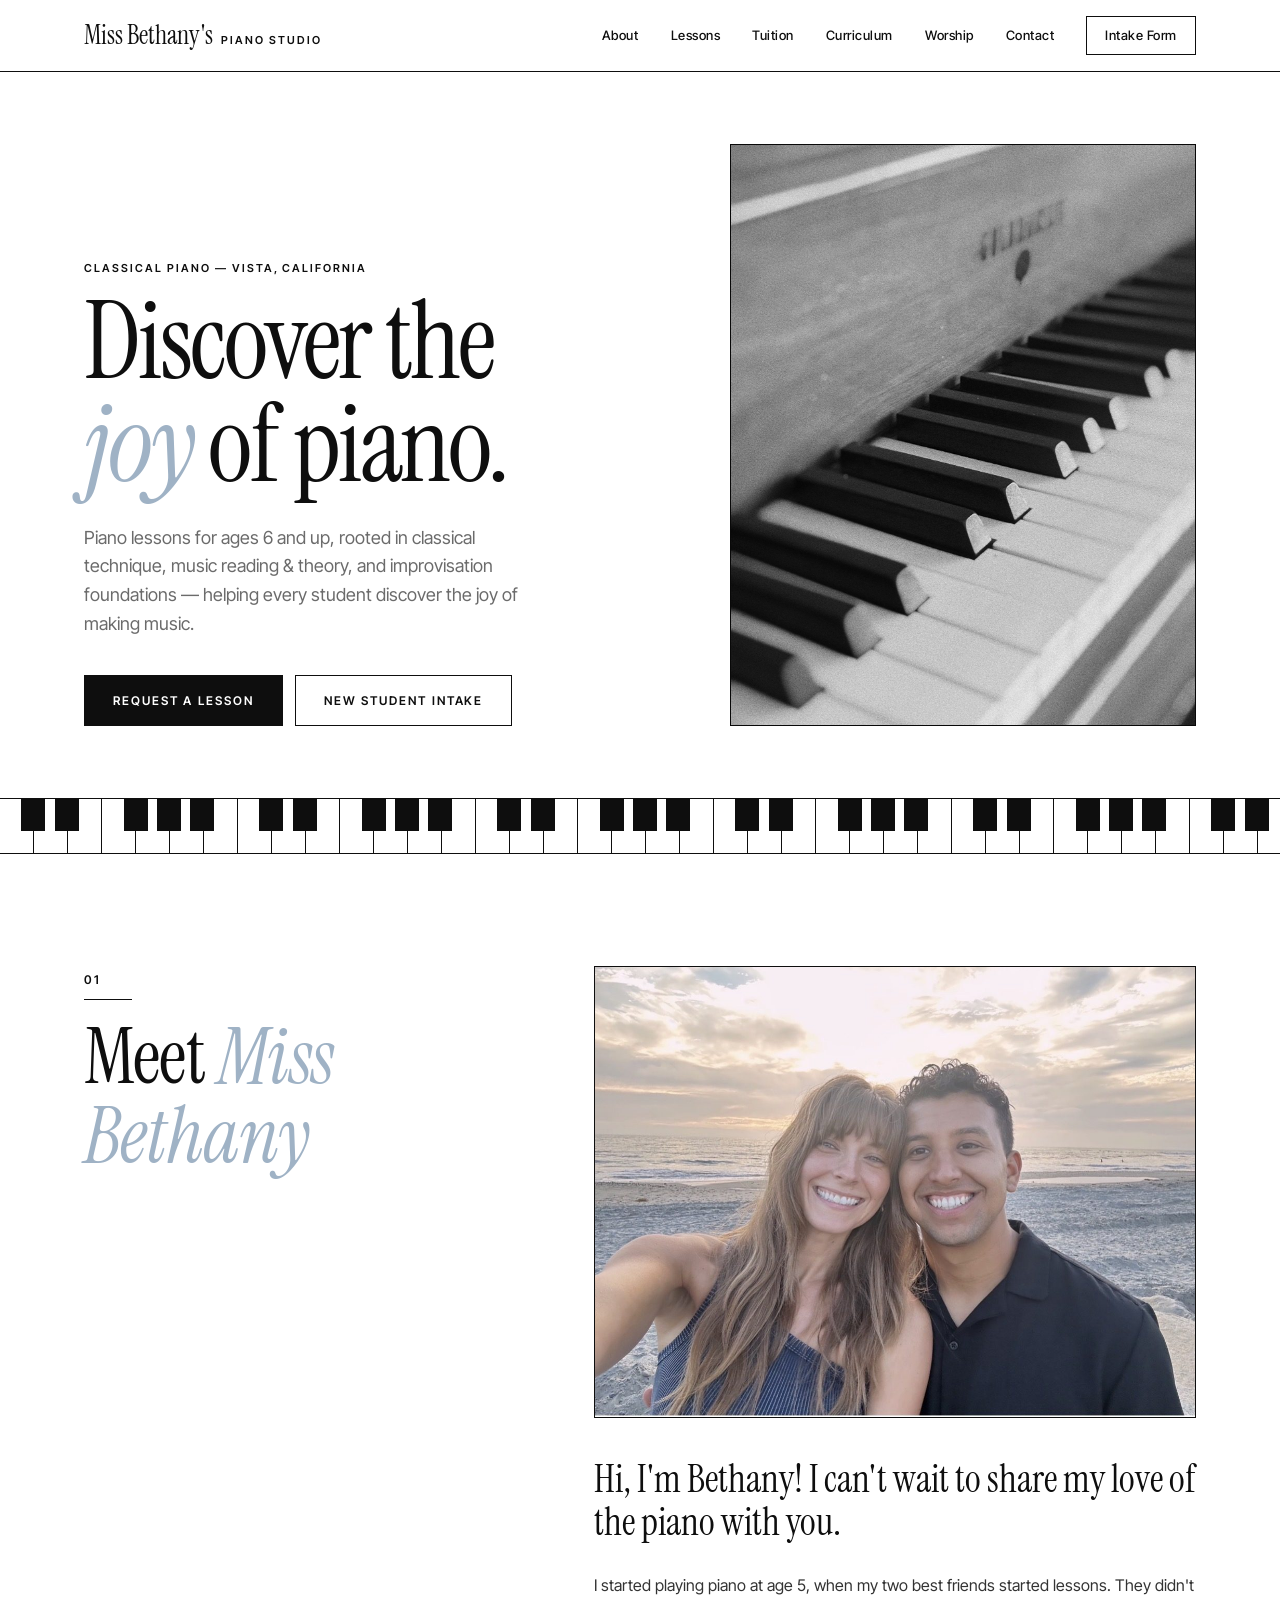
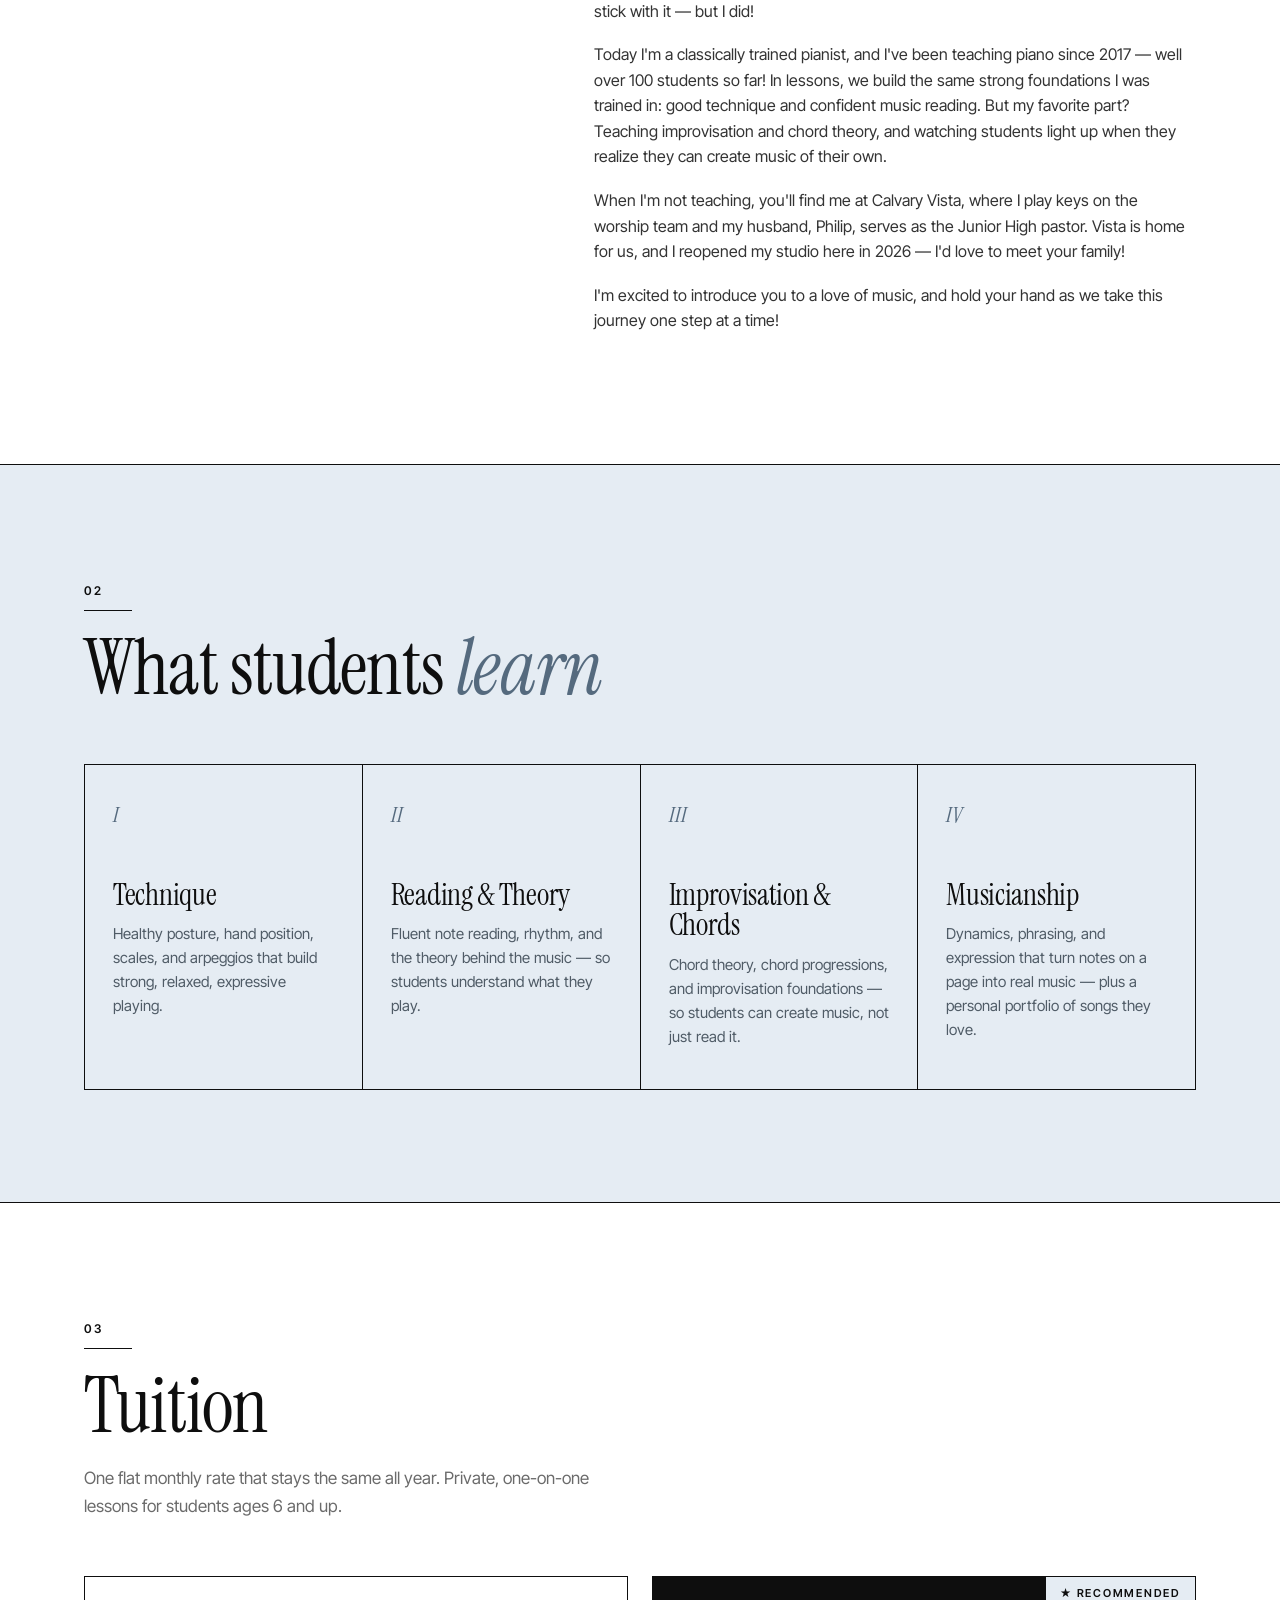
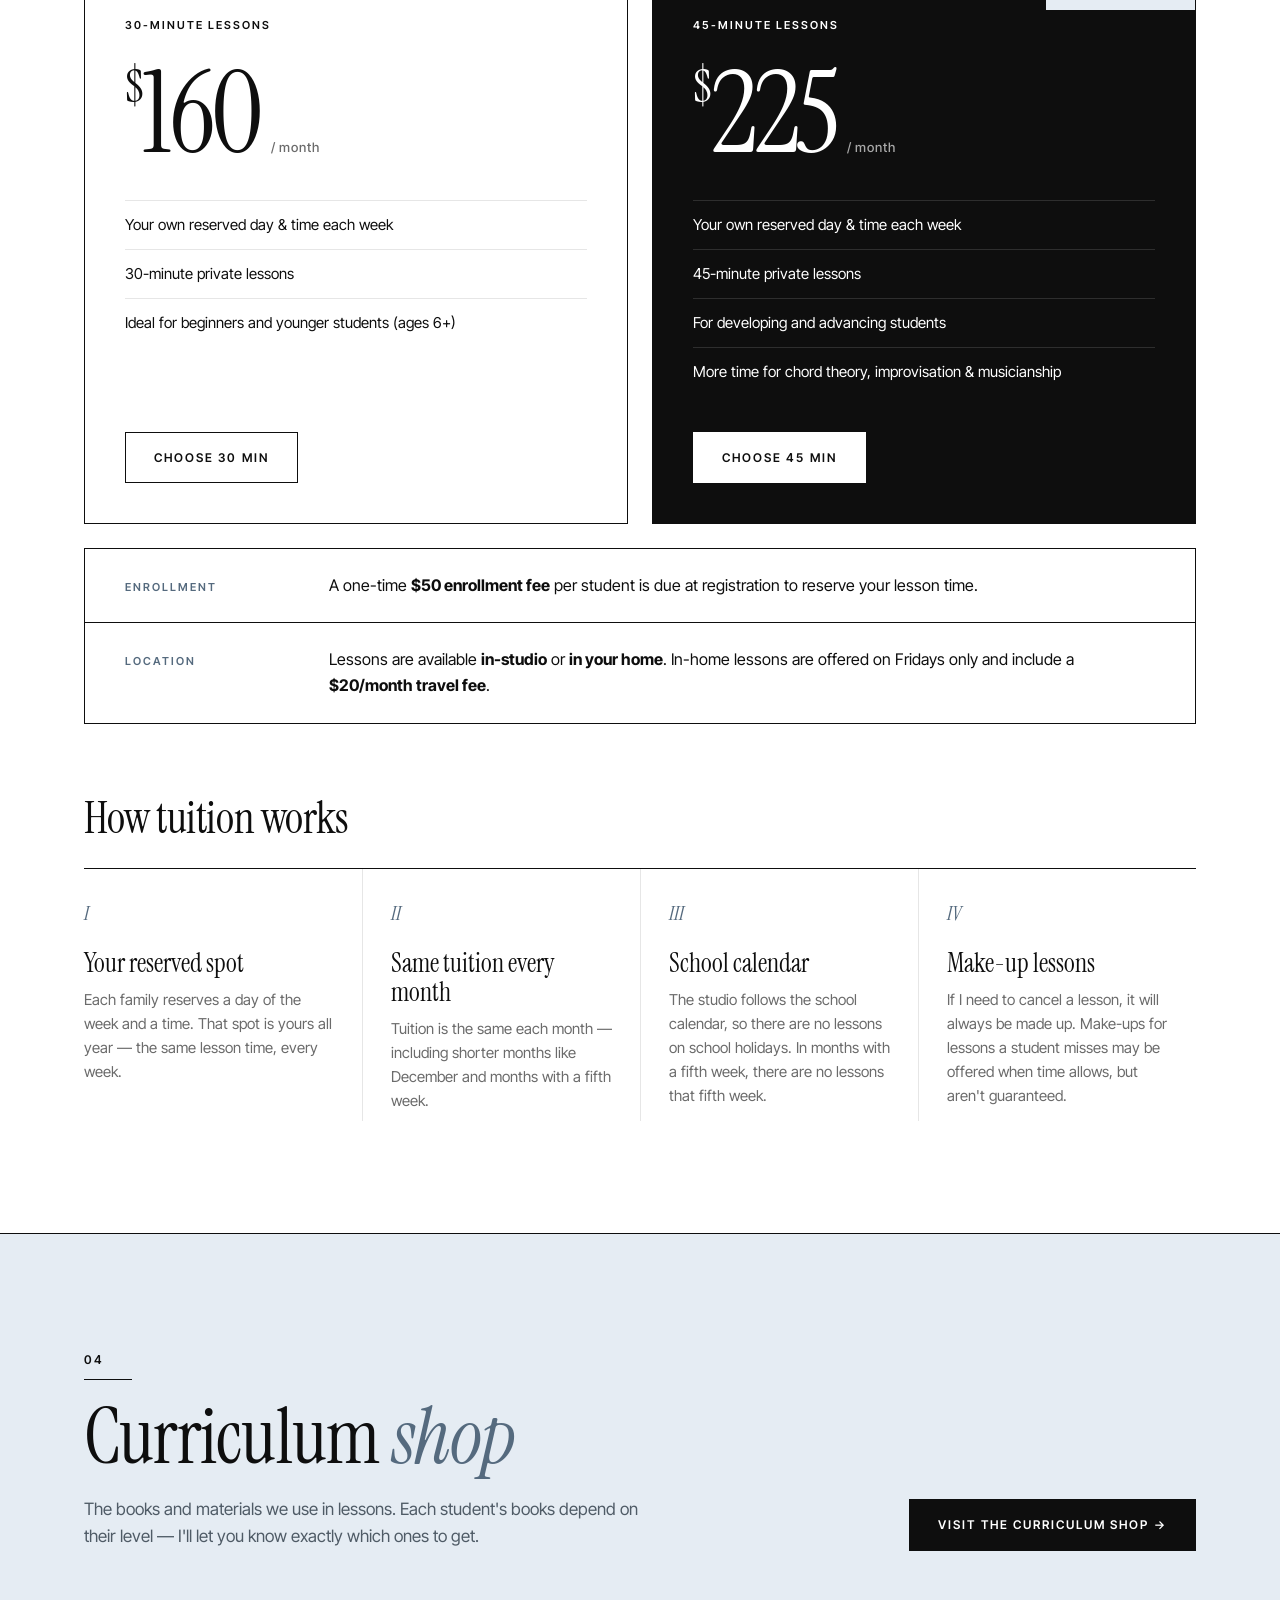
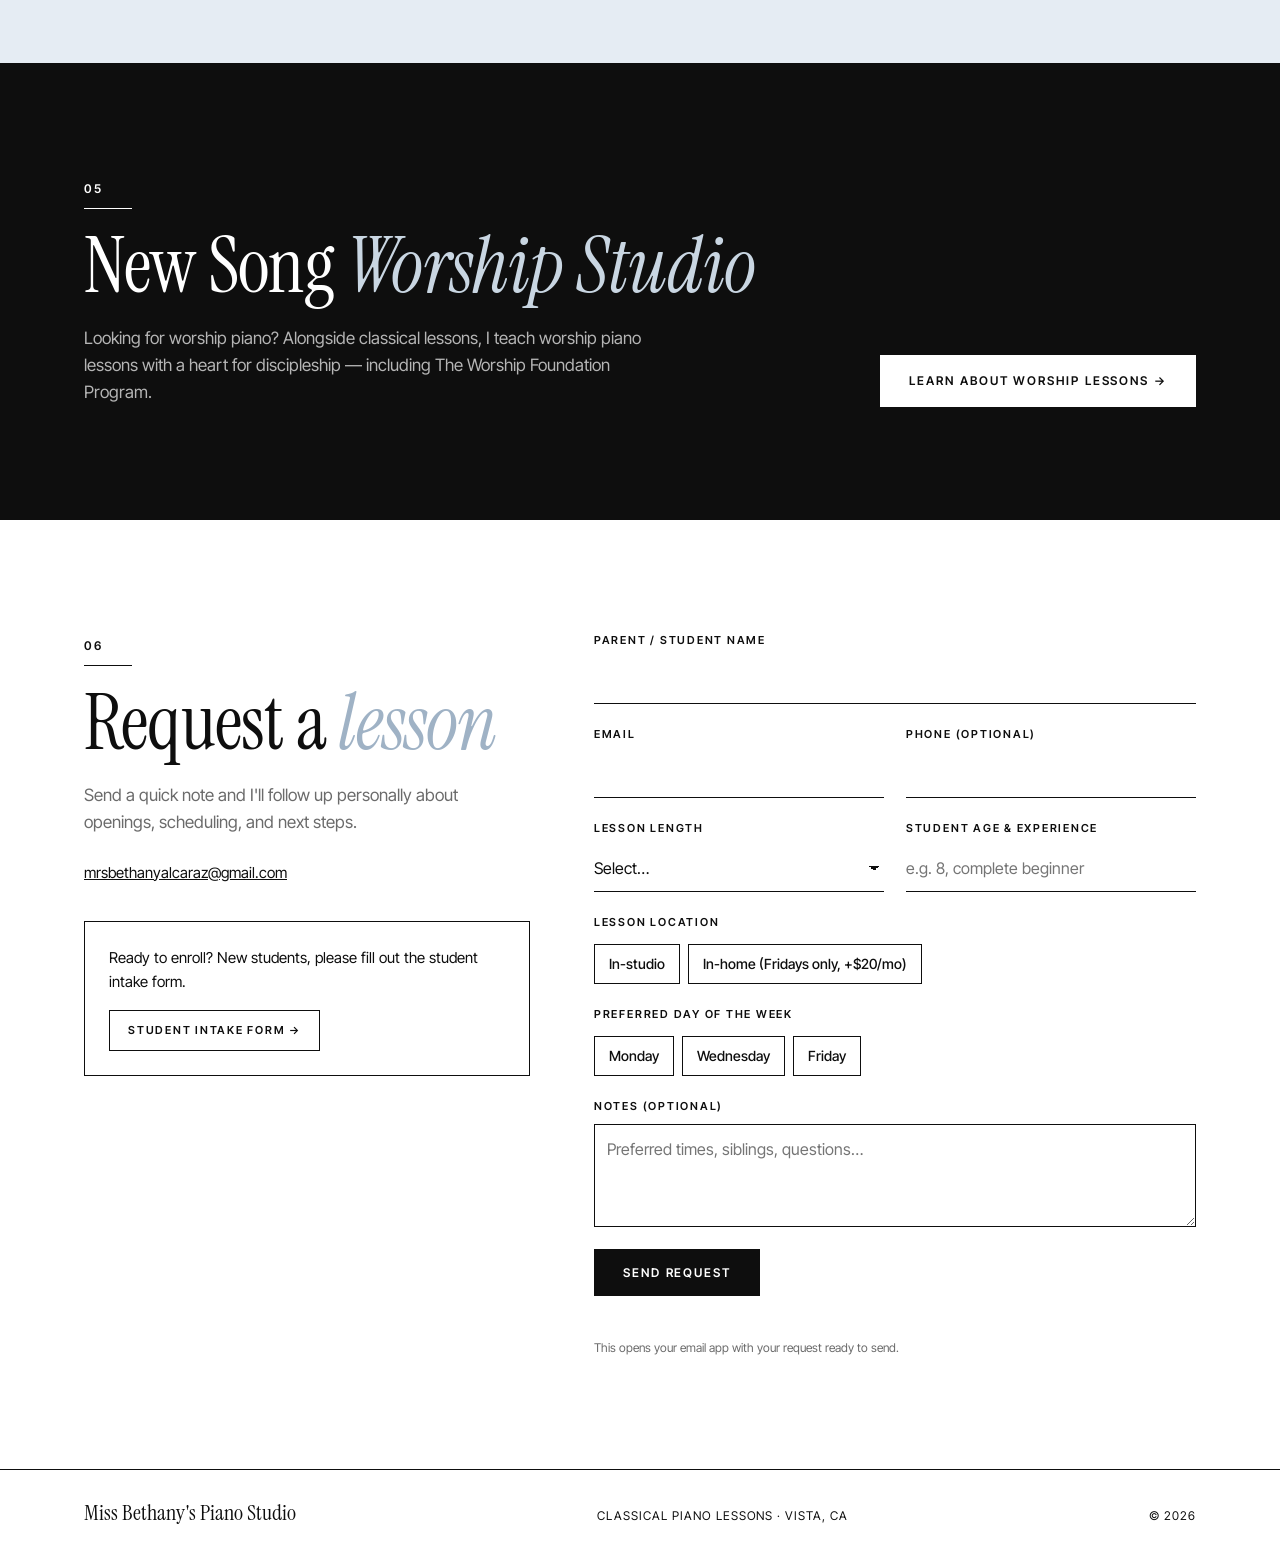
==== commit ff473a29: "Tuition: mark 45-minute lessons as recommended; trim 30-minute list Co-Authored-By: Claude Opus 5.5 " ====
--- a/miss-bethanys-piano-studio/index.html
+++ b/miss-bethanys-piano-studio/index.html
@@ -158,11 +158,11 @@
               <li>Your own reserved day &amp; time each week</li>
               <li>30-minute private lessons</li>
               <li>Ideal for beginners and younger students (ages 6+)</li>
-              <li>Technique, reading, chord theory &amp; improvisation</li>
             </ul>
             <a class="btn btn-line" href="#enroll" data-package="30-Minute Lessons ($160/month)">Choose 30 Min</a>
           </article>
           <article class="price-card price-card-dark">
+            <span class="badge">&#9733; Recommended</span>
             <p class="label">45-Minute Lessons</p>
             <div class="price"><span class="currency">$</span>225<span class="per">/ month</span></div>
             <ul>
--- a/miss-bethanys-piano-studio/css/style.css
+++ b/miss-bethanys-piano-studio/css/style.css
@@ -367,7 +367,20 @@
   flex-direction: column;
 }
 
-.price-card-dark { background: var(--ink); color: #fff; }
+.price-card-dark { background: var(--ink); color: #fff; position: relative; }
+
+.badge {
+  position: absolute;
+  top: 0;
+  right: 0;
+  background: var(--tint);
+  color: var(--ink);
+  padding: 8px 14px;
+  font-size: 11px;
+  font-weight: 600;
+  letter-spacing: 0.16em;
+  text-transform: uppercase;
+}
 
 .price {
   font-family: var(--serif);
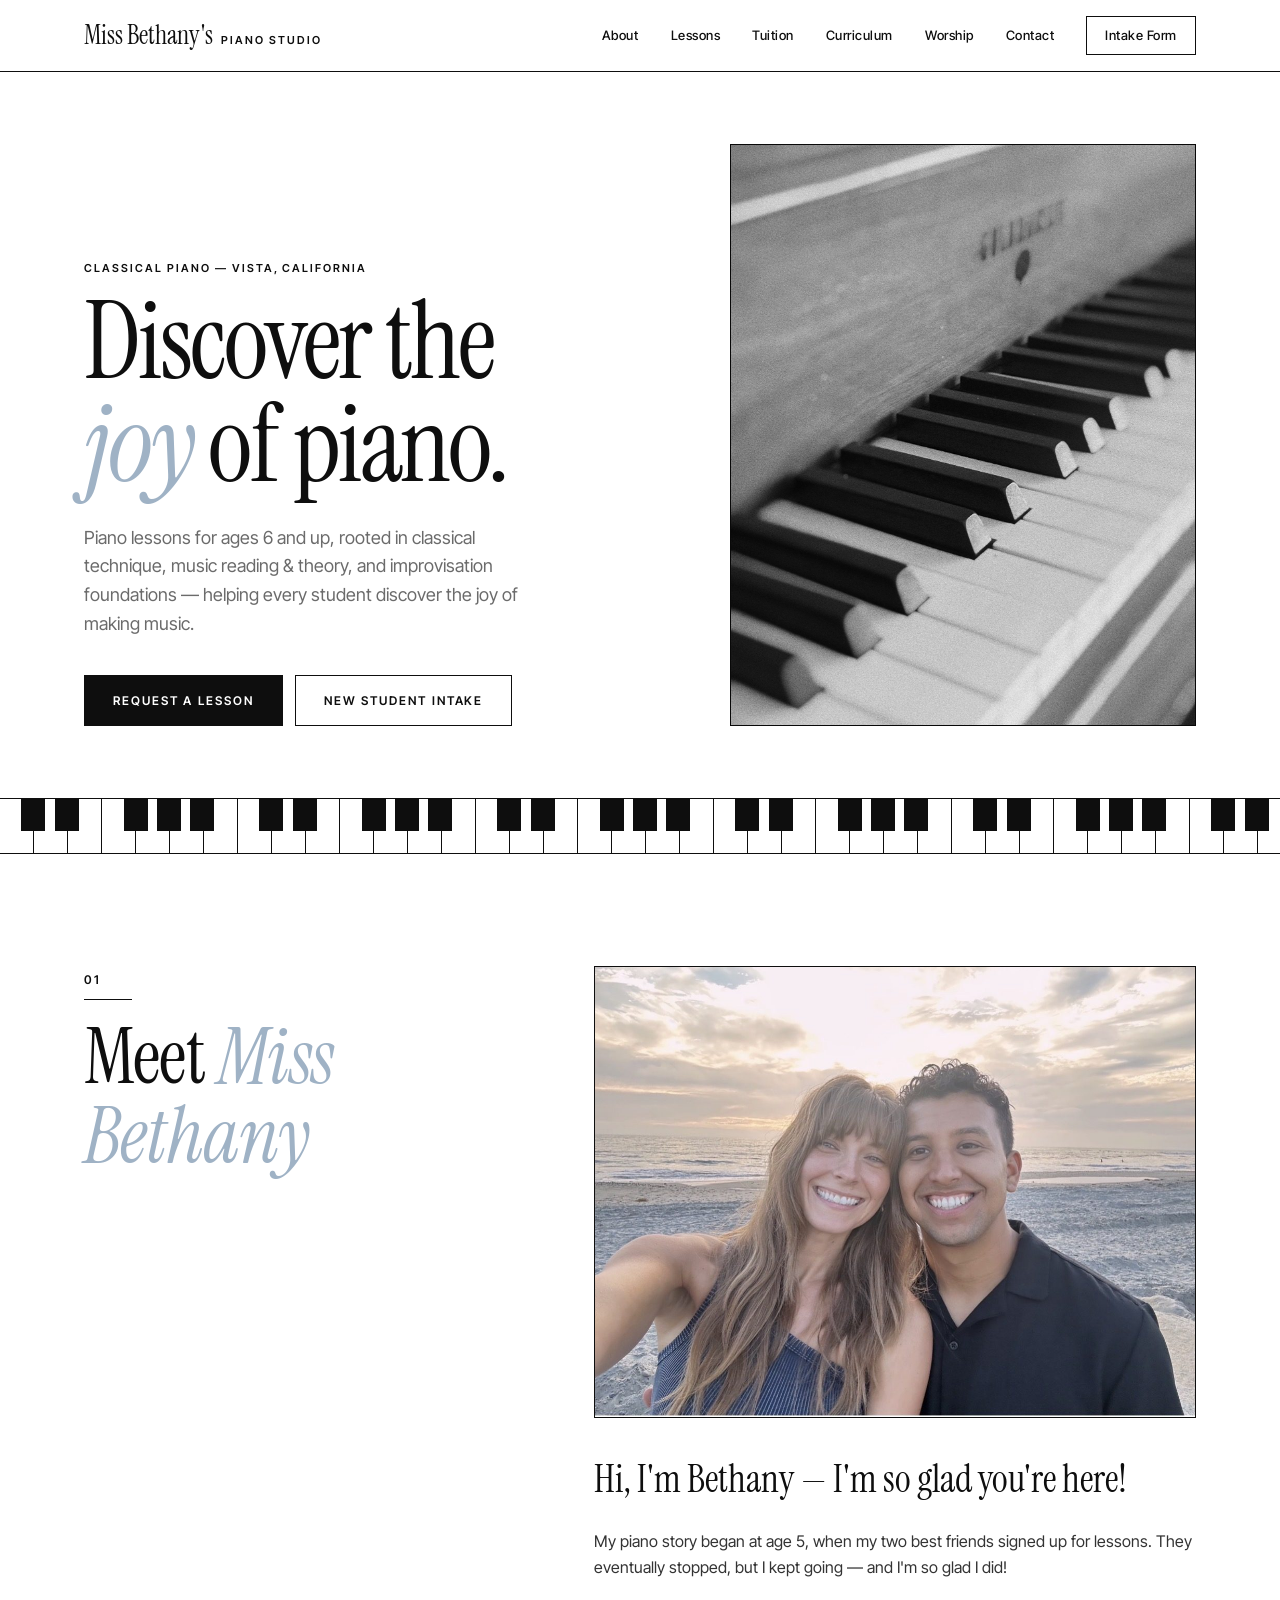
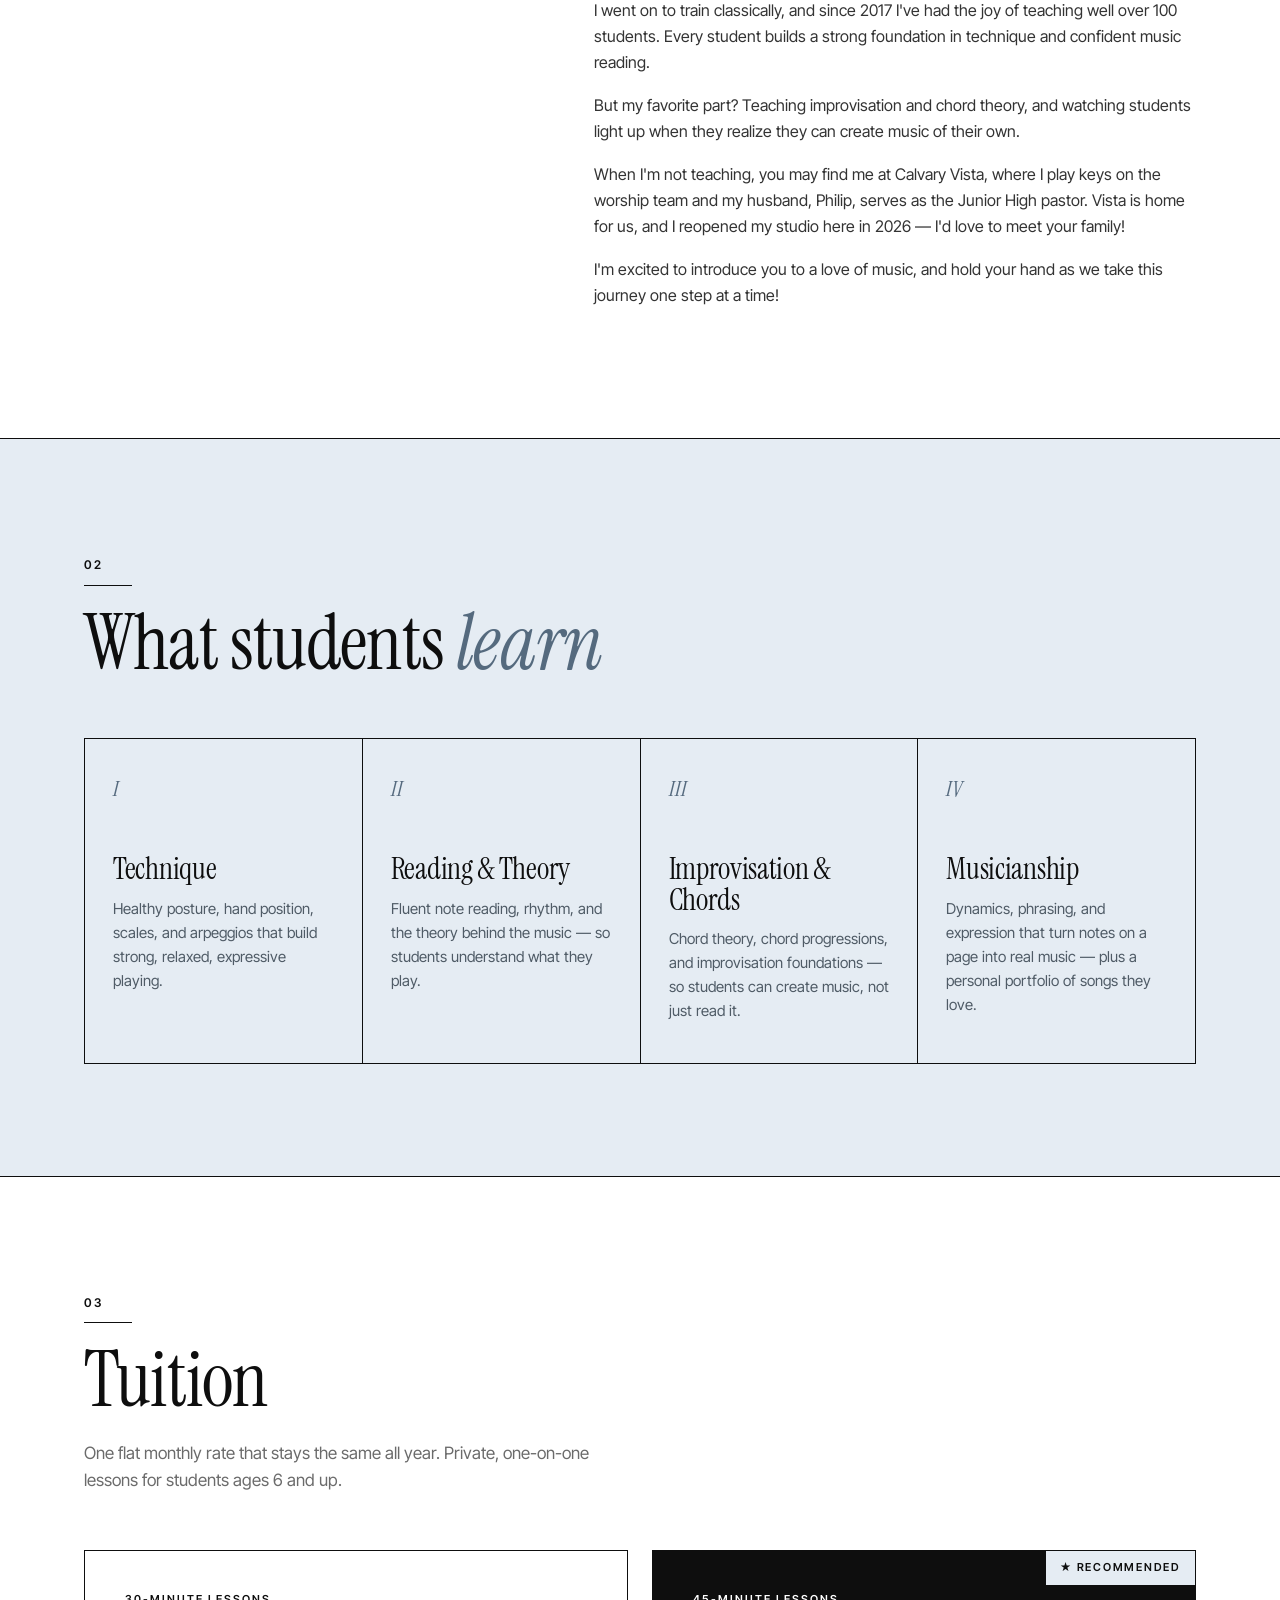
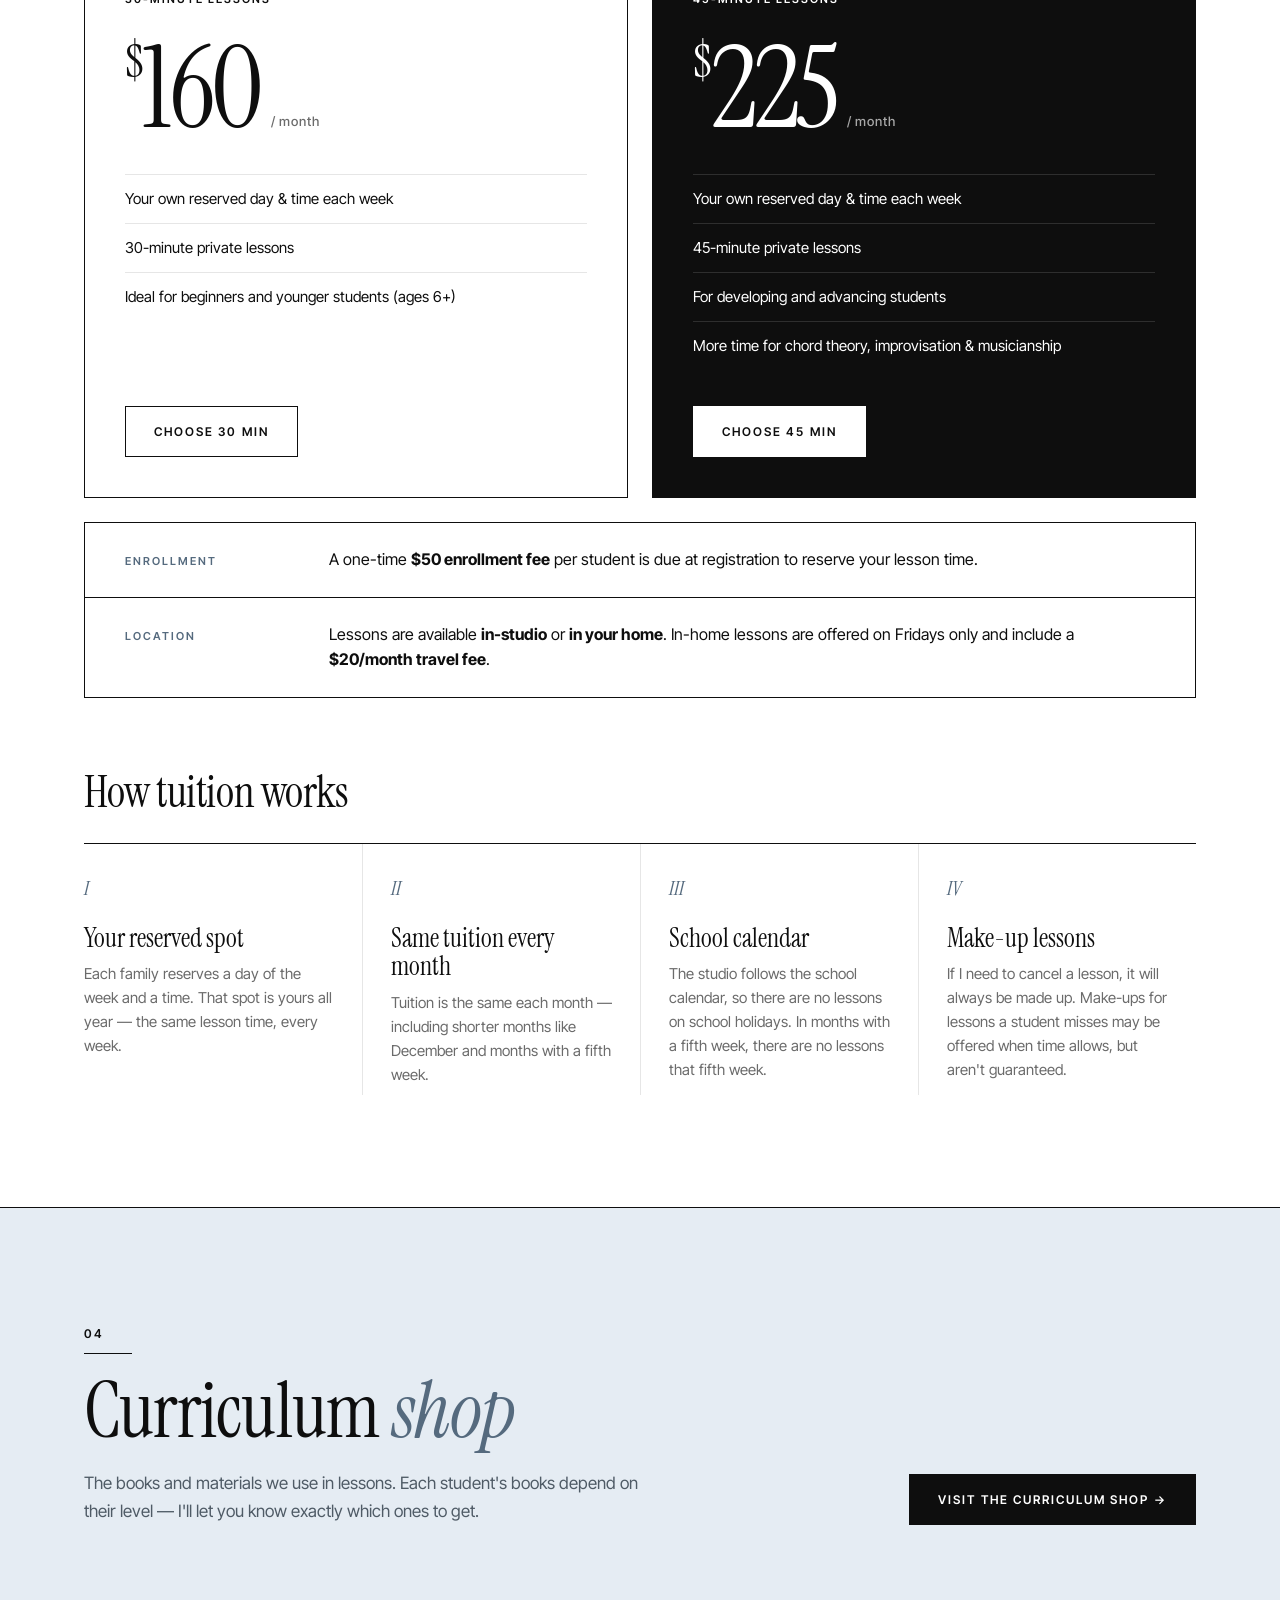
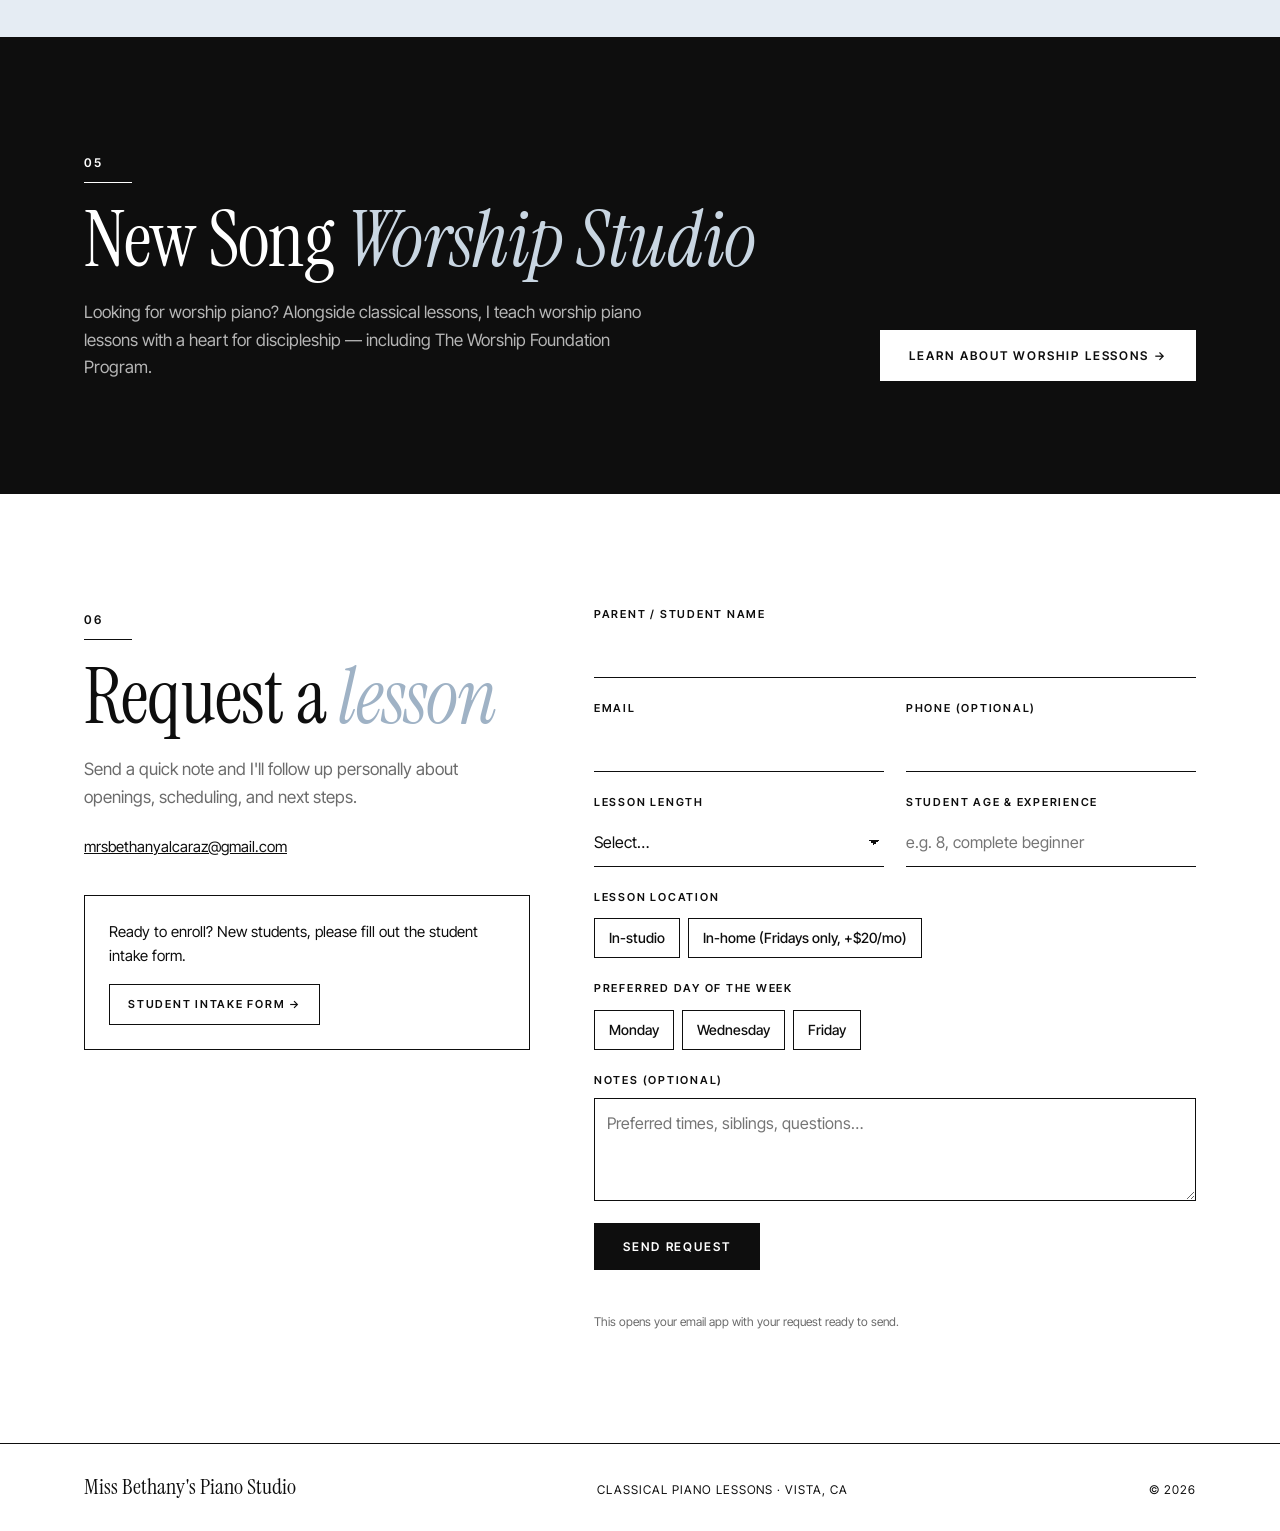
==== commit cab0670a: "Bio: rework opening paragraphs Co-Authored-By: Claude Opus 5.5 <noreply@anthropic.com> Claude-Sessio" ====
--- a/miss-bethanys-piano-studio/index.html
+++ b/miss-bethanys-piano-studio/index.html
@@ -78,23 +78,25 @@
             <img src="images/about.jpg" alt="Bethany and her husband, Philip" />
           </figure>
           <p class="pull">
-            Hi, I'm Bethany! I can't wait to share my love of the piano
-            with you.
-          </p>
-          <p>
-            I started playing piano at age 5, when my two best friends
-            started lessons. They didn't stick with it &mdash; but I did!
-          </p>
-          <p>
-            Today I'm a classically trained pianist, and I've been teaching piano
-            since 2017 &mdash; well over 100 students so far! In lessons, we
-            build the same strong foundations I was trained in: good
-            technique and confident music reading. But my favorite part?
+            Hi, I'm Bethany &mdash; I'm so glad you're here!
+          </p>
+          <p>
+            My piano story began at age 5, when my two best friends signed
+            up for lessons. They eventually stopped, but I kept going &mdash;
+            and I'm so glad I did!
+          </p>
+          <p>
+            I went on to train classically, and since 2017 I've had the joy
+            of teaching well over 100 students. Every student builds a strong
+            foundation in technique and confident music reading.
+          </p>
+          <p>
+            But my favorite part?
             Teaching improvisation and chord theory, and watching students
             light up when they realize they can create music of their own.
           </p>
           <p>
-            When I'm not teaching, you'll find me at Calvary Vista, where I
+            When I'm not teaching, you may find me at Calvary Vista, where I
             play keys on the worship team and my husband, Philip, serves as
             the Junior High pastor. Vista is home for us, and I reopened my
             studio here in 2026 &mdash; I'd love to meet your family!
